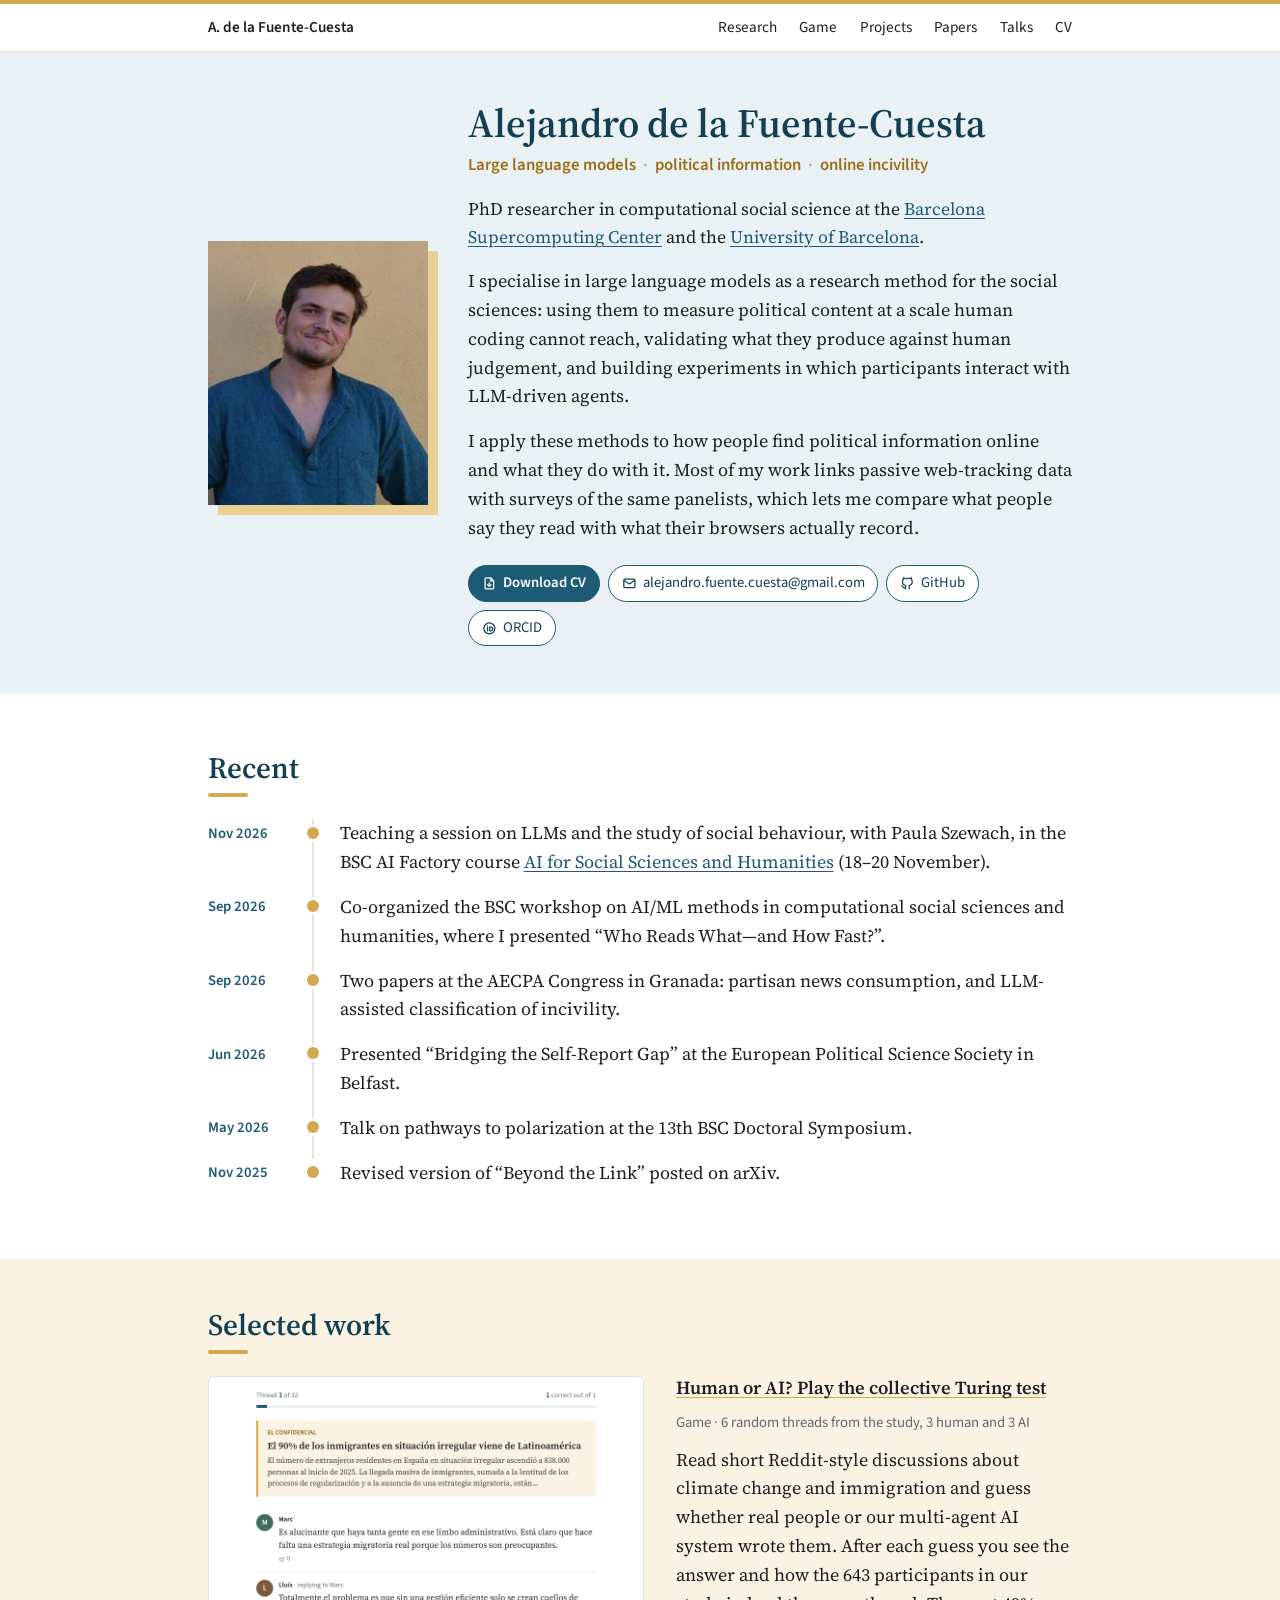
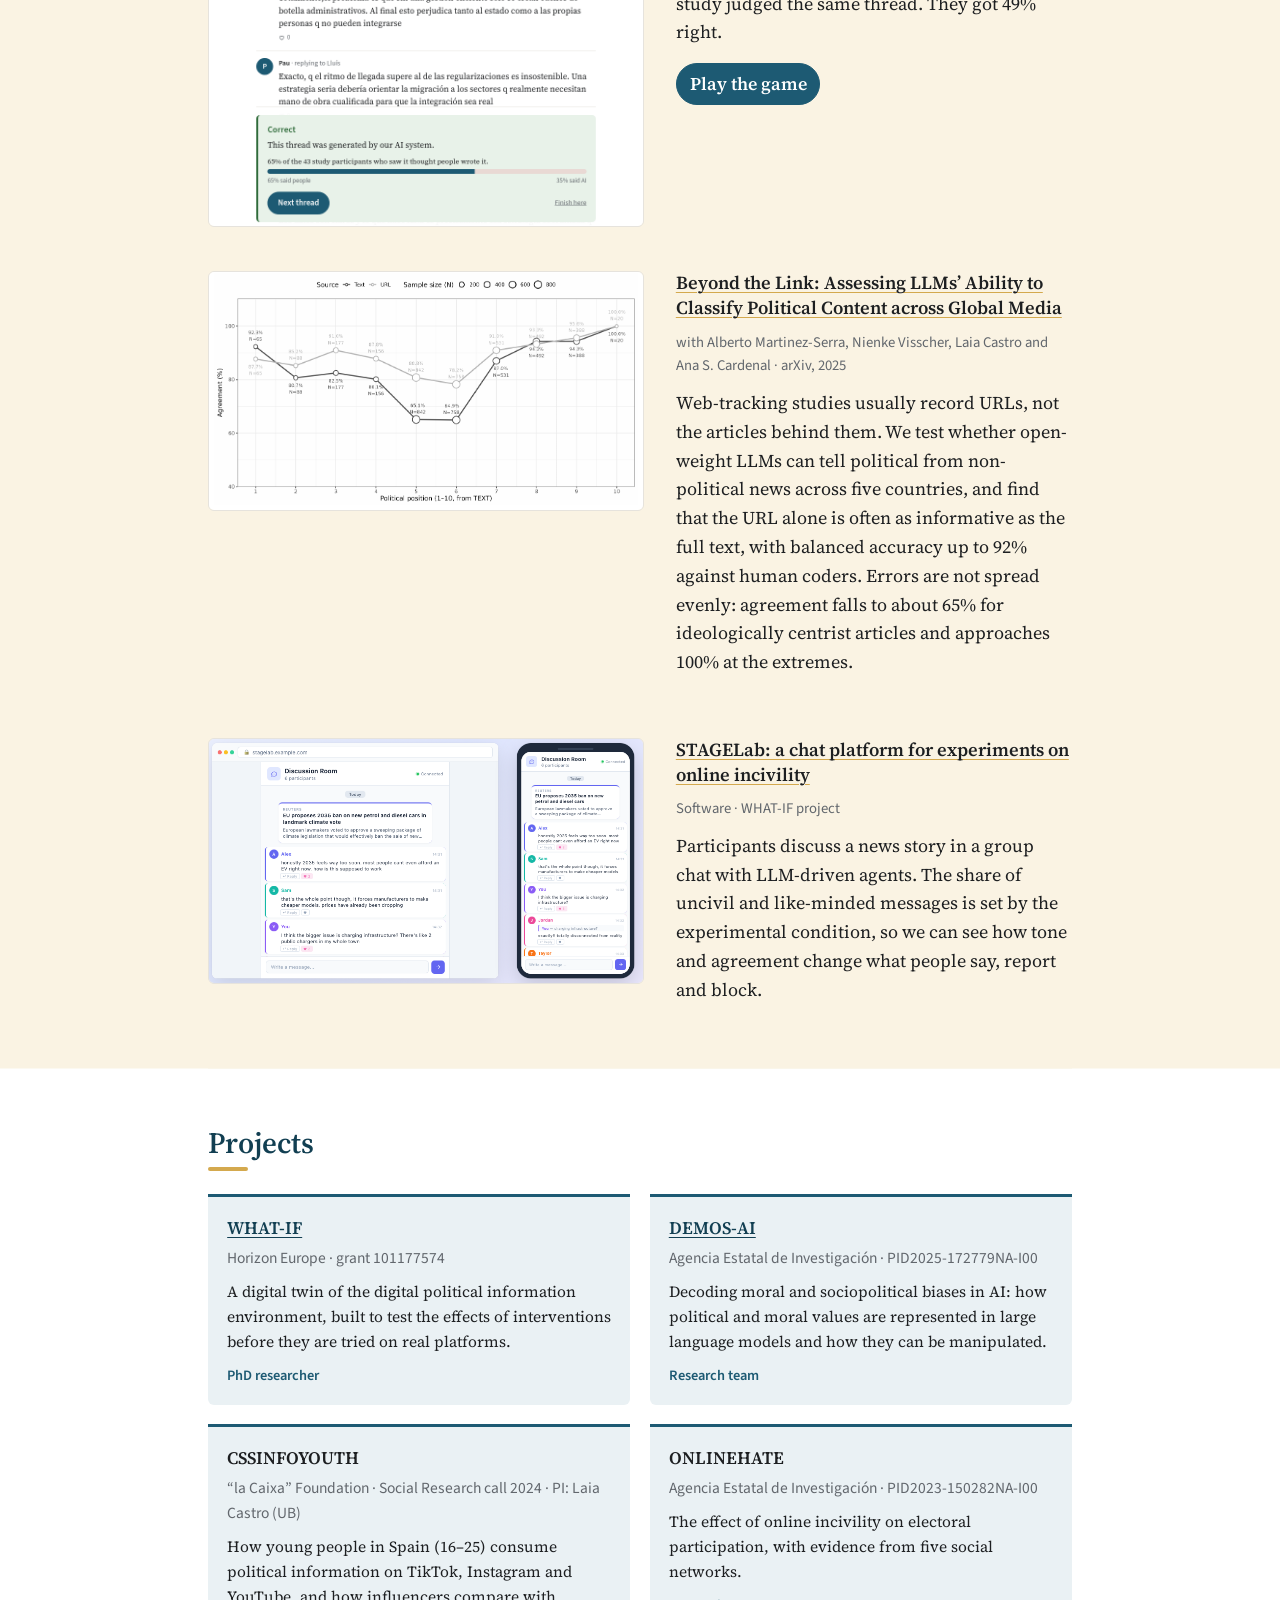
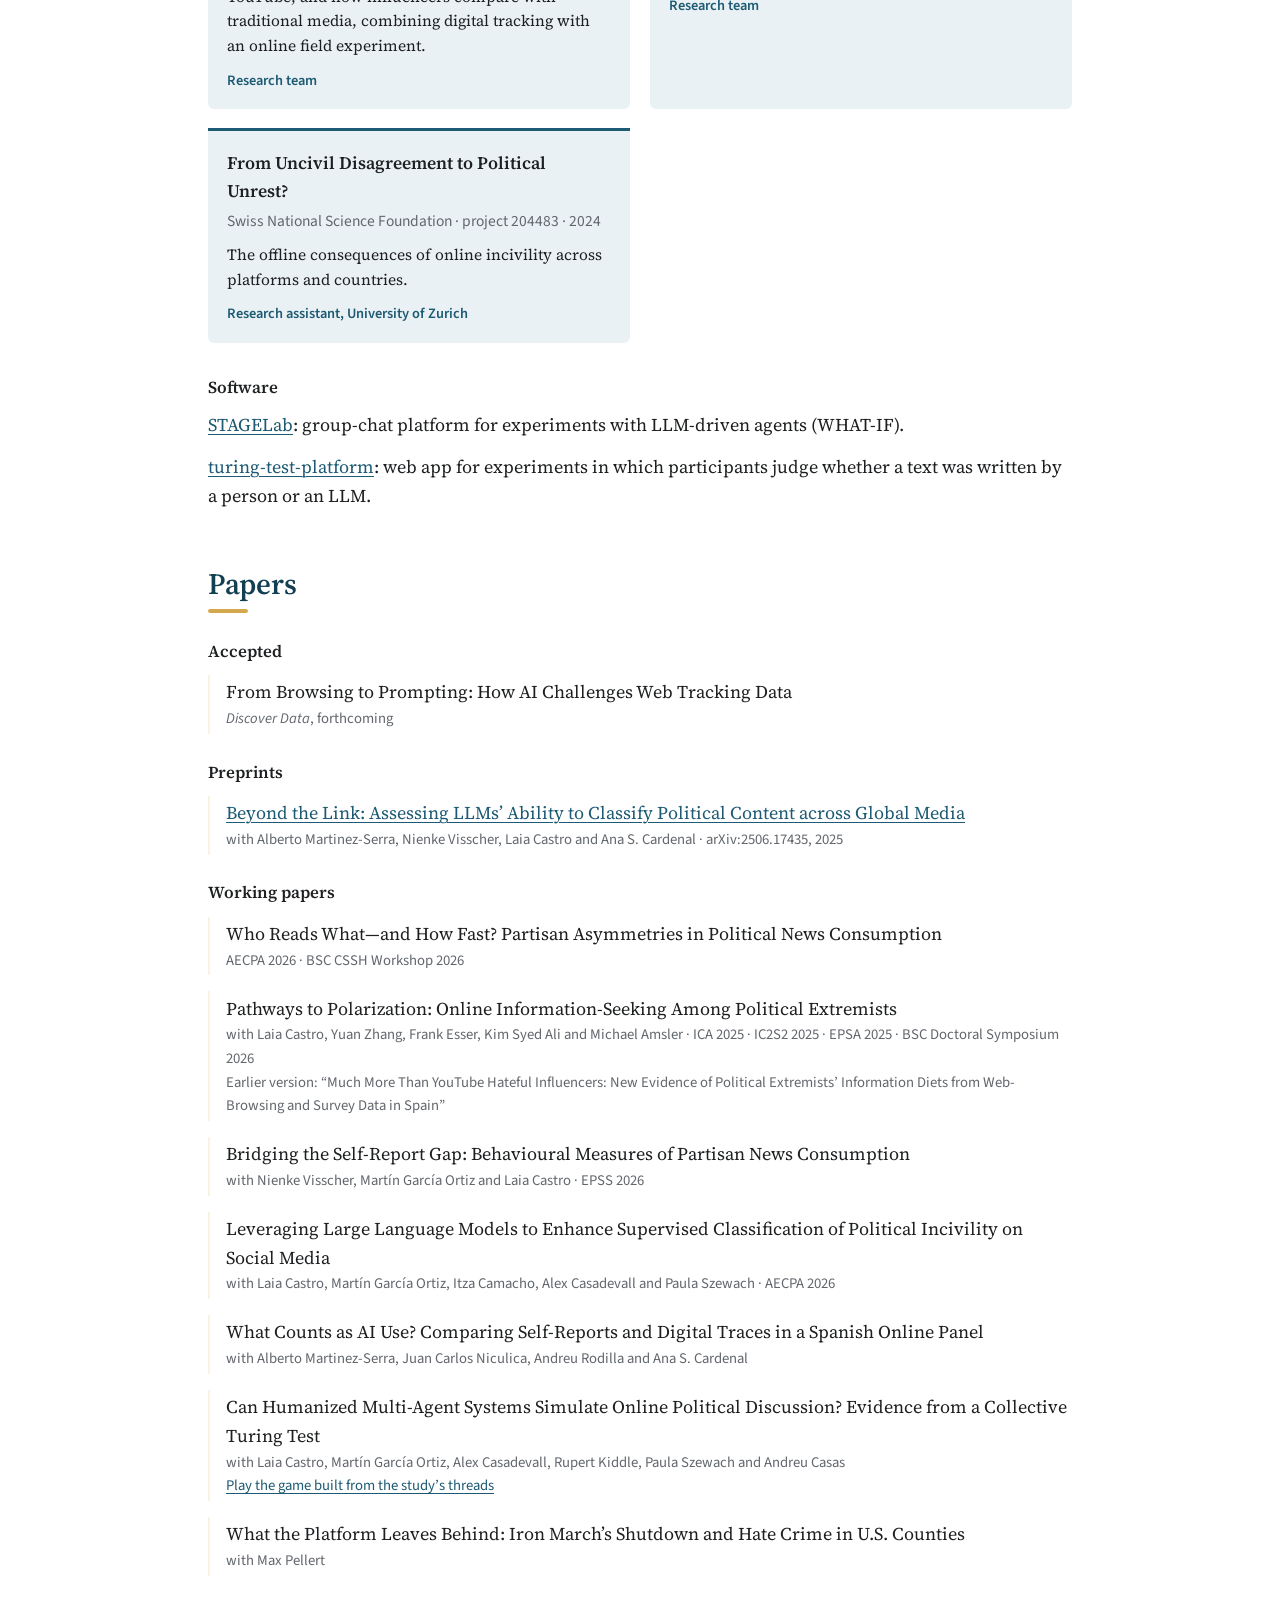
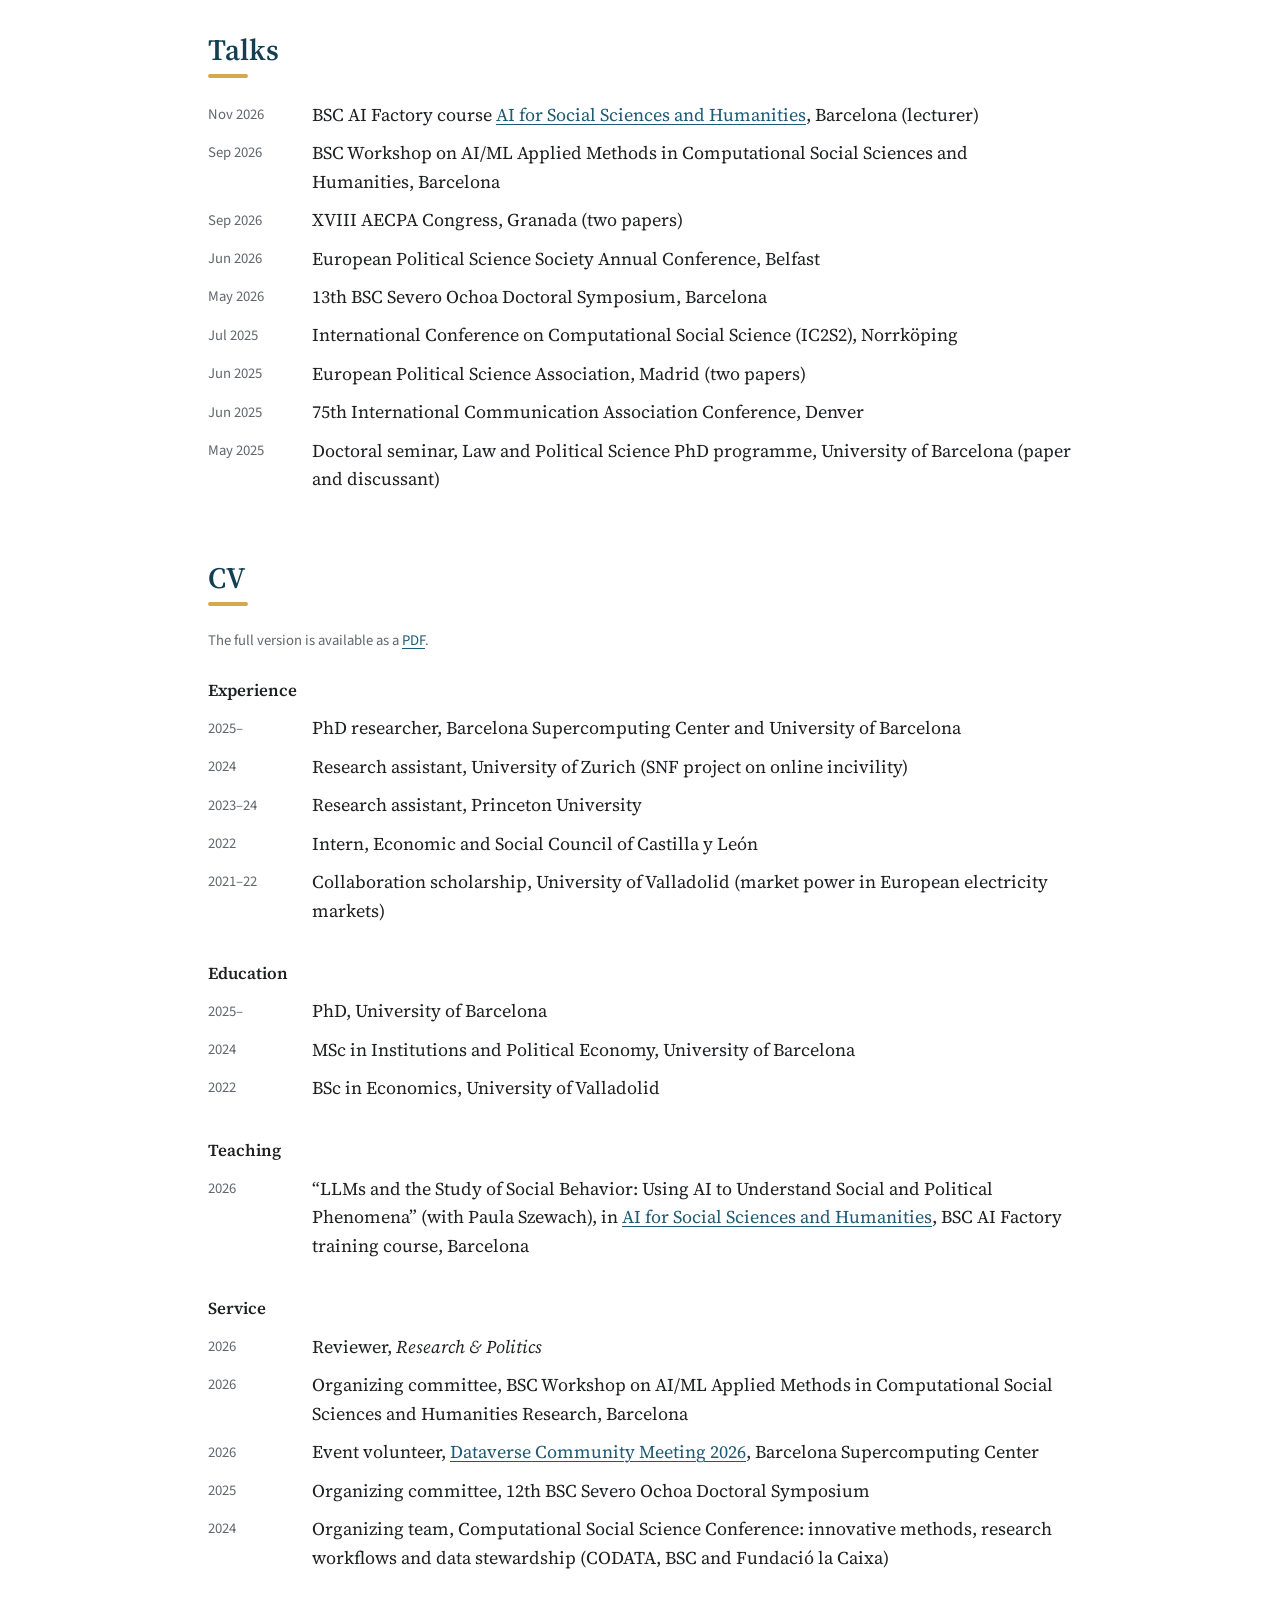
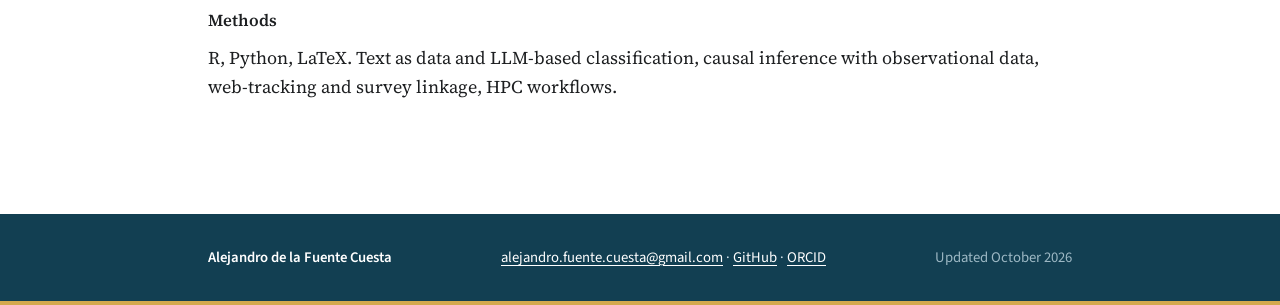
==== index.html @ dd6a7586 "Site: use personal email for contact Co-Authored-By: Claude Opus 5.5 <noreply@anthropic.com> Claude-" ====
<!doctype html>
<html lang="en">
<head>
<meta charset="utf-8">
<meta name="viewport" content="width=device-width, initial-scale=1">
<title>Alejandro de la Fuente Cuesta · PhD researcher, BSC &amp; University of Barcelona</title>
<meta name="description" content="Alejandro de la Fuente Cuesta (Alejandro de la Fuente-Cuesta), PhD researcher at the Barcelona Supercomputing Center and the University of Barcelona, specialising in large language models as a research method for the social sciences.">
<meta name="author" content="Alejandro de la Fuente Cuesta">
<meta name="google-site-verification" content="A7DSYJ0JhT891RV7trRxIm1_tT9O5_MNJvGLFNp3k6Q">
<link rel="canonical" href="https://alejandrofuentecuesta.github.io/">
<meta property="og:type" content="profile">
<meta property="og:title" content="Alejandro de la Fuente Cuesta">
<meta property="og:description" content="PhD researcher at the Barcelona Supercomputing Center and the University of Barcelona. Large language models as a research method; political information online; incivility.">
<meta property="og:url" content="https://alejandrofuentecuesta.github.io/">
<meta property="og:image" content="https://alejandrofuentecuesta.github.io/img/photo.jpg">
<meta property="profile:first_name" content="Alejandro">
<meta property="profile:last_name" content="de la Fuente Cuesta">
<meta name="twitter:card" content="summary">
<script type="application/ld+json">
{
  "@context": "https://schema.org",
  "@type": "Person",
  "name": "Alejandro de la Fuente Cuesta",
  "alternateName": ["Alejandro de la Fuente-Cuesta", "Alejandro De La Fuente-Cuesta", "Alejandro de la Fuente"],
  "givenName": "Alejandro",
  "familyName": "de la Fuente Cuesta",
  "url": "https://alejandrofuentecuesta.github.io/",
  "image": "https://alejandrofuentecuesta.github.io/img/photo.jpg",
  "jobTitle": "PhD researcher",
  "email": "mailto:alejandro.fuente.cuesta@gmail.com",
  "affiliation": [
    {"@type": "Organization", "name": "Barcelona Supercomputing Center", "url": "https://www.bsc.es/"},
    {"@type": "CollegeOrUniversity", "name": "University of Barcelona", "url": "https://www.ub.edu/"}
  ],
  "alumniOf": [
    {"@type": "CollegeOrUniversity", "name": "University of Barcelona"},
    {"@type": "CollegeOrUniversity", "name": "University of Valladolid"}
  ],
  "knowsAbout": ["Large language models", "Computational social science", "Political communication", "Web-tracking data", "Online incivility", "Political polarization"],
  "sameAs": [
    "https://orcid.org/0009-0006-2961-4059",
    "https://github.com/Alejandrofuentecuesta",
    "https://www.bsc.es/de-la-fuente-cuesta-alejandro"
  ]
}
</script>
<link rel="preconnect" href="https://fonts.googleapis.com">
<link rel="preconnect" href="https://fonts.gstatic.com" crossorigin>
<link href="https://fonts.googleapis.com/css2?family=Source+Sans+3:wght@400;600&family=Source+Serif+4:ital,opsz,wght@0,8..60,400;0,8..60,600;1,8..60,400&display=swap" rel="stylesheet">
<link rel="icon" href="favicon.svg" type="image/svg+xml">
<link rel="stylesheet" href="style.css">
</head>
<body>

<nav>
  <div class="nav-inner">
    <a class="home" href="#top">A. de la Fuente-Cuesta</a>
    <span class="nav-links">
      <a href="#research">Research</a>
      <a href="turing/">Game</a>
      <a href="#projects">Projects</a>
      <a href="#papers">Papers</a>
      <a href="#talks">Talks</a>
      <a href="#cv">CV</a>
    </span>
  </div>
</nav>

<main id="top">

<header class="band-teal">
  <img class="photo" src="img/photo.jpg" width="220" height="264" alt="Alejandro de la Fuente-Cuesta">
  <div class="intro">
    <h1>Alejandro de la Fuente-Cuesta</h1>
    <p class="kicker">Large language models <span>·</span> political information <span>·</span> online incivility</p>
    <p class="role">PhD researcher in computational social science at the <a href="https://www.bsc.es/">Barcelona Supercomputing Center</a> and the <a href="https://www.ub.edu/">University of Barcelona</a>.</p>
    <p>I specialise in large language models as a research method for the social sciences: using them to measure political content at a scale human coding cannot reach, validating what they produce against human judgement, and building experiments in which participants interact with LLM-driven agents.</p>
    <p>I apply these methods to how people find political information online and what they do with it. Most of my work links passive web-tracking data with surveys of the same panelists, which lets me compare what people say they read with what their browsers actually record.</p>
    <p class="contact">
      <a class="btn btn-solid" href="cv/de_la_Fuente-Cuesta_CV.pdf"><svg viewBox="0 0 24 24" aria-hidden="true"><path d="M14 3H7a2 2 0 0 0-2 2v14a2 2 0 0 0 2 2h10a2 2 0 0 0 2-2V8z"/><path d="M14 3v5h5M12 11v6m-3-3 3 3 3-3"/></svg>Download CV</a>
      <a class="btn" href="mailto:alejandro.fuente.cuesta@gmail.com"><svg viewBox="0 0 24 24" aria-hidden="true"><rect x="3" y="5" width="18" height="14" rx="2"/><path d="m3 7 9 6 9-6"/></svg>alejandro.fuente.cuesta@gmail.com</a>
      <a class="btn" href="https://github.com/Alejandrofuentecuesta"><svg viewBox="0 0 24 24" aria-hidden="true"><path d="M9 19c-4.3 1.4-4.3-2.5-6-3m12 5v-3.5c0-1 .1-1.4-.5-2 2.8-.3 5.5-1.4 5.5-6a4.6 4.6 0 0 0-1.3-3.2 4.2 4.2 0 0 0-.1-3.2s-1.1-.3-3.5 1.3a12.3 12.3 0 0 0-6.2 0C6.5 2.8 5.4 3.1 5.4 3.1a4.2 4.2 0 0 0-.1 3.2A4.6 4.6 0 0 0 4 9.5c0 4.6 2.7 5.7 5.5 6-.6.6-.6 1.2-.5 2V21"/></svg>GitHub</a>
      <a class="btn" href="https://orcid.org/0009-0006-2961-4059"><svg viewBox="0 0 24 24" aria-hidden="true"><circle cx="12" cy="12" r="9"/><path d="M9 10v6M9 7.5v.01M12.5 16v-6h2a3 3 0 0 1 0 6z"/></svg>ORCID</a>
    </p>
  </div>
</header>

<section class="news">
  <h2>Recent</h2>
  <dl>
    <dt>Nov 2026</dt><dd>Teaching a session on LLMs and the study of social behaviour, with Paula Szewach, in the BSC AI Factory course <a href="https://bsc-aifactory.eu/training/ai-for-social-sciences-and-humanities/">AI for Social Sciences and Humanities</a> (18–20 November).</dd>
    <dt>Sep 2026</dt><dd>Co-organized the BSC workshop on AI/ML methods in computational social sciences and humanities, where I presented “Who Reads What—and How Fast?”.</dd>
    <dt>Sep 2026</dt><dd>Two papers at the AECPA Congress in Granada: partisan news consumption, and LLM-assisted classification of incivility.</dd>
    <dt>Jun 2026</dt><dd>Presented “Bridging the Self-Report Gap” at the European Political Science Society in Belfast.</dd>
    <dt>May 2026</dt><dd>Talk on pathways to polarization at the 13th BSC Doctoral Symposium.</dd>
    <dt>Nov 2025</dt><dd>Revised version of “Beyond the Link” posted on arXiv.</dd>
  </dl>
</section>

<section id="research" class="band-ochre">
  <h2>Selected work</h2>

  <article class="feature">
    <figure>
      <a href="turing/"><img src="img/turing-game.png" width="900" height="930" loading="lazy" alt="Screenshot of the game: a news headline, a Reddit-style thread and feedback saying whether the guess was right, with the share of study participants who judged the thread human."></a>
    </figure>
    <div>
      <h3><a href="turing/">Human or AI? Play the collective Turing test</a></h3>
      <p class="meta">Game · 6 random threads from the study, 3 human and 3 AI</p>
      <p>Read short Reddit-style discussions about climate change and immigration and guess whether real people or our multi-agent AI system wrote them. After each guess you see the answer and how the 643 participants in our study judged the same thread. They got 49% right.</p>
      <p><a class="btn btn-solid" href="turing/">Play the game</a></p>
    </div>
  </article>

  <article class="feature">
    <figure>
      <img src="img/beyond-the-link-fig6.png" width="1187" height="650" loading="lazy" alt="Line chart of agreement between LLM and human coders by political position of the text, from 1 to 10, for text-based and URL-based classification. Agreement dips to about 65 percent for centrist texts with full text and stays near 80 percent with URLs.">
    </figure>
    <div>
      <h3><a href="https://arxiv.org/abs/2506.17435">Beyond the Link: Assessing LLMs’ Ability to Classify Political Content across Global Media</a></h3>
      <p class="meta">with Alberto Martinez-Serra, Nienke Visscher, Laia Castro and Ana S. Cardenal · arXiv, 2025</p>
      <p>Web-tracking studies usually record URLs, not the articles behind them. We test whether open-weight LLMs can tell political from non-political news across five countries, and find that the URL alone is often as informative as the full text, with balanced accuracy up to 92% against human coders. Errors are not spread evenly: agreement falls to about 65% for ideologically centrist articles and approaches 100% at the extremes.</p>
    </div>
  </article>

  <article class="feature">
    <figure>
      <img src="img/chat-platform.png" width="849" height="477" loading="lazy" alt="Screenshot of the discussion room on desktop and mobile, with a news headline followed by messages from several participants.">
    </figure>
    <div>
      <h3><a href="https://github.com/Alejandrofuentecuesta/wp5_pilot_platform">STAGELab: a chat platform for experiments on online incivility</a></h3>
      <p class="meta">Software · WHAT-IF project</p>
      <p>Participants discuss a news story in a group chat with LLM-driven agents. The share of uncivil and like-minded messages is set by the experimental condition, so we can see how tone and agreement change what people say, report and block.</p>
    </div>
  </article>
</section>

<section id="projects">
  <h2>Projects</h2>
  <div class="projects">
    <article class="project">
      <h3><a href="https://what-if-horizon.eu/">WHAT-IF</a></h3>
      <p class="meta">Horizon Europe · grant 101177574</p>
      <p>A digital twin of the digital political information environment, built to test the effects of interventions before they are tried on real platforms.</p>
      <p class="role-line">PhD researcher</p>
    </article>
    <article class="project">
      <h3><a href="https://demos-ai.duckdns.org/">DEMOS-AI</a></h3>
      <p class="meta">Agencia Estatal de Investigación · PID2025-172779NA-I00</p>
      <p>Decoding moral and sociopolitical biases in AI: how political and moral values are represented in large language models and how they can be manipulated.</p>
      <p class="role-line">Research team</p>
    </article>
    <article class="project">
      <h3>CSSINFOYOUTH</h3>
      <p class="meta">“la Caixa” Foundation · Social Research call 2024 · PI: Laia Castro (UB)</p>
      <p>How young people in Spain (16–25) consume political information on TikTok, Instagram and YouTube, and how influencers compare with traditional media, combining digital tracking with an online field experiment.</p>
      <p class="role-line">Research team</p>
    </article>
    <article class="project">
      <h3>ONLINEHATE</h3>
      <p class="meta">Agencia Estatal de Investigación · PID2023-150282NA-I00</p>
      <p>The effect of online incivility on electoral participation, with evidence from five social networks.</p>
      <p class="role-line">Research team</p>
    </article>
    <article class="project">
      <h3>From Uncivil Disagreement to Political Unrest?</h3>
      <p class="meta">Swiss National Science Foundation · project 204483 · 2024</p>
      <p>The offline consequences of online incivility across platforms and countries.</p>
      <p class="role-line">Research assistant, University of Zurich</p>
    </article>
  </div>

  <h3 class="sub-h">Software</h3>
  <ul class="plain">
    <li><a href="https://github.com/Alejandrofuentecuesta/wp5_pilot_platform">STAGELab</a>: group-chat platform for experiments with LLM-driven agents (WHAT-IF).</li>
    <li><a href="https://github.com/Alejandrofuentecuesta/turing-test-platform">turing-test-platform</a>: web app for experiments in which participants judge whether a text was written by a person or an LLM.</li>
  </ul>
</section>

<section id="papers">
  <h2>Papers</h2>
  <h3>Accepted</h3>
  <ul class="pubs">
    <li>
      <span class="title">From Browsing to Prompting: How AI Challenges Web Tracking Data</span>
      <span class="meta"><em>Discover Data</em>, forthcoming</span>
    </li>
  </ul>
  <h3>Preprints</h3>
  <ul class="pubs">
    <li>
      <span class="title"><a href="https://arxiv.org/abs/2506.17435">Beyond the Link: Assessing LLMs’ Ability to Classify Political Content across Global Media</a></span>
      <span class="meta">with Alberto Martinez-Serra, Nienke Visscher, Laia Castro and Ana S. Cardenal · arXiv:2506.17435, 2025</span>
    </li>
  </ul>
  <h3>Working papers</h3>
  <ul class="pubs">
    <li>
      <span class="title">Who Reads What—and How Fast? Partisan Asymmetries in Political News Consumption</span>
      <span class="meta">AECPA 2026 · BSC CSSH Workshop 2026</span>
    </li>
    <li>
      <span class="title">Pathways to Polarization: Online Information-Seeking Among Political Extremists</span>
      <span class="meta">with Laia Castro, Yuan Zhang, Frank Esser, Kim Syed Ali and Michael Amsler · ICA 2025 · IC2S2 2025 · EPSA 2025 · BSC Doctoral Symposium 2026</span>
      <span class="meta">Earlier version: “Much More Than YouTube Hateful Influencers: New Evidence of Political Extremists’ Information Diets from Web-Browsing and Survey Data in Spain”</span>
    </li>
    <li>
      <span class="title">Bridging the Self-Report Gap: Behavioural Measures of Partisan News Consumption</span>
      <span class="meta">with Nienke Visscher, Martín García Ortiz and Laia Castro · EPSS 2026</span>
    </li>
    <li>
      <span class="title">Leveraging Large Language Models to Enhance Supervised Classification of Political Incivility on Social Media</span>
      <span class="meta">with Laia Castro, Martín García Ortiz, Itza Camacho, Alex Casadevall and Paula Szewach · AECPA 2026</span>
    </li>
    <li>
      <span class="title">What Counts as AI Use? Comparing Self-Reports and Digital Traces in a Spanish Online Panel</span>
      <span class="meta">with Alberto Martinez-Serra, Juan Carlos Niculica, Andreu Rodilla and Ana S. Cardenal</span>
    </li>
    <li>
      <span class="title">Can Humanized Multi-Agent Systems Simulate Online Political Discussion? Evidence from a Collective Turing Test</span>
      <span class="meta">with Laia Castro, Martín García Ortiz, Alex Casadevall, Rupert Kiddle, Paula Szewach and Andreu Casas</span>
      <span class="meta"><a href="turing/">Play the game built from the study’s threads</a></span>
    </li>
    <li>
      <span class="title">What the Platform Leaves Behind: Iron March’s Shutdown and Hate Crime in U.S. Counties</span>
      <span class="meta">with Max Pellert</span>
    </li>
  </ul>
</section>

<section id="talks">
  <h2>Talks</h2>
  <table class="rows">
    <tr><td>Nov 2026</td><td>BSC AI Factory course <a href="https://bsc-aifactory.eu/training/ai-for-social-sciences-and-humanities/">AI for Social Sciences and Humanities</a>, Barcelona (lecturer)</td></tr>
    <tr><td>Sep 2026</td><td>BSC Workshop on AI/ML Applied Methods in Computational Social Sciences and Humanities, Barcelona</td></tr>
    <tr><td>Sep 2026</td><td>XVIII AECPA Congress, Granada (two papers)</td></tr>
    <tr><td>Jun 2026</td><td>European Political Science Society Annual Conference, Belfast</td></tr>
    <tr><td>May 2026</td><td>13th BSC Severo Ochoa Doctoral Symposium, Barcelona</td></tr>
    <tr><td>Jul 2025</td><td>International Conference on Computational Social Science (IC2S2), Norrköping</td></tr>
    <tr><td>Jun 2025</td><td>European Political Science Association, Madrid (two papers)</td></tr>
    <tr><td>Jun 2025</td><td>75th International Communication Association Conference, Denver</td></tr>
    <tr><td>May 2025</td><td>Doctoral seminar, Law and Political Science PhD programme, University of Barcelona (paper and discussant)</td></tr>
  </table>
</section>

<section id="cv">
  <h2>CV</h2>
  <p class="meta">The full version is available as a <a href="cv/de_la_Fuente-Cuesta_CV.pdf">PDF</a>.</p>
  <h3>Experience</h3>
  <table class="rows">
    <tr><td>2025–</td><td>PhD researcher, Barcelona Supercomputing Center and University of Barcelona</td></tr>
    <tr><td>2024</td><td>Research assistant, University of Zurich (SNF project on online incivility)</td></tr>
    <tr><td>2023–24</td><td>Research assistant, Princeton University</td></tr>
    <tr><td>2022</td><td>Intern, Economic and Social Council of Castilla y León</td></tr>
    <tr><td>2021–22</td><td>Collaboration scholarship, University of Valladolid (market power in European electricity markets)</td></tr>
  </table>

  <h3>Education</h3>
  <table class="rows">
    <tr><td>2025–</td><td>PhD, University of Barcelona</td></tr>
    <tr><td>2024</td><td>MSc in Institutions and Political Economy, University of Barcelona</td></tr>
    <tr><td>2022</td><td>BSc in Economics, University of Valladolid</td></tr>
  </table>

  <h3>Teaching</h3>
  <table class="rows">
    <tr><td>2026</td><td>“LLMs and the Study of Social Behavior: Using AI to Understand Social and Political Phenomena” (with Paula Szewach), in <a href="https://bsc-aifactory.eu/training/ai-for-social-sciences-and-humanities/">AI for Social Sciences and Humanities</a>, BSC AI Factory training course, Barcelona</td></tr>
  </table>

  <h3>Service</h3>
  <table class="rows">
    <tr><td>2026</td><td>Reviewer, <i>Research &amp; Politics</i></td></tr>
    <tr><td>2026</td><td>Organizing committee, BSC Workshop on AI/ML Applied Methods in Computational Social Sciences and Humanities Research, Barcelona</td></tr>
    <tr><td>2026</td><td>Event volunteer, <a href="https://www.bsc.es/news/events/dataverse-community-meeting-2026">Dataverse Community Meeting 2026</a>, Barcelona Supercomputing Center</td></tr>
    <tr><td>2025</td><td>Organizing committee, 12th BSC Severo Ochoa Doctoral Symposium</td></tr>
    <tr><td>2024</td><td>Organizing team, Computational Social Science Conference: innovative methods, research workflows and data stewardship (CODATA, BSC and Fundació la Caixa)</td></tr>
  </table>

  <h3>Methods</h3>
  <p>R, Python, LaTeX. Text as data and LLM-based classification, causal inference with observational data, web-tracking and survey linkage, HPC workflows.</p>
</section>

</main>
<footer>
  <div class="foot-inner">
    <span class="foot-name">Alejandro de la Fuente Cuesta</span>
    <span><a href="mailto:alejandro.fuente.cuesta@gmail.com">alejandro.fuente.cuesta@gmail.com</a> · <a href="https://github.com/Alejandrofuentecuesta">GitHub</a> · <a href="https://orcid.org/0009-0006-2961-4059">ORCID</a></span>
    <span class="foot-upd">Updated October 2026</span>
  </div>
</footer>
</body>
</html>
---- style.css ----
/* Palette taken from the portrait: shirt teal for links and headings,
   wall ochre as a sparing highlight. */
:root {
  --bg: #ffffff;
  --text: #1d1f21;
  --muted: #62676d;
  --rule: #e6e3dd;
  --teal: #1d5a73;
  --teal-dark: #123f52;
  --ochre: #d4a94e;
  --ochre-soft: #faf3e3;
  --ochre-mid: #e9cf92;
  --teal-soft: #eaf1f4;
  --serif: "Source Serif 4", Georgia, serif;
  --sans: "Source Sans 3", "Helvetica Neue", Arial, sans-serif;
  color-scheme: light;
}

* { box-sizing: border-box; }

html { -webkit-text-size-adjust: 100%; scroll-behavior: smooth; scroll-padding-top: 4rem; }

body {
  margin: 0;
  background: var(--bg);
  color: var(--text);
  font-family: var(--serif);
  font-size: 18px;
  line-height: 1.6;
  border-top: 4px solid var(--ochre);
}

a { color: var(--teal); text-decoration-thickness: 1px; text-underline-offset: 3px; }
a:hover { color: var(--teal-dark); text-decoration-color: var(--ochre); text-decoration-thickness: 2px; }

/* Navigation */
nav {
  position: sticky;
  top: 0;
  z-index: 5;
  background: rgba(255, 255, 255, 0.96);
  border-bottom: 1px solid var(--rule);
  font-family: var(--sans);
  font-size: 0.95rem;
}
.nav-inner {
  max-width: 56rem;
  margin: 0 auto;
  padding: 0.7rem 1rem;
  display: flex;
  justify-content: space-between;
  align-items: baseline;
  gap: 1rem;
}
nav a { color: var(--text); text-decoration: none; }
nav a:hover { color: var(--teal); }
nav .home { font-weight: 600; }
.nav-links { display: flex; gap: 1.4rem; }

main {
  max-width: 56rem;
  margin: 0 auto;
  padding: 0 1rem 3rem;
}

/* Full-width tinted bands behind the header and the selected work,
   while their content stays in the main column. */
.band-teal, .band-ochre {
  padding-top: 3rem;
  padding-bottom: 3rem;
  clip-path: inset(0 -100vmax);
}
.band-teal { background: var(--teal-soft); box-shadow: 0 0 0 100vmax var(--teal-soft); }
.band-ochre { background: var(--ochre-soft); box-shadow: 0 0 0 100vmax var(--ochre-soft); }

/* Header */
header {
  display: grid;
  grid-template-columns: 220px 1fr;
  gap: 2.5rem;
  align-items: center;
}
.photo {
  width: 220px;
  height: auto;
  display: block;
  box-shadow: 10px 10px 0 var(--ochre-mid);
}
h1 {
  font-size: 2.5rem;
  font-weight: 600;
  line-height: 1.15;
  margin: 0 0 0.6rem;
  color: var(--teal-dark);
}
.role { font-size: 1.1rem; margin: 0 0 1rem; }
.kicker {
  font-family: var(--sans);
  font-size: 1.05rem;
  font-weight: 600;
  color: #9a6d16;
  margin: -0.2rem 0 1rem;
}
.kicker span { color: var(--ochre); margin: 0 0.25rem; }

.contact {
  font-family: var(--sans);
  font-size: 0.92rem;
  display: flex;
  flex-wrap: wrap;
  gap: 0.5rem;
  margin: 1.4rem 0 0;
}
.btn {
  display: inline-flex;
  align-items: center;
  gap: 0.4rem;
  padding: 0.35rem 0.8rem;
  border: 1px solid var(--teal);
  border-radius: 999px;
  background: #fff;
  color: var(--teal-dark);
  text-decoration: none;
  transition: background 0.15s, color 0.15s;
}
.btn svg { width: 1em; height: 1em; fill: none; stroke: currentColor; stroke-width: 2; stroke-linecap: round; stroke-linejoin: round; }
.btn:hover { background: var(--teal); color: #fff; text-decoration: none; }
.btn-solid { background: var(--teal); color: #fff; font-weight: 600; }
.btn-solid:hover { background: var(--teal-dark); }

p { margin: 0 0 1rem; }

/* Sections */
section { margin-top: 3.5rem; }

h2 {
  font-family: var(--serif);
  font-size: 1.85rem;
  font-weight: 600;
  line-height: 1.2;
  color: var(--teal-dark);
  margin: 0 0 1.4rem;
}
h2::after {
  content: "";
  display: block;
  width: 2.5rem;
  height: 4px;
  margin-top: 0.45rem;
  background: var(--ochre);
  border-radius: 2px;
}

h3 {
  font-size: 1.05rem;
  font-weight: 600;
  margin: 1.6rem 0 0.6rem;
}

.meta {
  font-family: var(--sans);
  color: var(--muted);
  font-size: 0.92rem;
}

/* Recent */
.news dl {
  display: grid;
  grid-template-columns: 6.5rem 1fr;
  gap: 0;
  margin: 0;
}
.news dt {
  font-family: var(--sans);
  font-size: 0.92rem;
  font-weight: 600;
  color: var(--teal);
  font-variant-numeric: tabular-nums;
  padding: 0.15rem 0 1rem;
}
.news dd {
  margin: 0;
  padding: 0 0 1rem 1.6rem;
  border-left: 2px solid var(--rule);
  position: relative;
}
.news dd::before {
  content: "";
  position: absolute;
  left: -7px;
  top: 0.45rem;
  width: 12px;
  height: 12px;
  border-radius: 50%;
  background: var(--ochre);
  box-shadow: 0 0 0 3px #fff;
}
.news dd:last-of-type { border-left-color: transparent; }

/* Selected work */
.feature {
  display: grid;
  grid-template-columns: 1.1fr 1fr;
  gap: 2rem;
  align-items: start;
  margin-bottom: 2.8rem;
}
.feature figure { margin: 0; }
.feature img {
  width: 100%;
  height: auto;
  display: block;
  border: 1px solid var(--rule);
}
.feature h3 { margin-top: 0; font-size: 1.15rem; line-height: 1.35; }
.feature h3 a { color: var(--text); text-decoration-color: var(--ochre); }
.feature h3 a:hover { color: var(--teal); }
.feature .meta { margin-bottom: 0.7rem; }

/* Lists */
ul.pubs, ul.plain { list-style: none; padding: 0; margin: 0; }
ul.pubs li {
  padding: 0.2rem 0 0.2rem 1rem;
  margin-bottom: 1rem;
  border-left: 2px solid var(--ochre-soft);
}
ul.pubs li:hover { border-left-color: var(--ochre); }
ul.plain li { margin-bottom: 0.8rem; }
.pubs .title, .pubs .meta { display: block; }

table.rows { border-collapse: collapse; width: 100%; }
table.rows td { vertical-align: top; padding: 0 0 0.6rem; }
table.rows td:first-child {
  width: 6.5rem;
  padding-right: 1rem;
  font-family: var(--sans);
  font-size: 0.92rem;
  color: var(--muted);
  font-variant-numeric: tabular-nums;
  white-space: nowrap;
  padding-top: 0.15rem;
}

footer {
  margin-top: 1rem;
  background: var(--teal-dark);
  color: #d6e4ea;
  font-family: var(--sans);
  font-size: 0.92rem;
  border-bottom: 4px solid var(--ochre);
}
.foot-inner {
  max-width: 56rem;
  margin: 0 auto;
  padding: 2rem 1rem;
  display: flex;
  flex-wrap: wrap;
  justify-content: space-between;
  gap: 0.6rem 2rem;
}
footer a { color: #fff; }
footer a:hover { color: var(--ochre); }
.foot-name { font-weight: 600; color: #fff; }
.foot-upd { color: #9db8c4; }

@media (max-width: 760px) {
  header { grid-template-columns: 1fr; gap: 1.5rem; }
  .photo { width: 170px; }
  h1 { font-size: 2rem; }
  .feature { grid-template-columns: 1fr; gap: 1rem; }
}

@media (max-width: 560px) {
  body { font-size: 17px; }
  .band-teal, .band-ochre { padding-top: 2rem; padding-bottom: 2rem; }
  nav .home { display: none; }
  .nav-inner { justify-content: center; }
  .news dl { grid-template-columns: 1fr; }
  .news dt { padding: 0 0 0.2rem 1.6rem; border-left: 2px solid var(--rule); }
  table.rows td:first-child { width: 4.5rem; }
}

.feature:last-child { margin-bottom: 0; }
.feature img { background: #fff; }

/* Projects */
.projects {
  display: grid;
  grid-template-columns: 1fr 1fr;
  gap: 1.2rem;
}
.project {
  padding: 1.1rem 1.2rem;
  border-top: 3px solid var(--teal);
  background: var(--teal-soft);
}
.project h3 { margin: 0 0 0.2rem; font-size: 1.1rem; }
.project h3 a { color: var(--teal-dark); }
.project .meta { margin-bottom: 0.6rem; }
.project p { font-size: 0.97rem; margin-bottom: 0.6rem; }
.project .role-line {
  font-family: var(--sans);
  font-size: 0.9rem;
  font-weight: 600;
  color: var(--teal);
  margin: 0;
}
.sub-h { margin-top: 2rem; }
@media (max-width: 760px) { .projects { grid-template-columns: 1fr; } }

/* Small lifts */
.project { border-radius: 0 0 6px 6px; transition: transform 0.15s, box-shadow 0.15s; }
.project:hover { transform: translateY(-2px); box-shadow: 0 6px 18px rgba(18, 63, 82, 0.12); }
.feature img { border-radius: 6px; }
main section:last-of-type { margin-bottom: 3rem; }
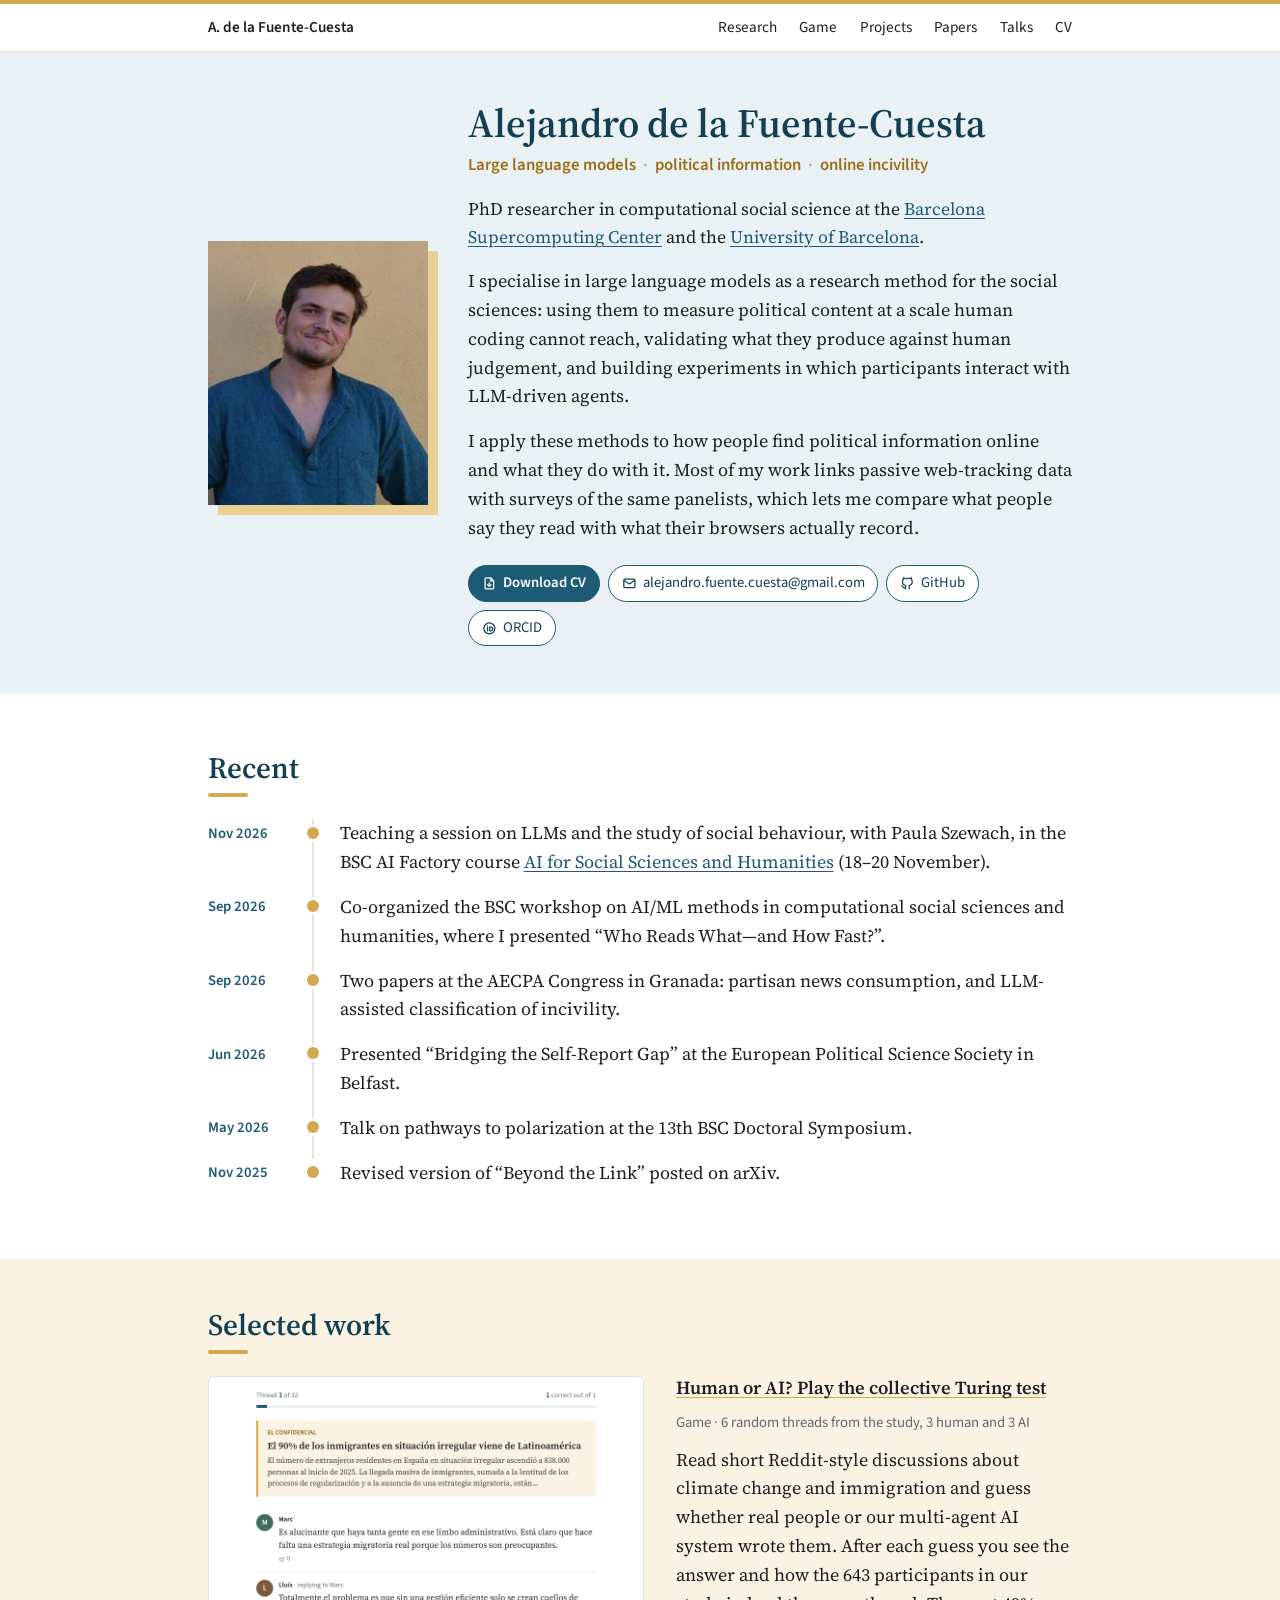
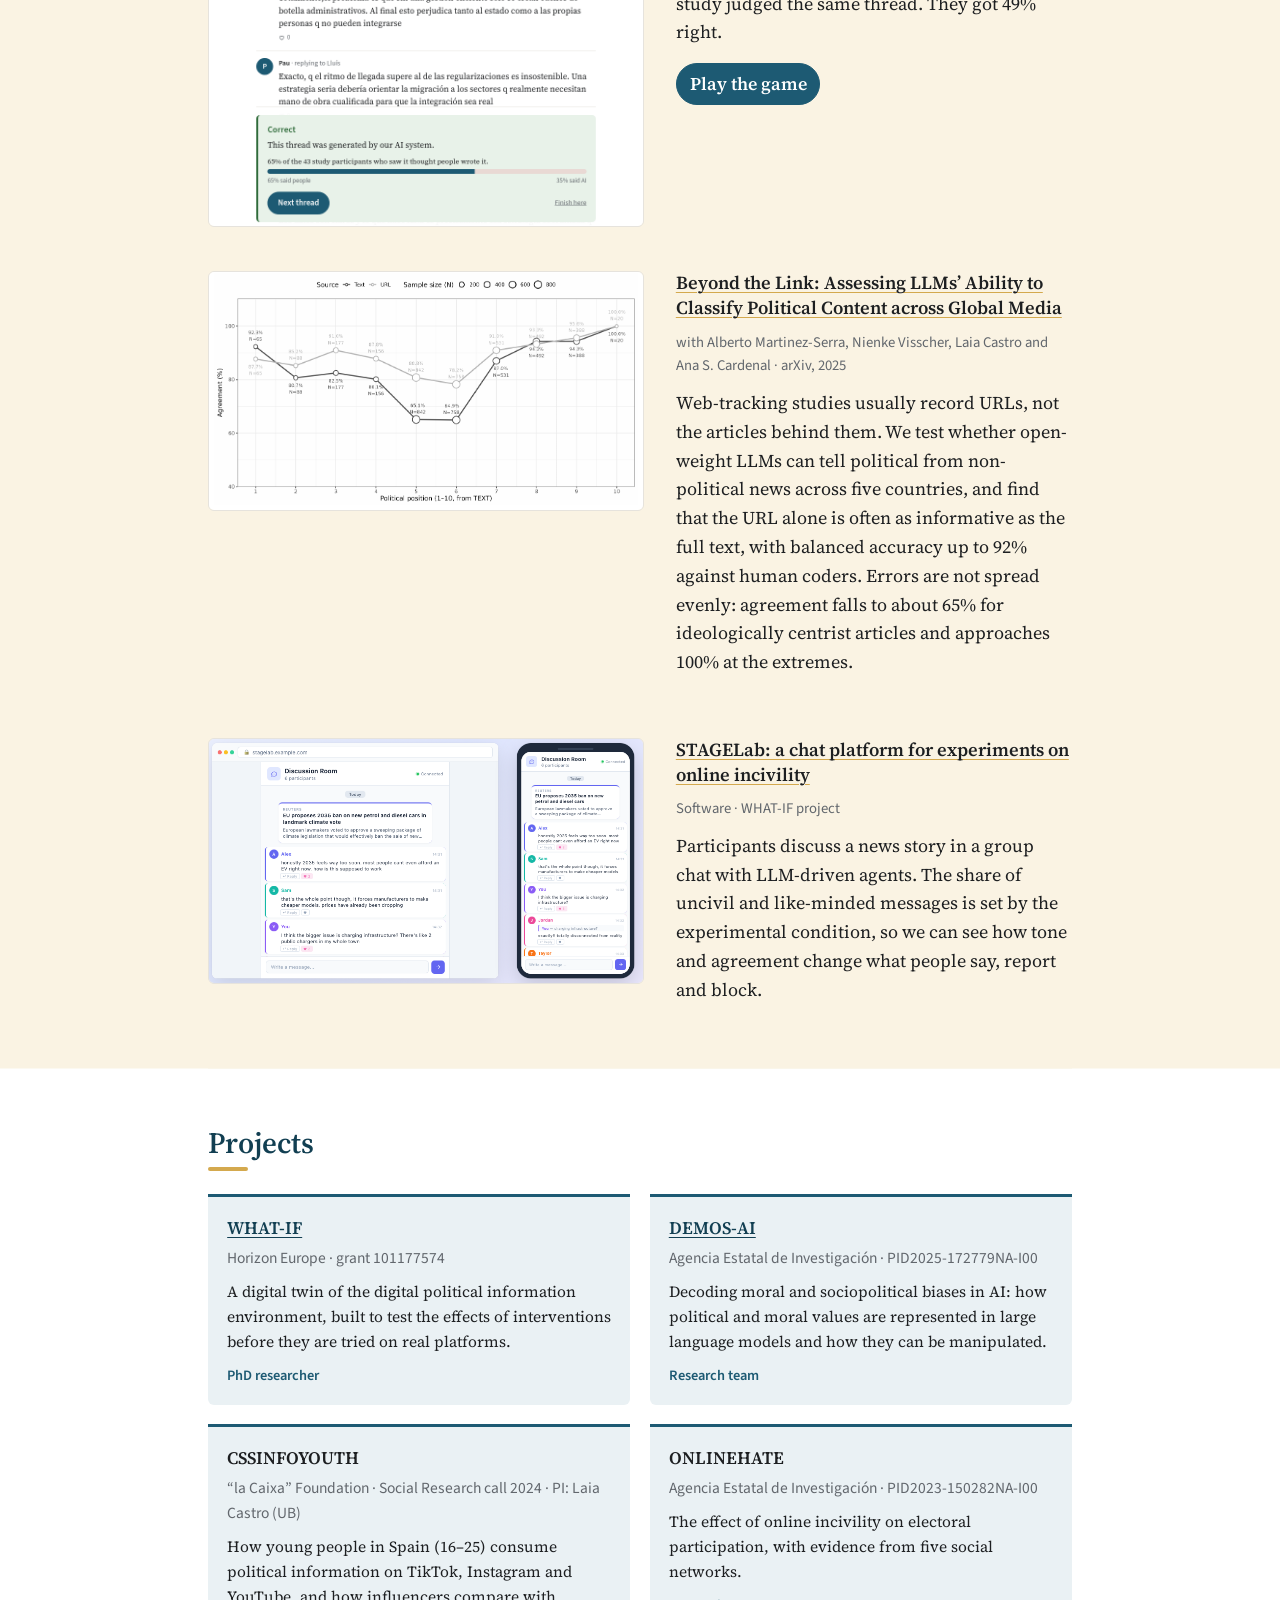
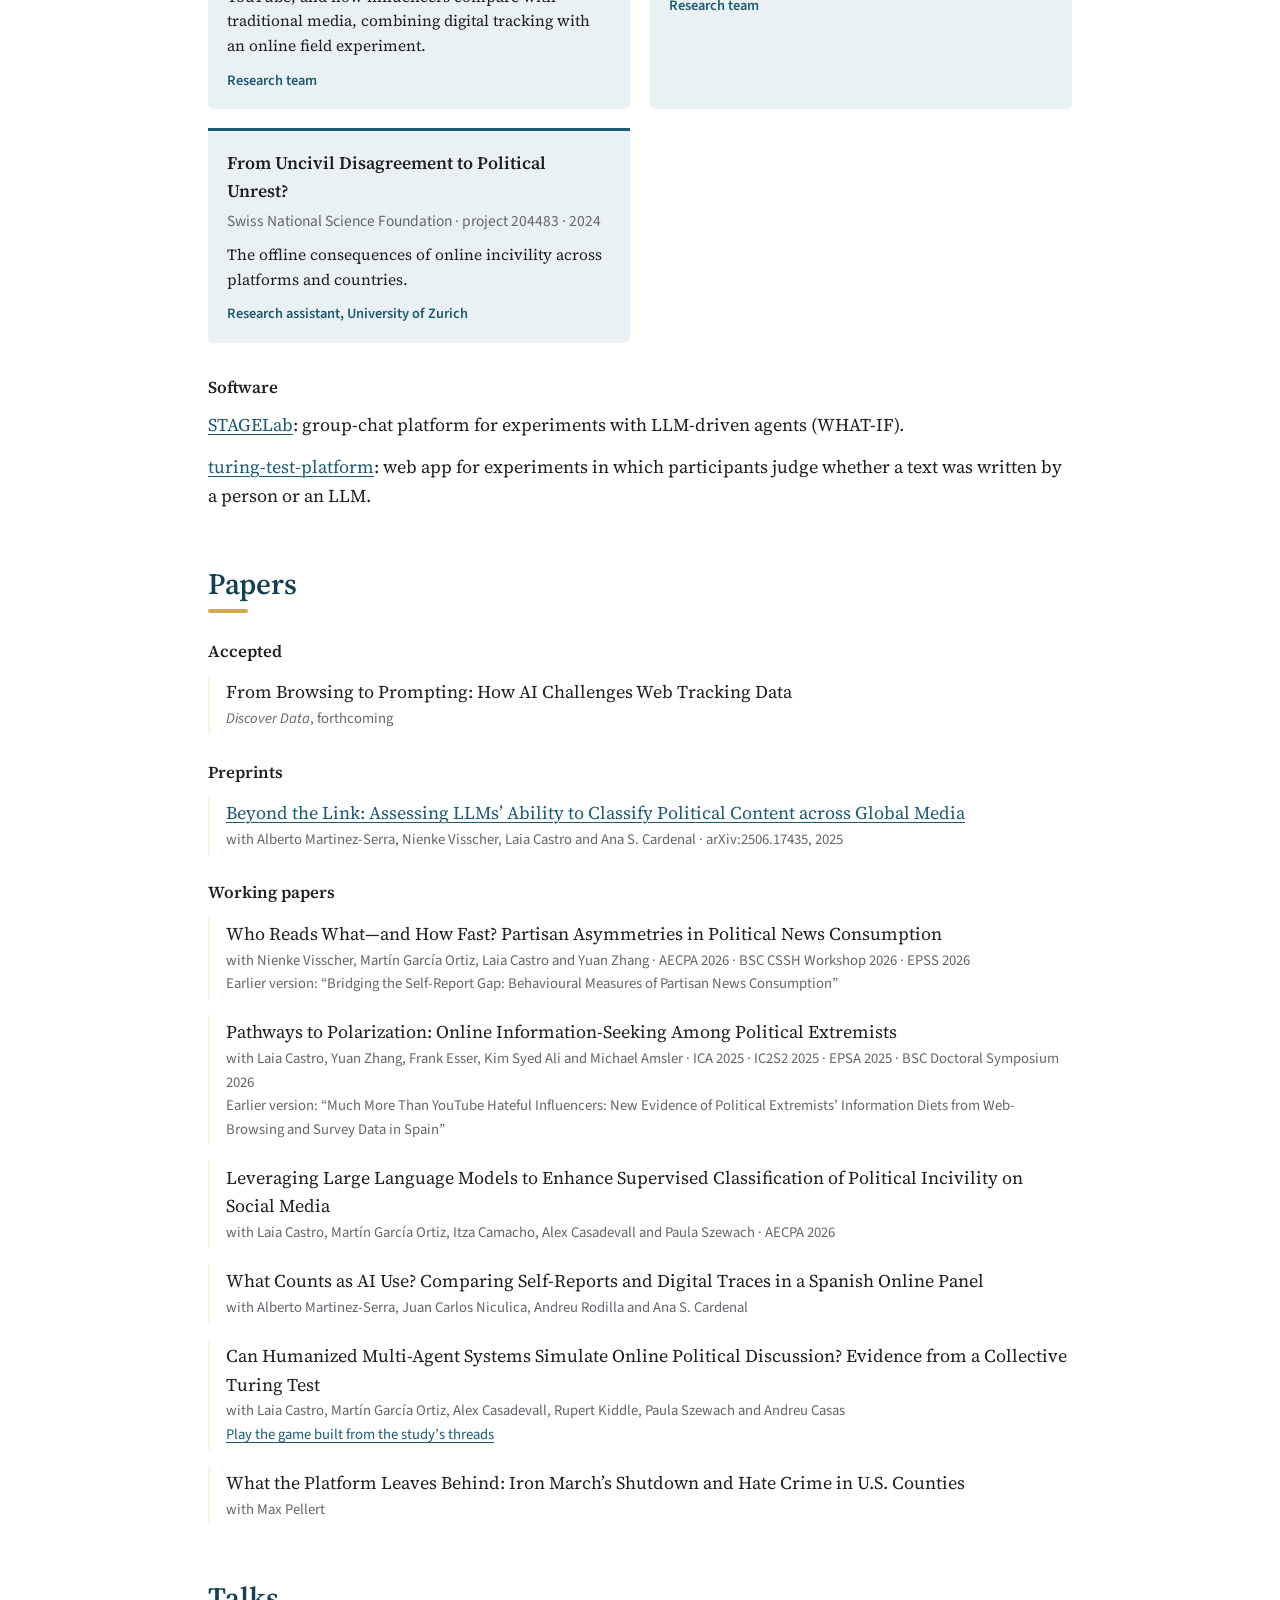
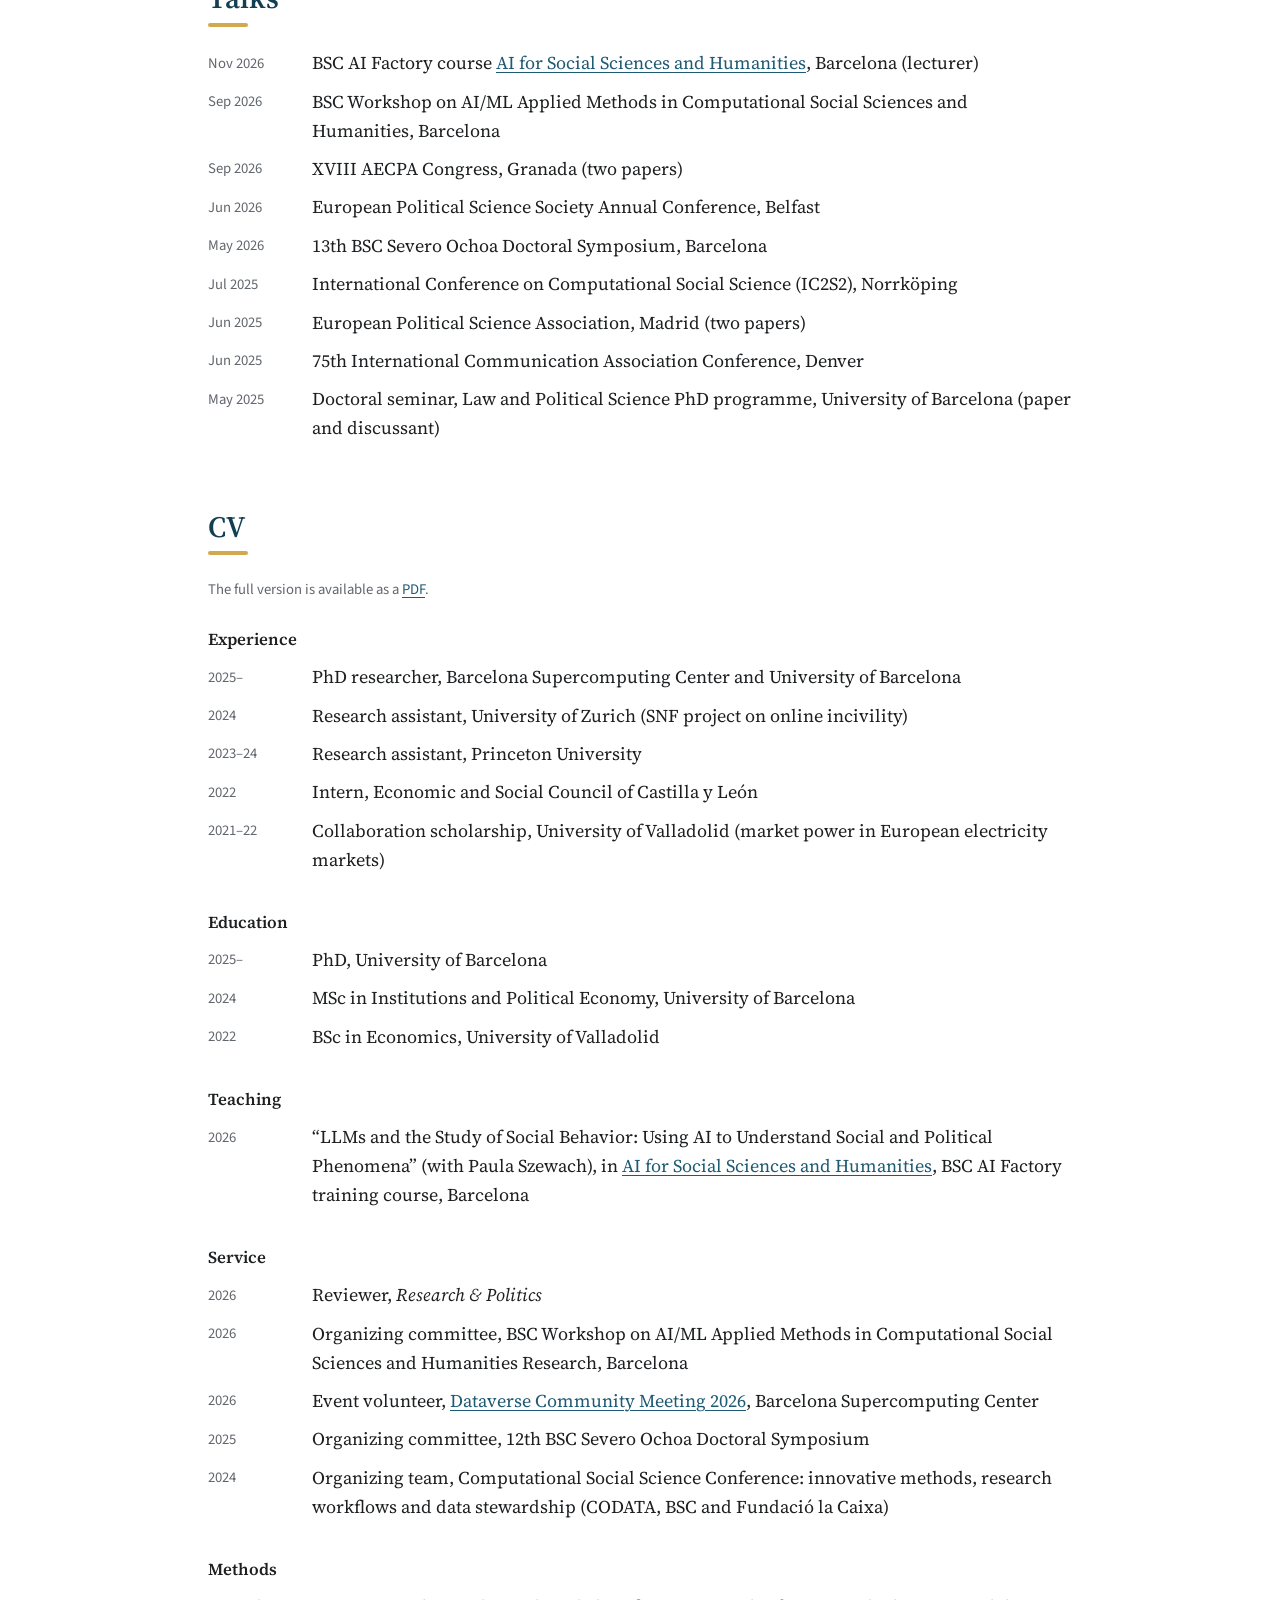
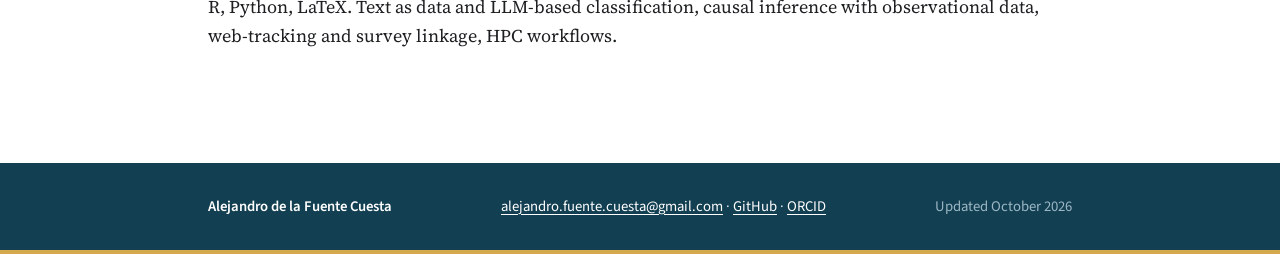
==== commit 495787a4: "Merge Bridging the Self-Report Gap into renamed Who Reads What paper Co-Authored-By: Claude Opus 5.5" ====
--- a/index.html
+++ b/index.html
@@ -197,16 +197,13 @@
   <ul class="pubs">
     <li>
       <span class="title">Who Reads What—and How Fast? Partisan Asymmetries in Political News Consumption</span>
-      <span class="meta">AECPA 2026 · BSC CSSH Workshop 2026</span>
+      <span class="meta">with Nienke Visscher, Martín García Ortiz, Laia Castro and Yuan Zhang · AECPA 2026 · BSC CSSH Workshop 2026 · EPSS 2026</span>
+      <span class="meta">Earlier version: “Bridging the Self-Report Gap: Behavioural Measures of Partisan News Consumption”</span>
     </li>
     <li>
       <span class="title">Pathways to Polarization: Online Information-Seeking Among Political Extremists</span>
       <span class="meta">with Laia Castro, Yuan Zhang, Frank Esser, Kim Syed Ali and Michael Amsler · ICA 2025 · IC2S2 2025 · EPSA 2025 · BSC Doctoral Symposium 2026</span>
       <span class="meta">Earlier version: “Much More Than YouTube Hateful Influencers: New Evidence of Political Extremists’ Information Diets from Web-Browsing and Survey Data in Spain”</span>
-    </li>
-    <li>
-      <span class="title">Bridging the Self-Report Gap: Behavioural Measures of Partisan News Consumption</span>
-      <span class="meta">with Nienke Visscher, Martín García Ortiz and Laia Castro · EPSS 2026</span>
     </li>
     <li>
       <span class="title">Leveraging Large Language Models to Enhance Supervised Classification of Political Incivility on Social Media</span>
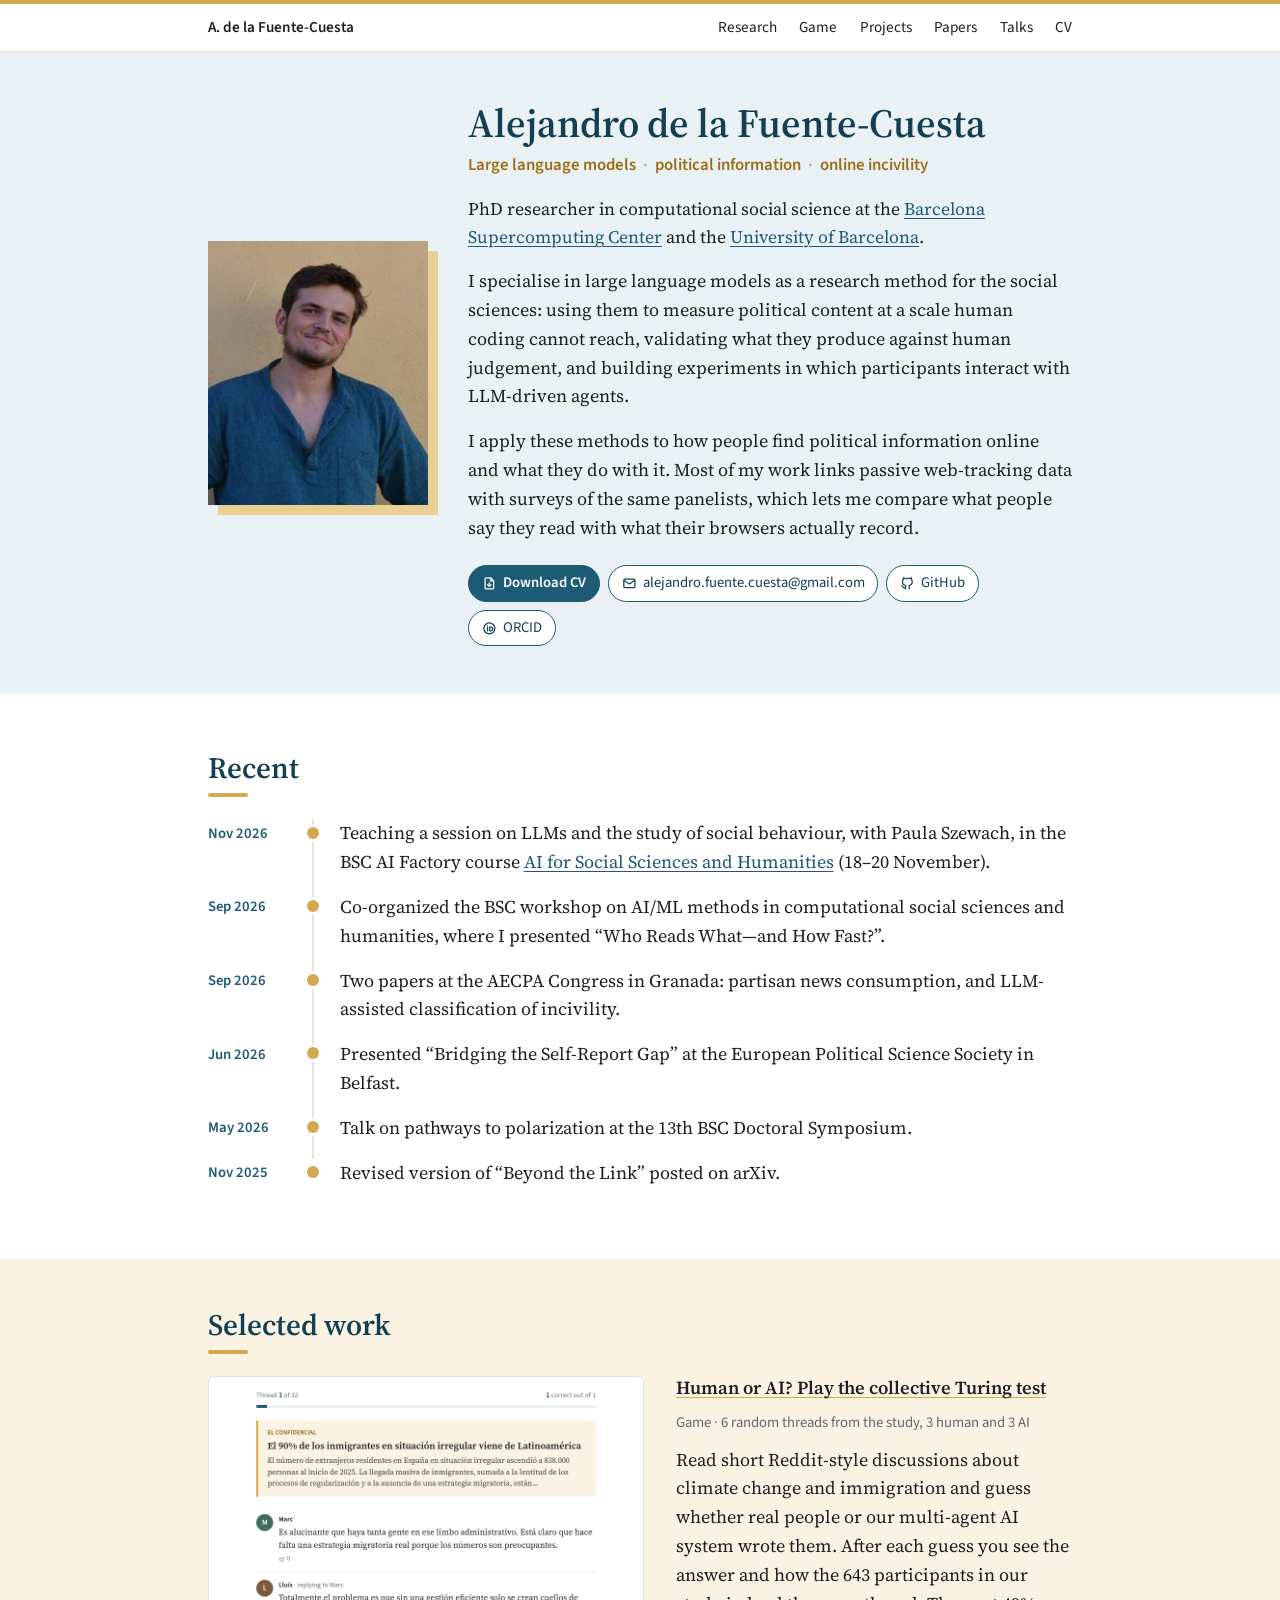
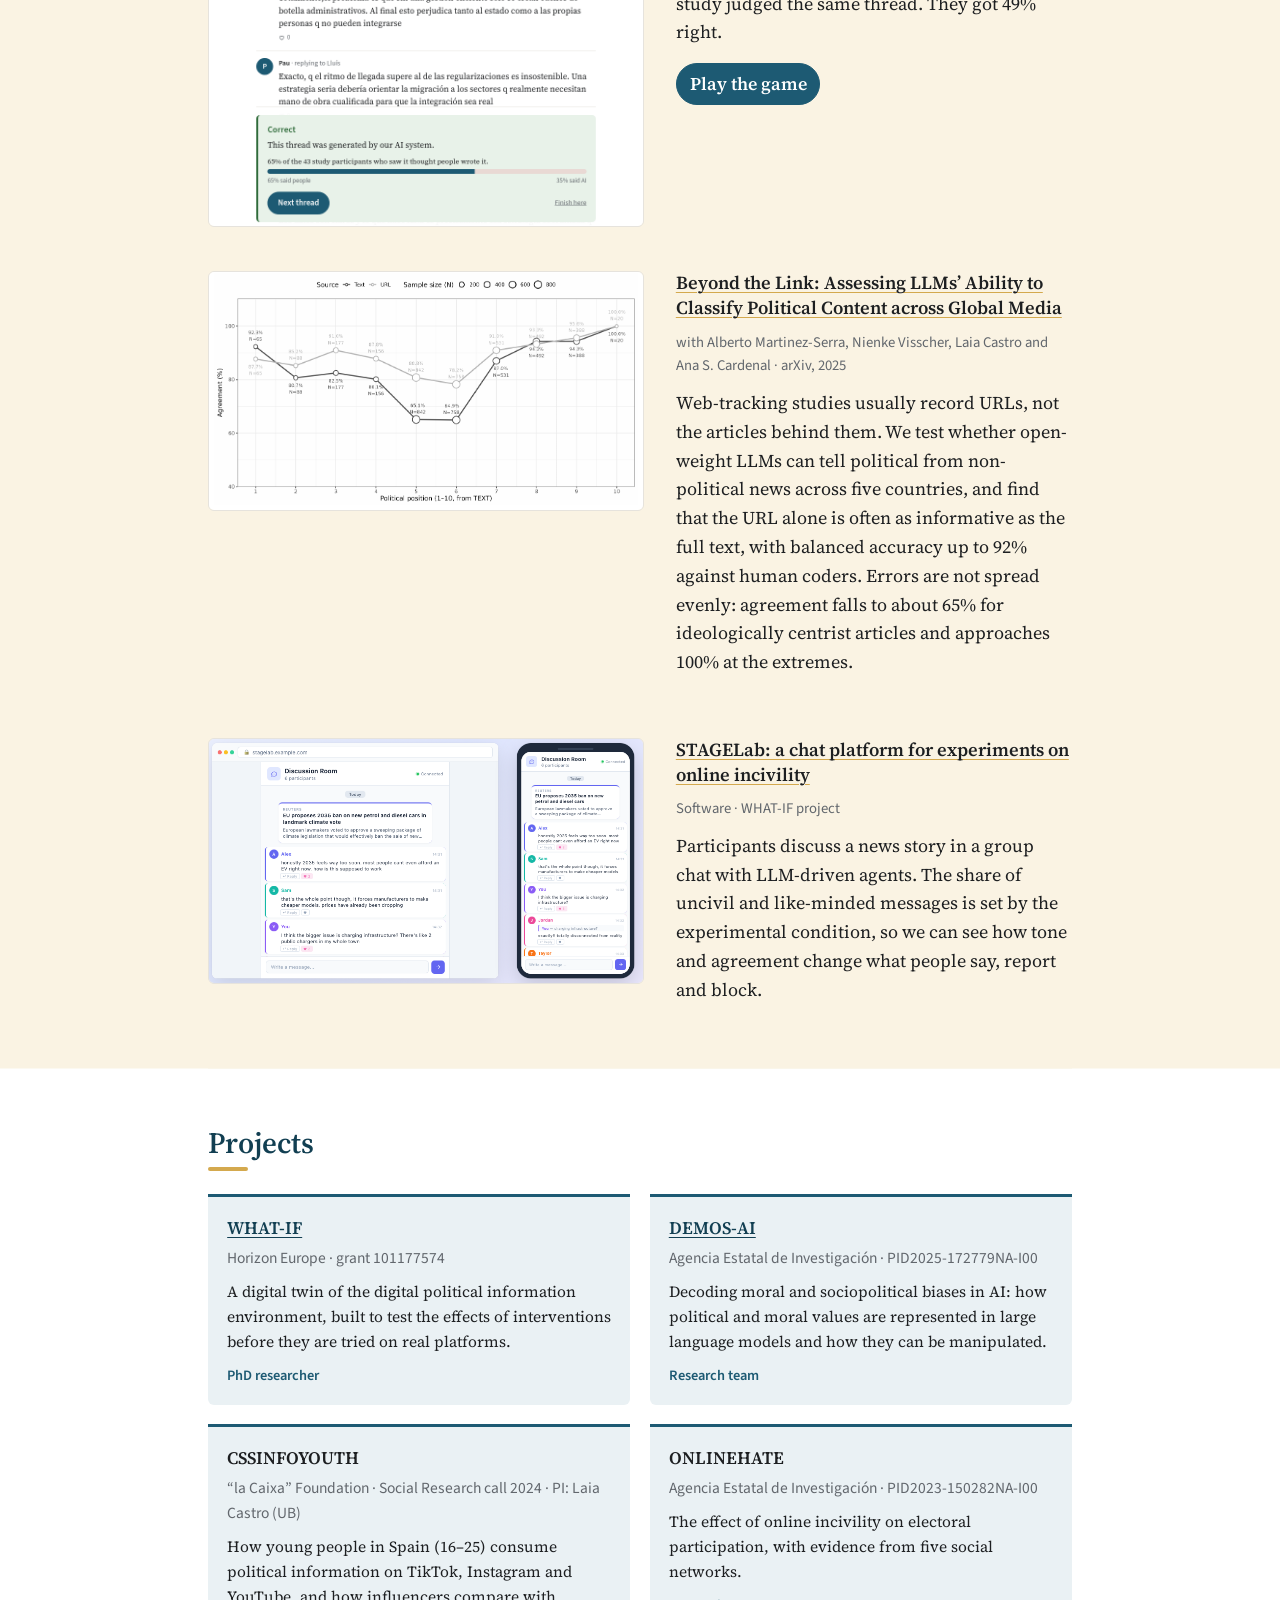
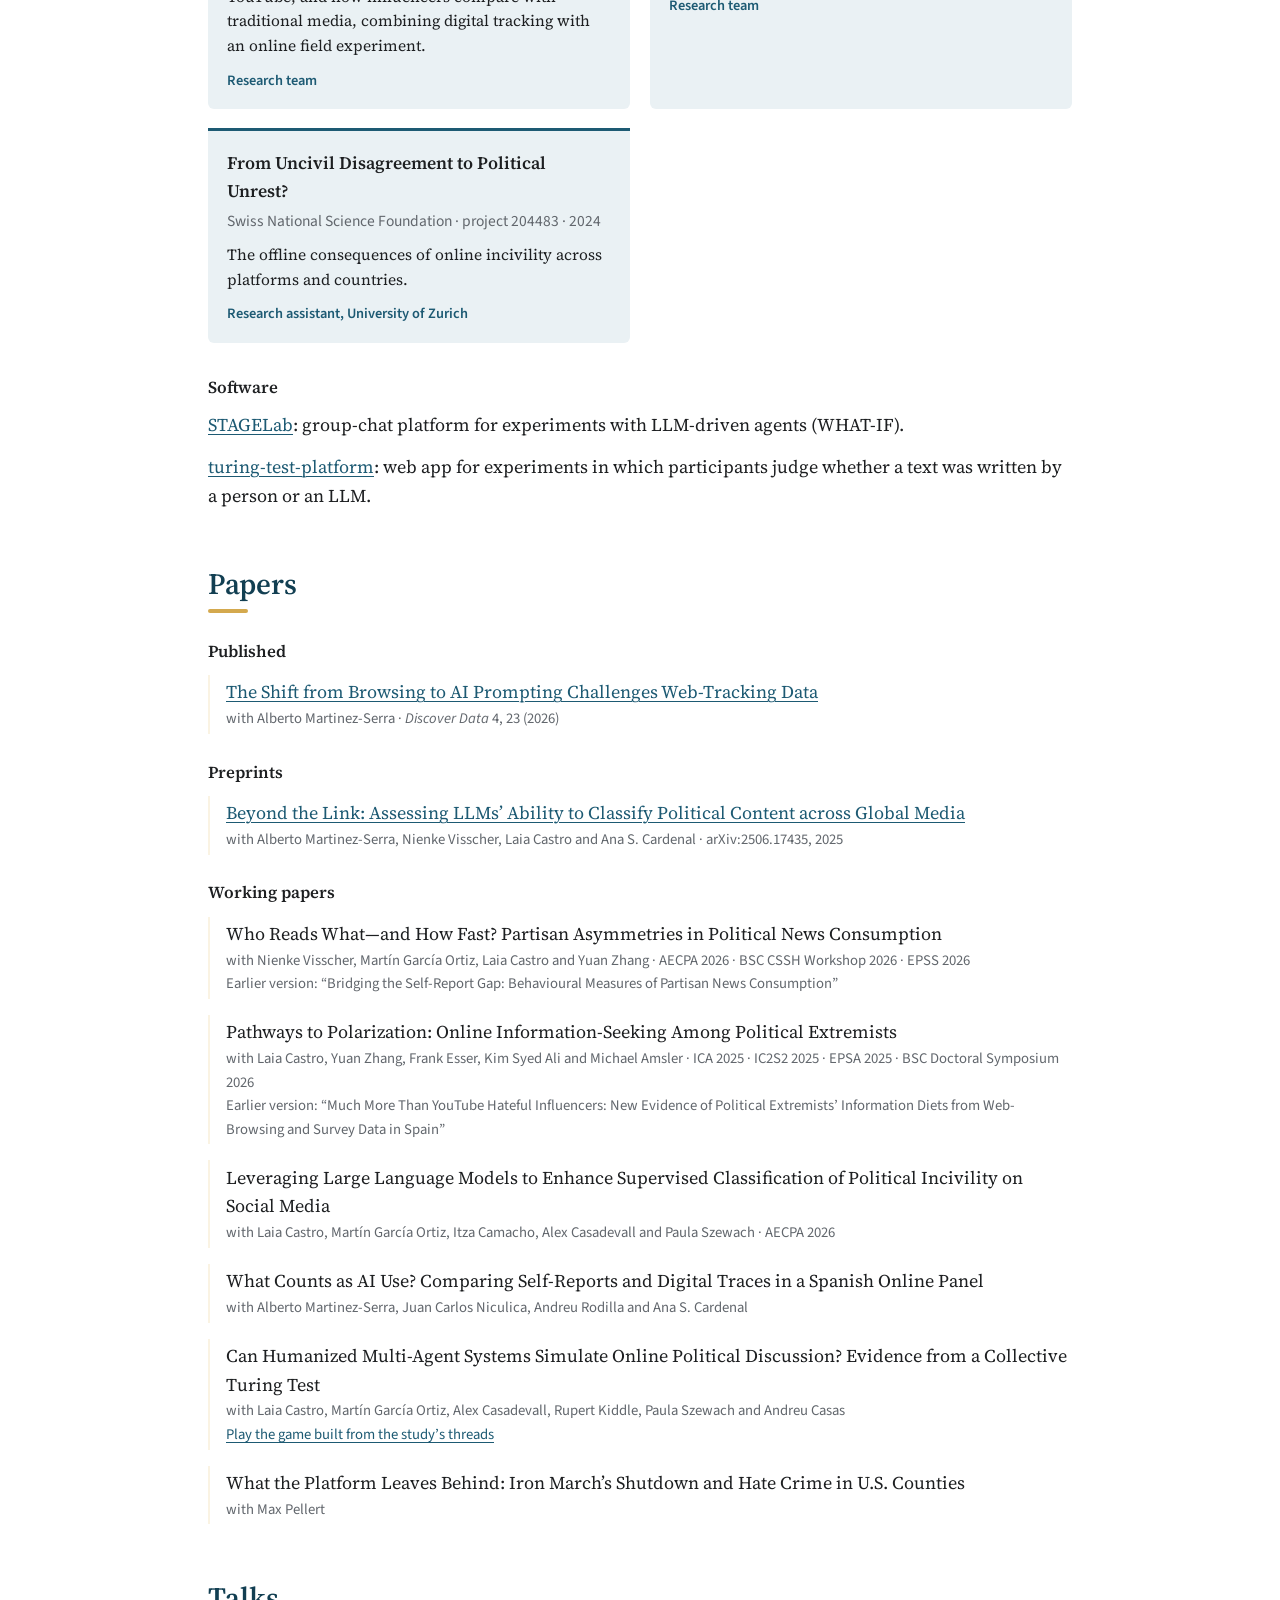
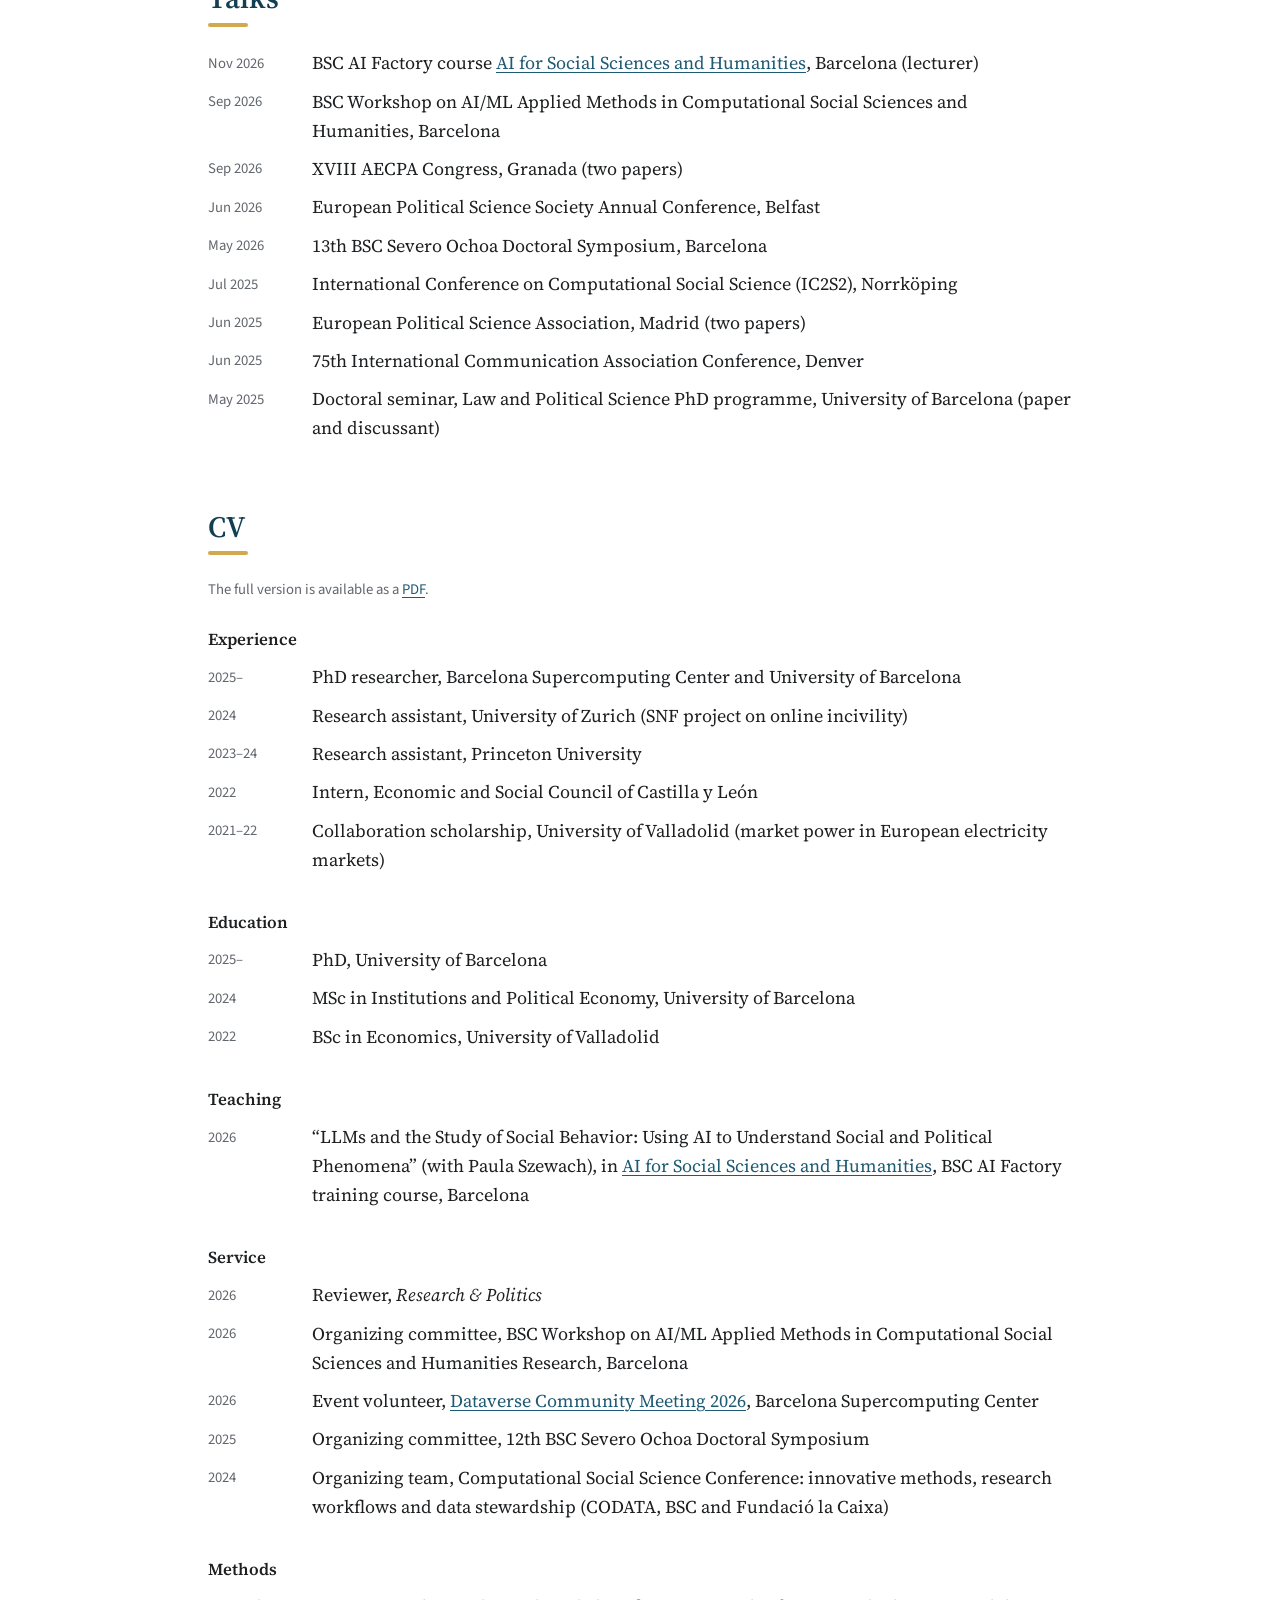
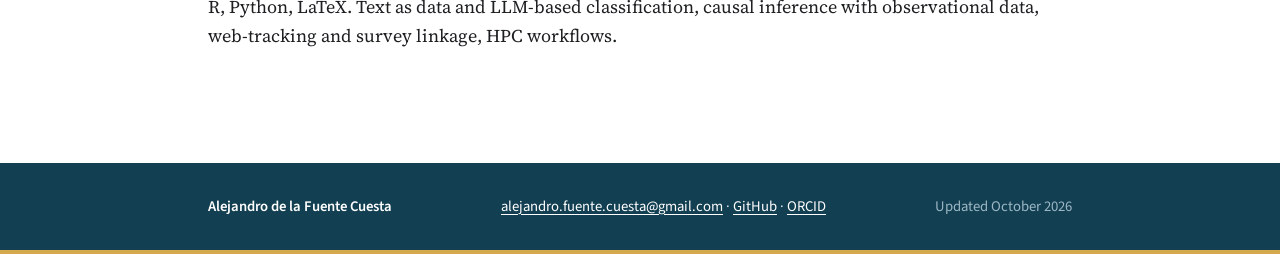
==== commit 9f9d4a6d: "Add published Discover Data article (CV + site) Co-Authored-By: Claude Opus 5.5 <noreply@anthropic.c" ====
--- a/index.html
+++ b/index.html
@@ -179,11 +179,11 @@
 
 <section id="papers">
   <h2>Papers</h2>
-  <h3>Accepted</h3>
+  <h3>Published</h3>
   <ul class="pubs">
     <li>
-      <span class="title">From Browsing to Prompting: How AI Challenges Web Tracking Data</span>
-      <span class="meta"><em>Discover Data</em>, forthcoming</span>
+      <span class="title"><a href="https://doi.org/10.1007/s44248-026-00122-1">The Shift from Browsing to AI Prompting Challenges Web-Tracking Data</a></span>
+      <span class="meta">with Alberto Martinez-Serra · <em>Discover Data</em> 4, 23 (2026)</span>
     </li>
   </ul>
   <h3>Preprints</h3>
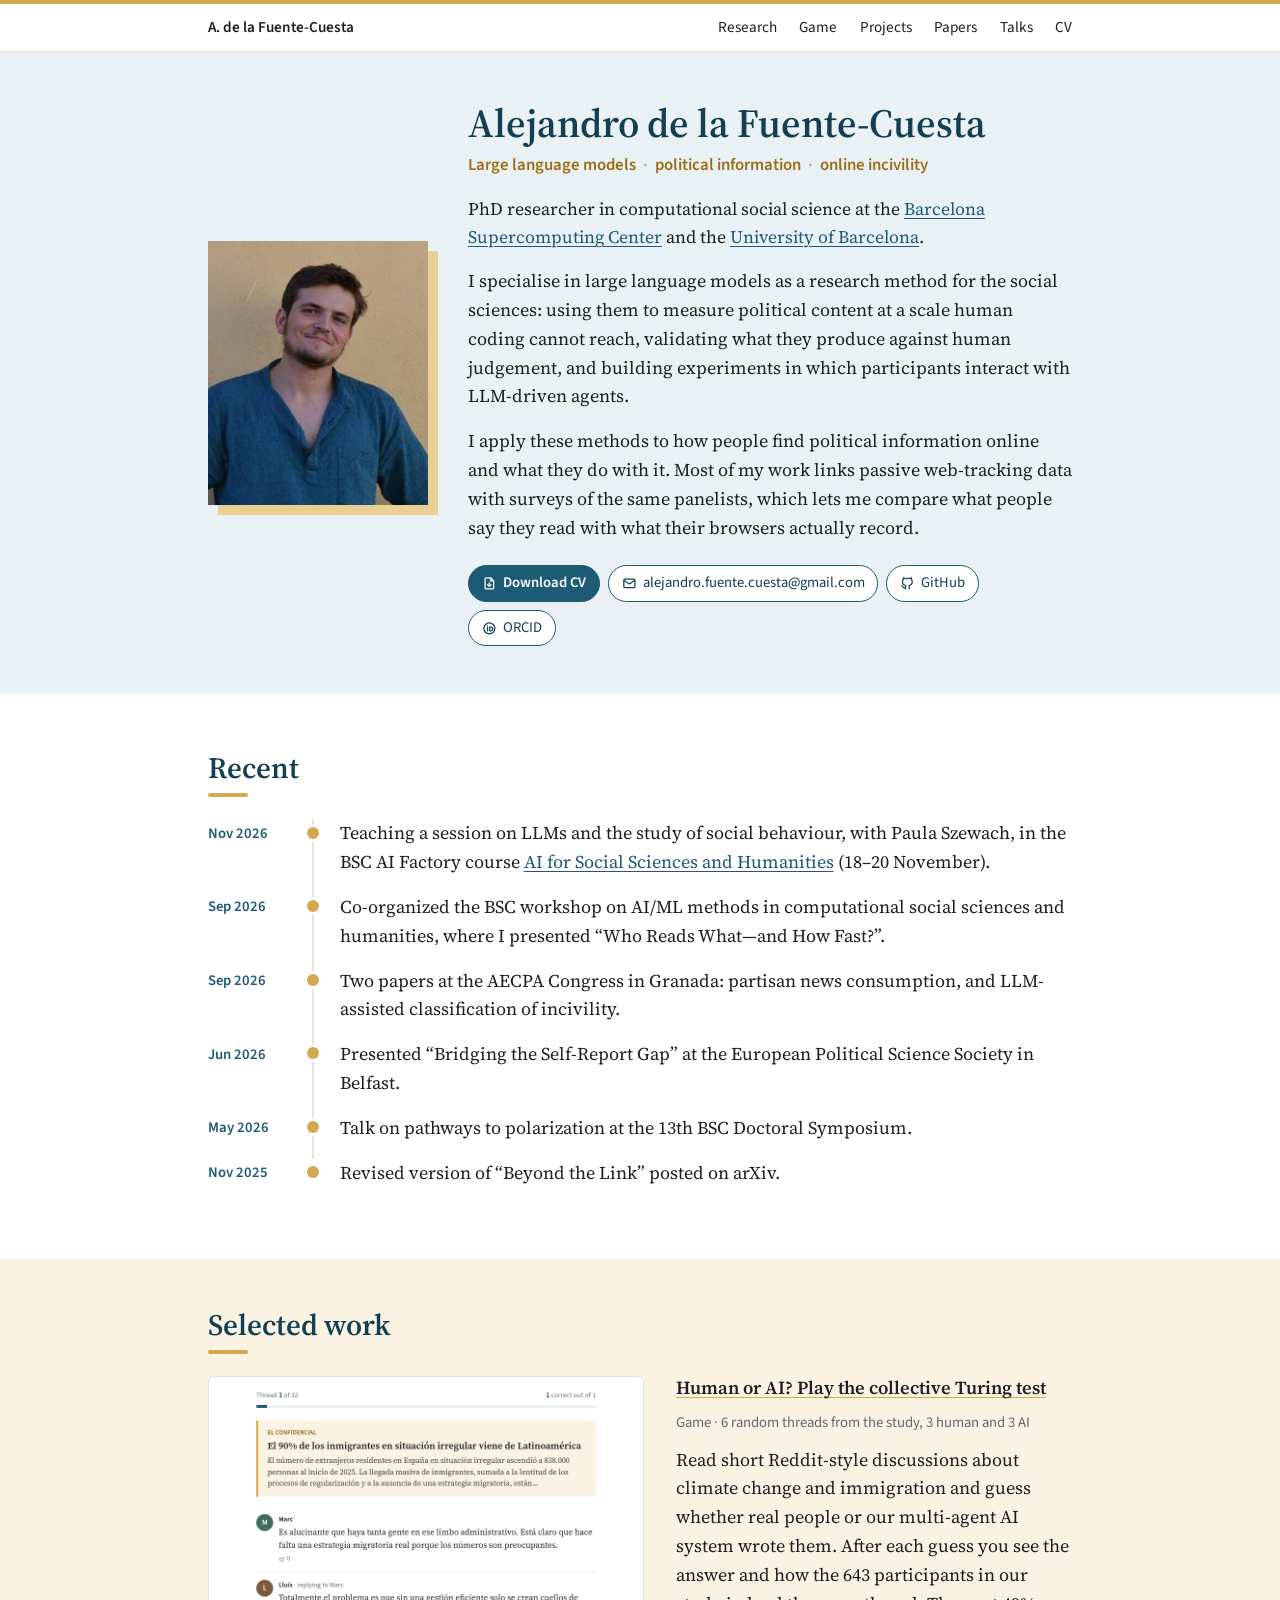
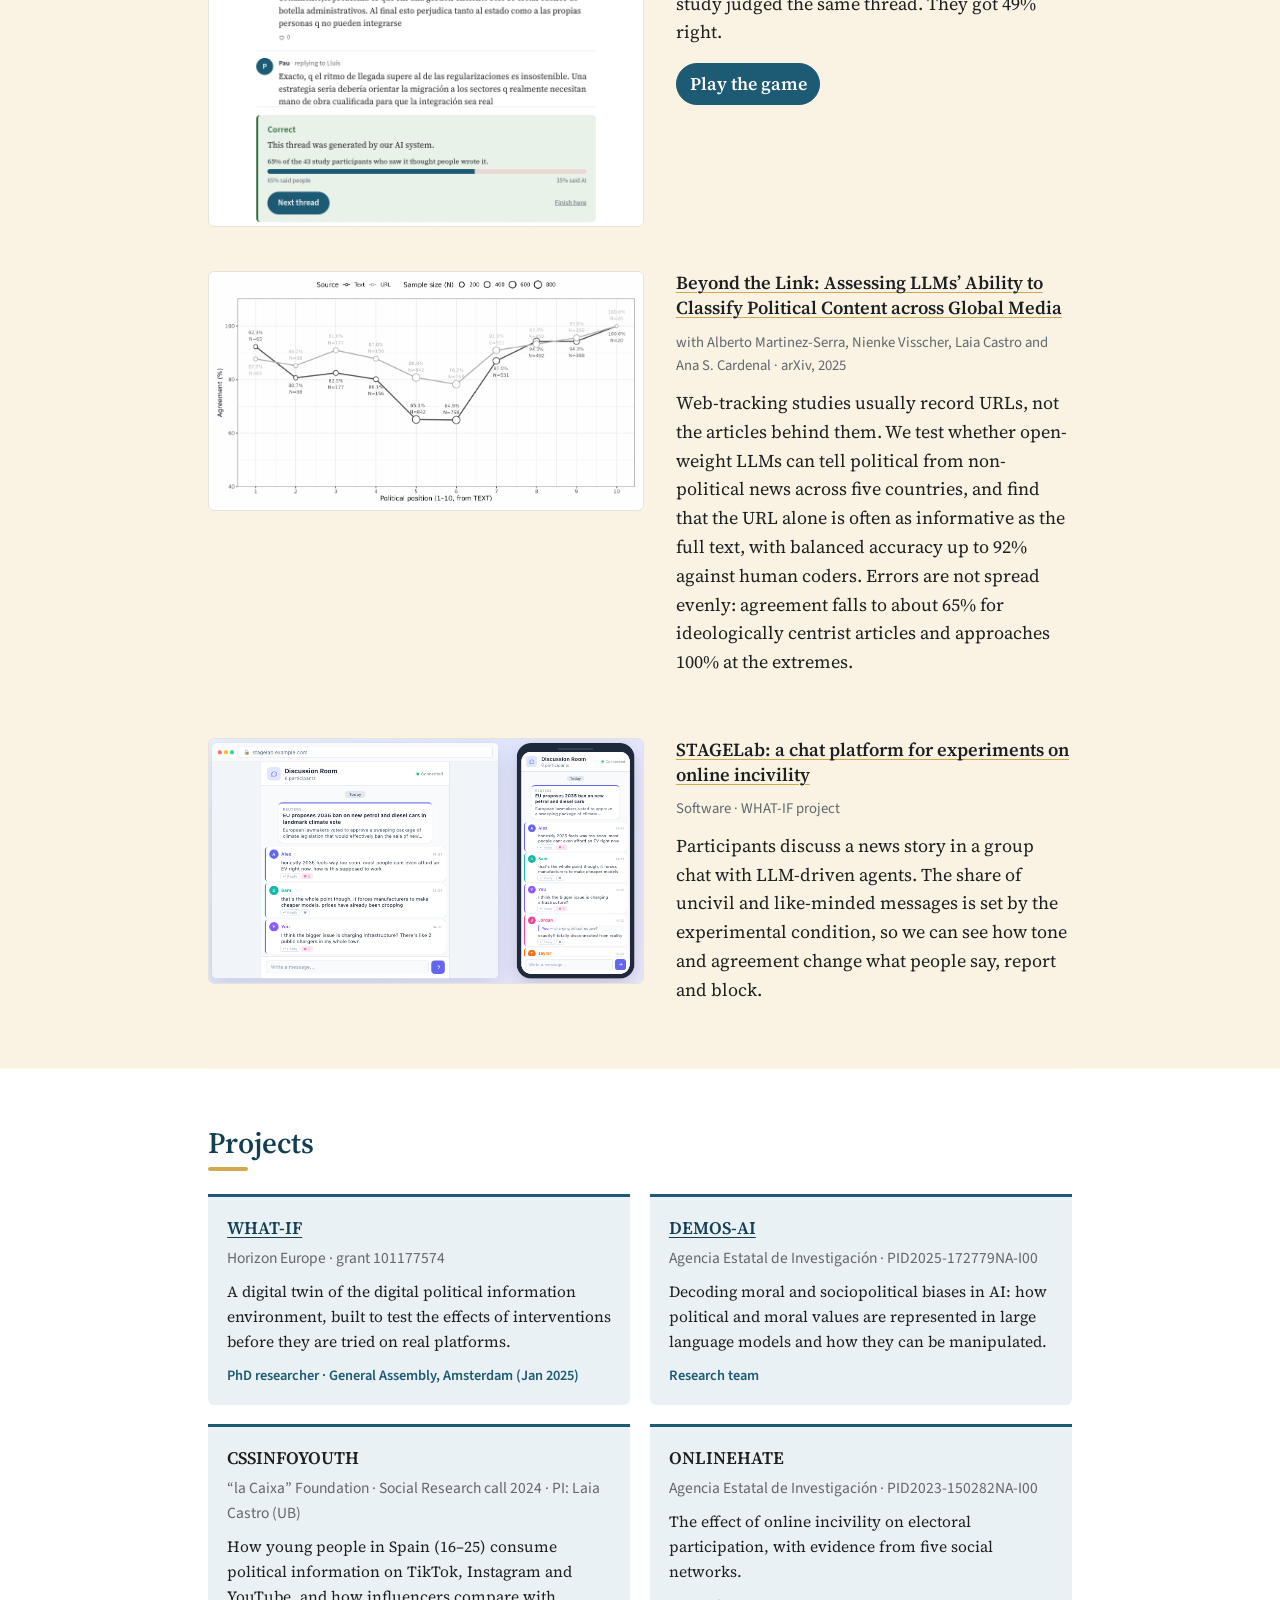
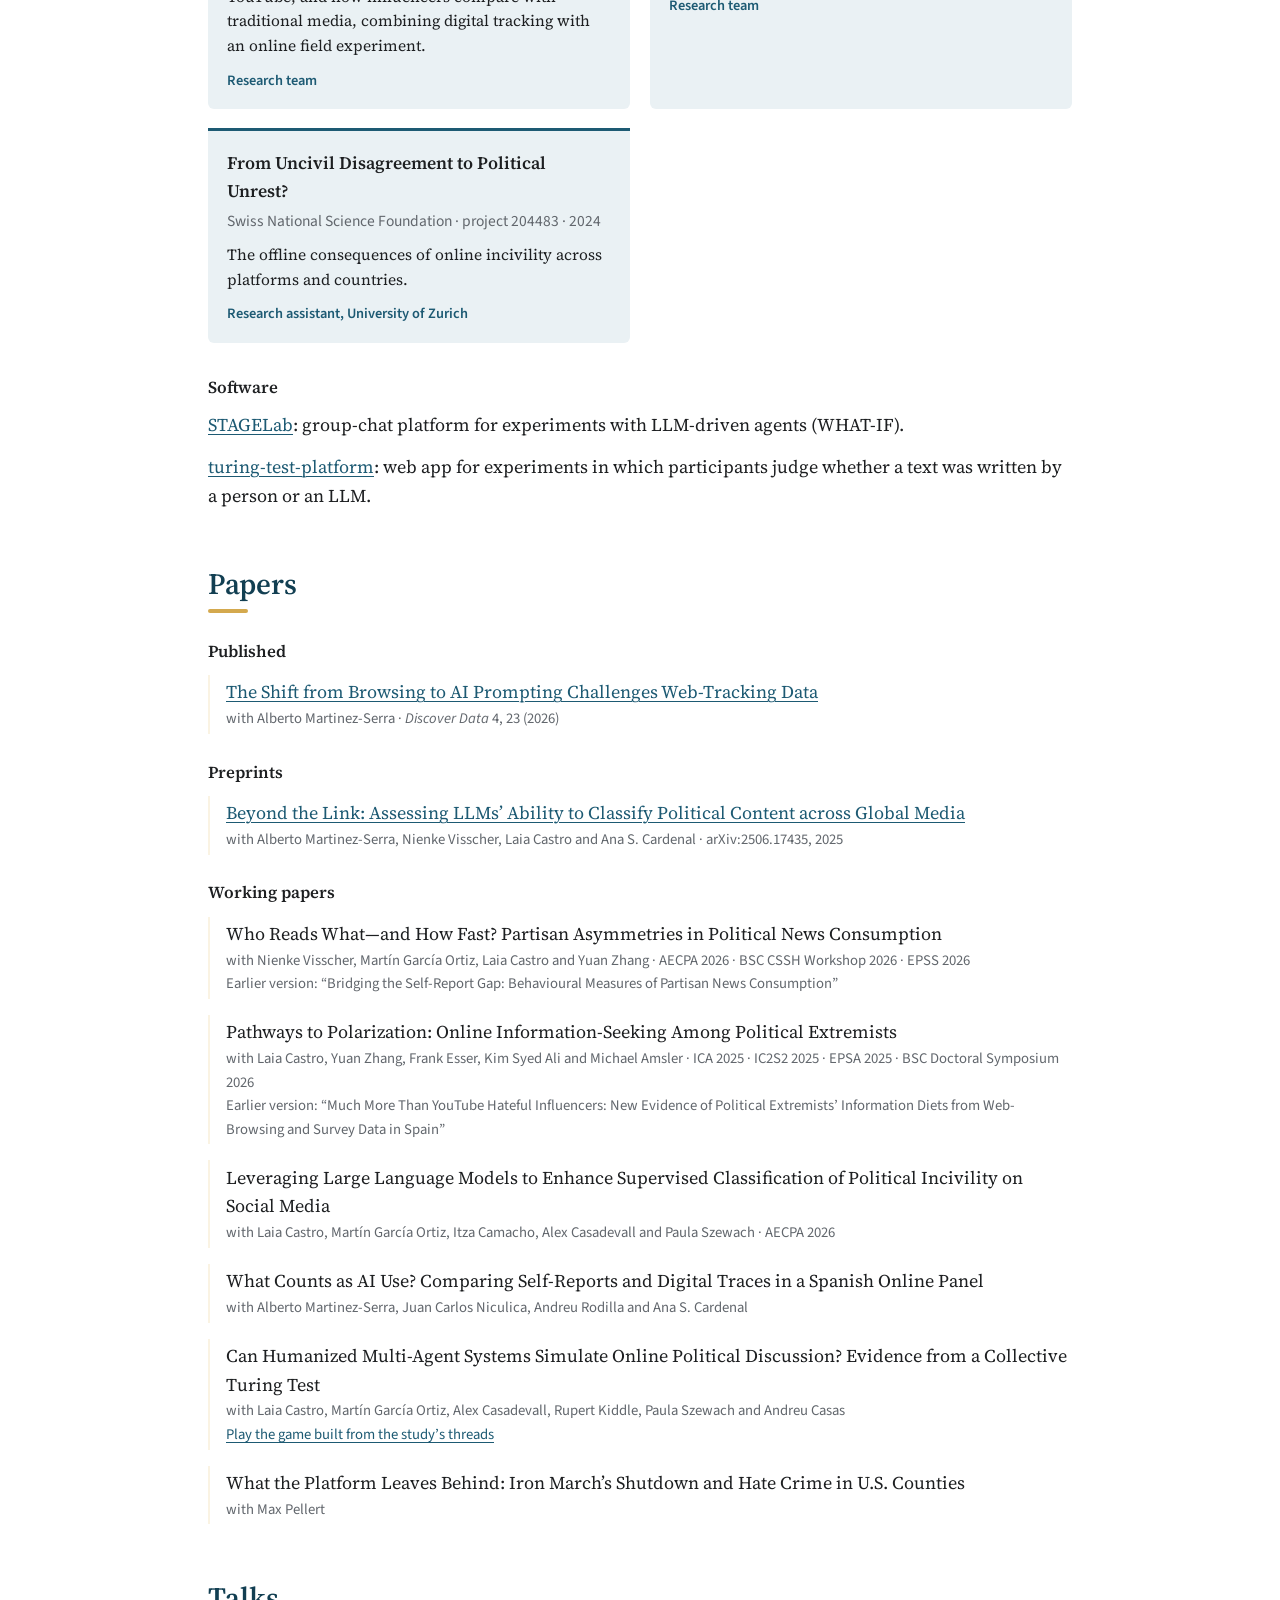
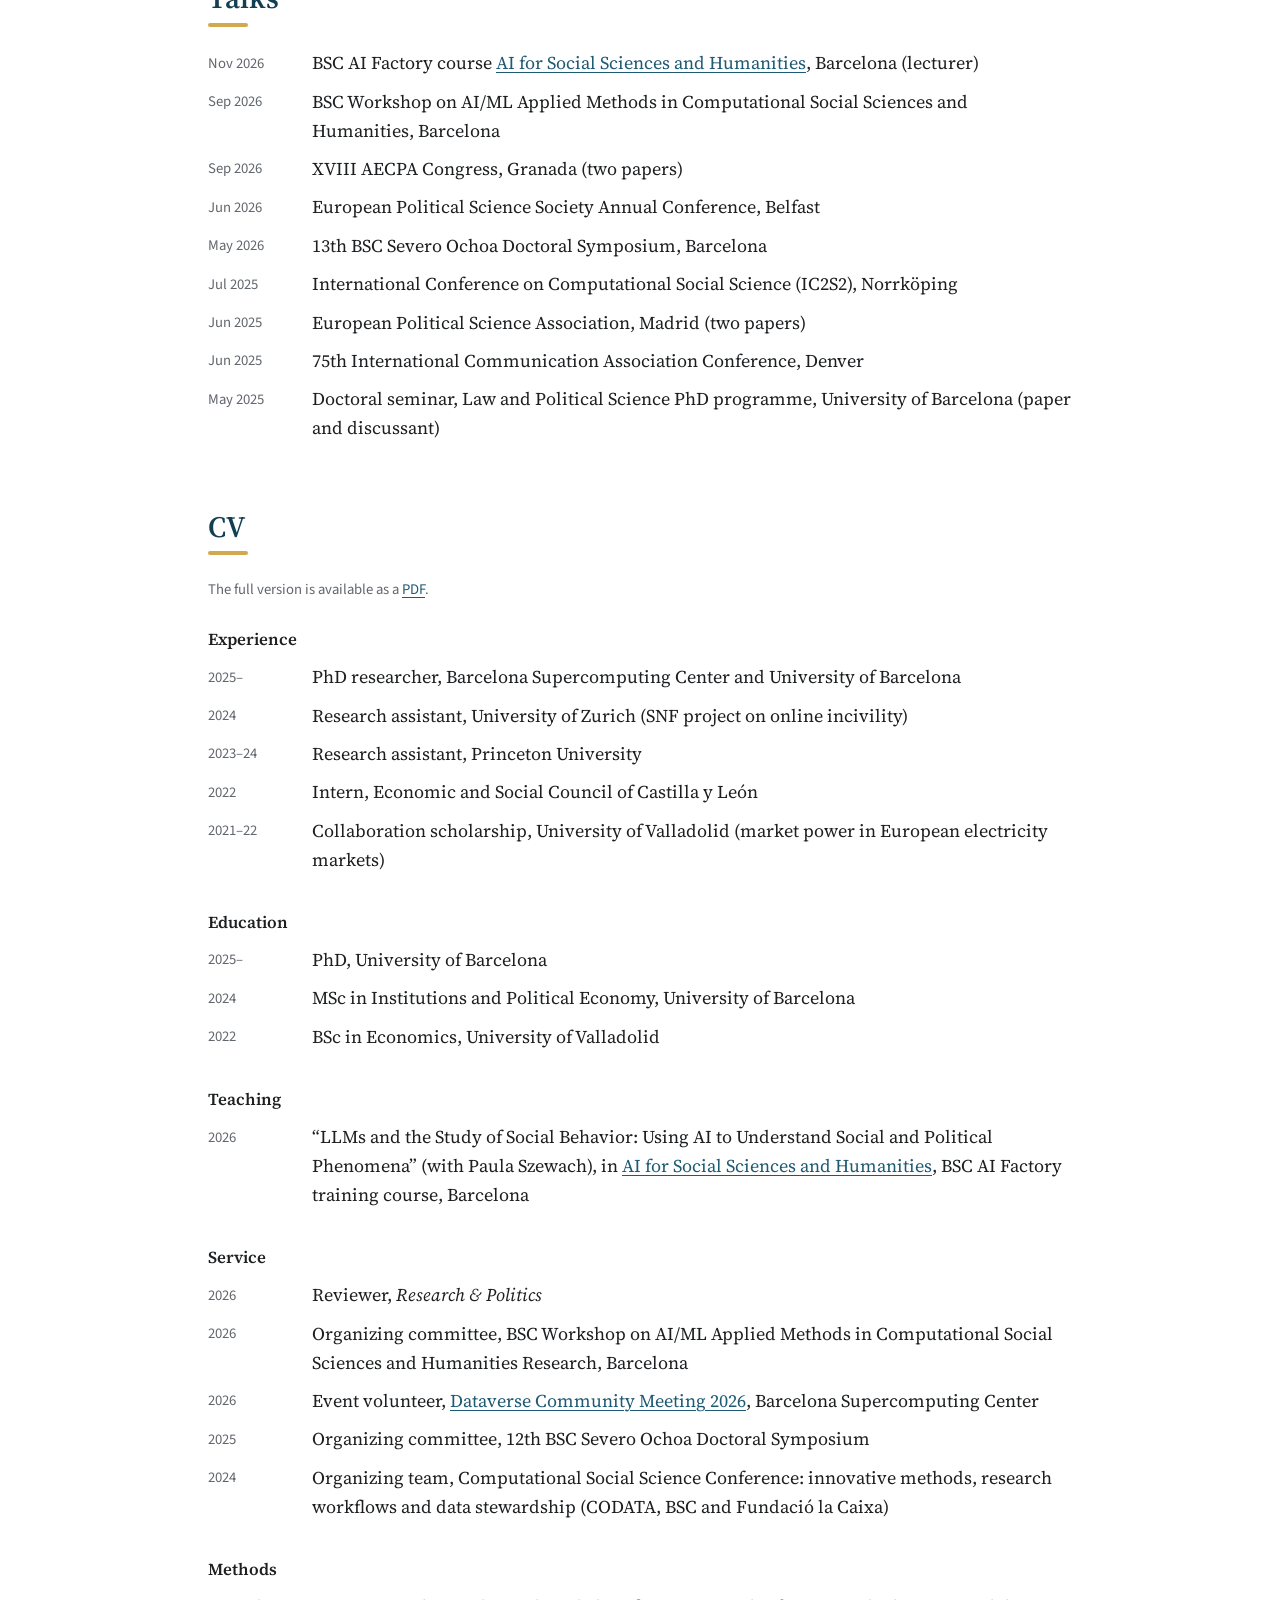
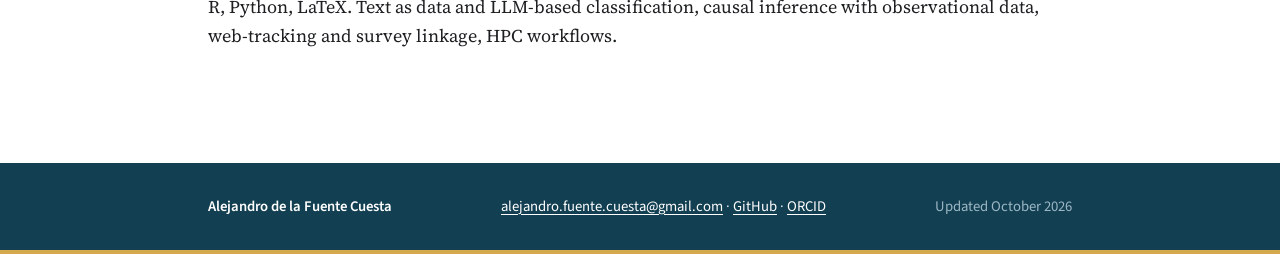
==== commit ebf87bef: "Add WHAT-IF General Assembly (Amsterdam, Jan 2025) Co-Authored-By: Claude Opus 5.5 <noreply@anthropi" ====
--- a/index.html
+++ b/index.html
@@ -142,7 +142,7 @@
       <h3><a href="https://what-if-horizon.eu/">WHAT-IF</a></h3>
       <p class="meta">Horizon Europe · grant 101177574</p>
       <p>A digital twin of the digital political information environment, built to test the effects of interventions before they are tried on real platforms.</p>
-      <p class="role-line">PhD researcher</p>
+      <p class="role-line">PhD researcher · General Assembly, Amsterdam (Jan 2025)</p>
     </article>
     <article class="project">
       <h3><a href="https://demos-ai.duckdns.org/">DEMOS-AI</a></h3>
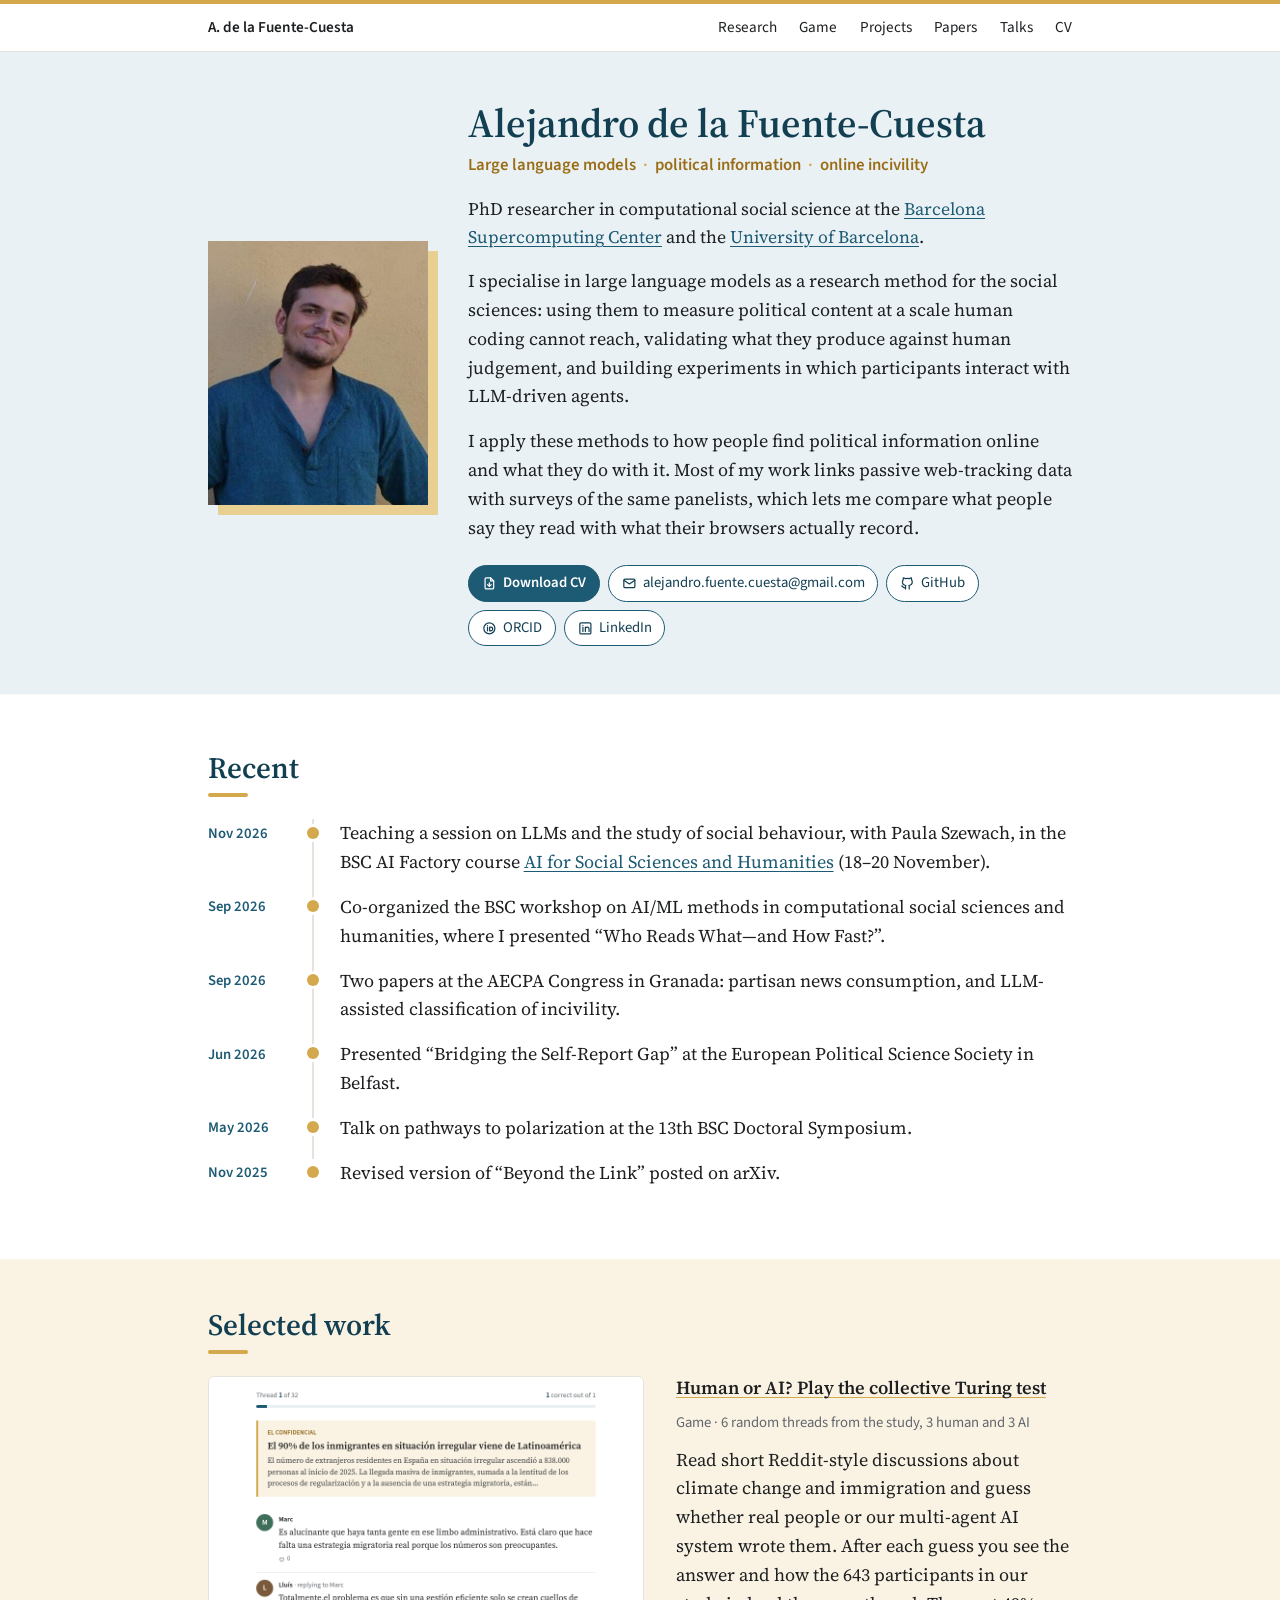
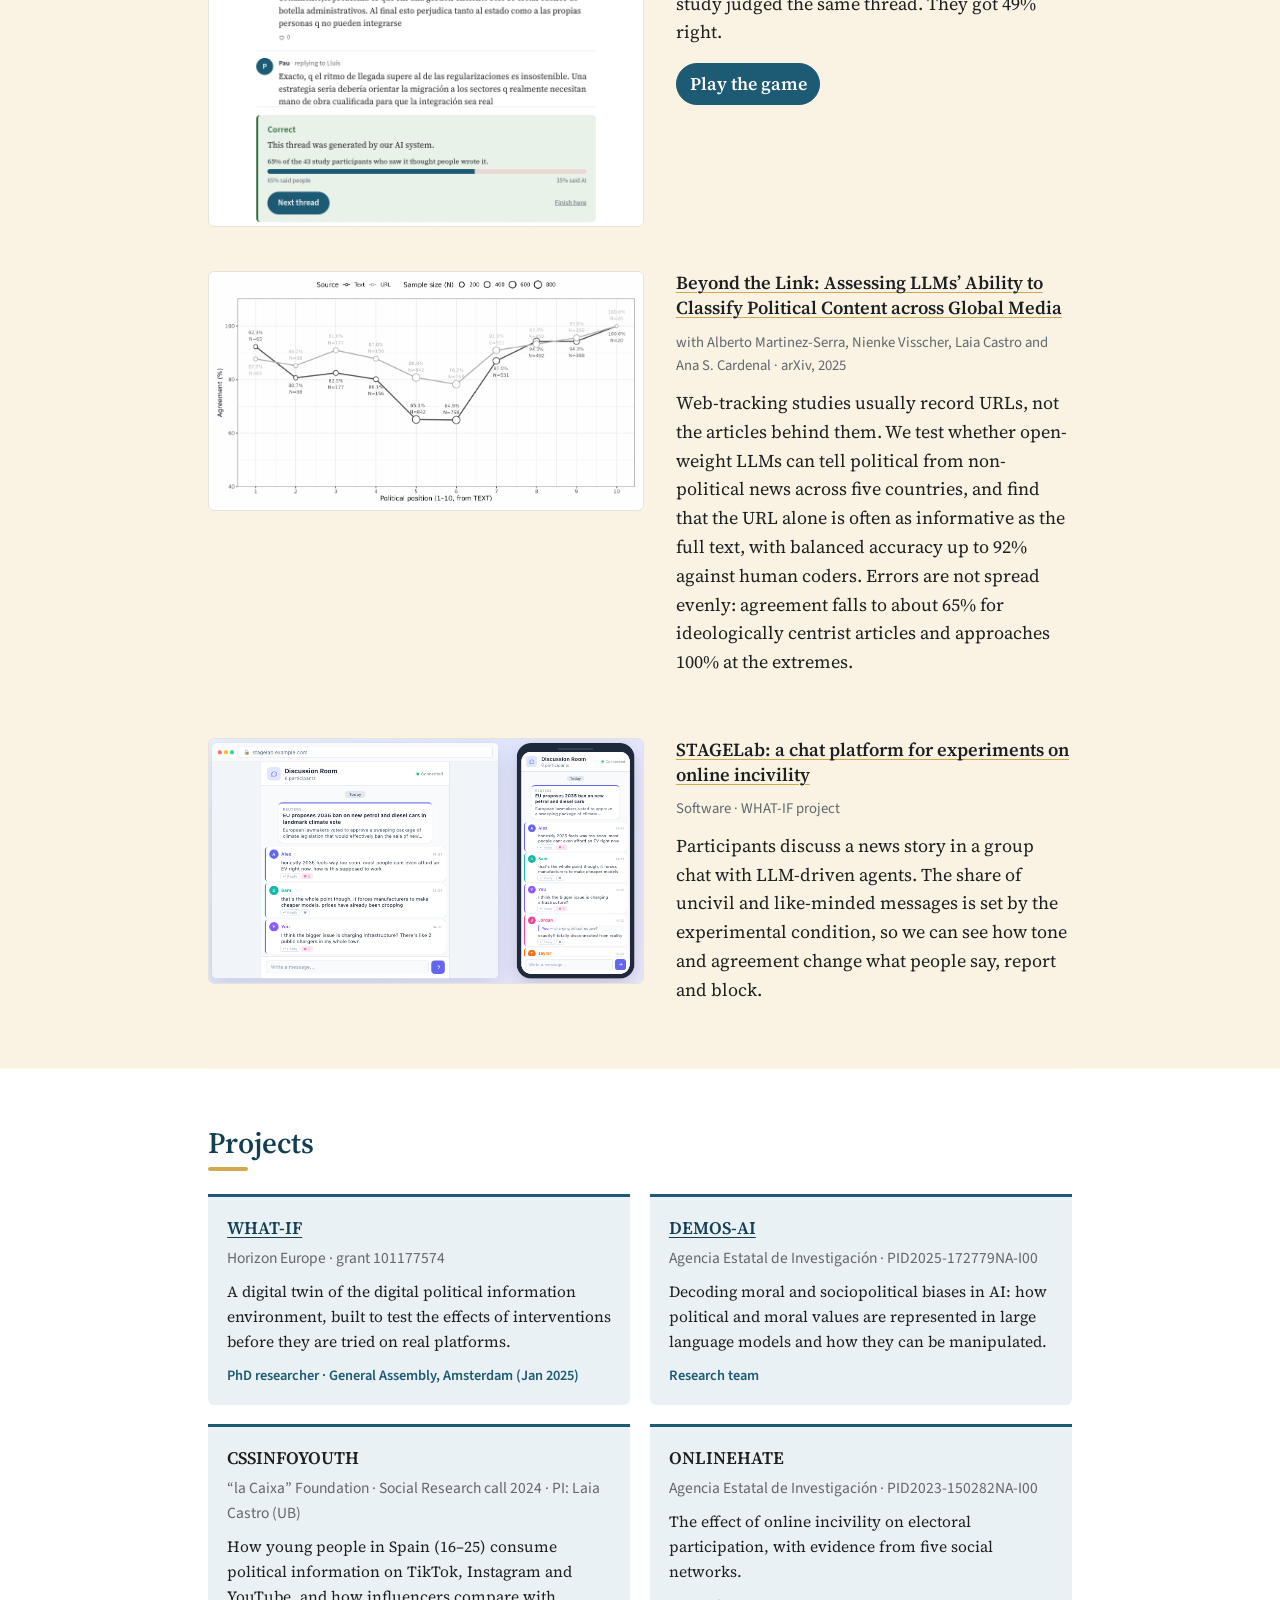
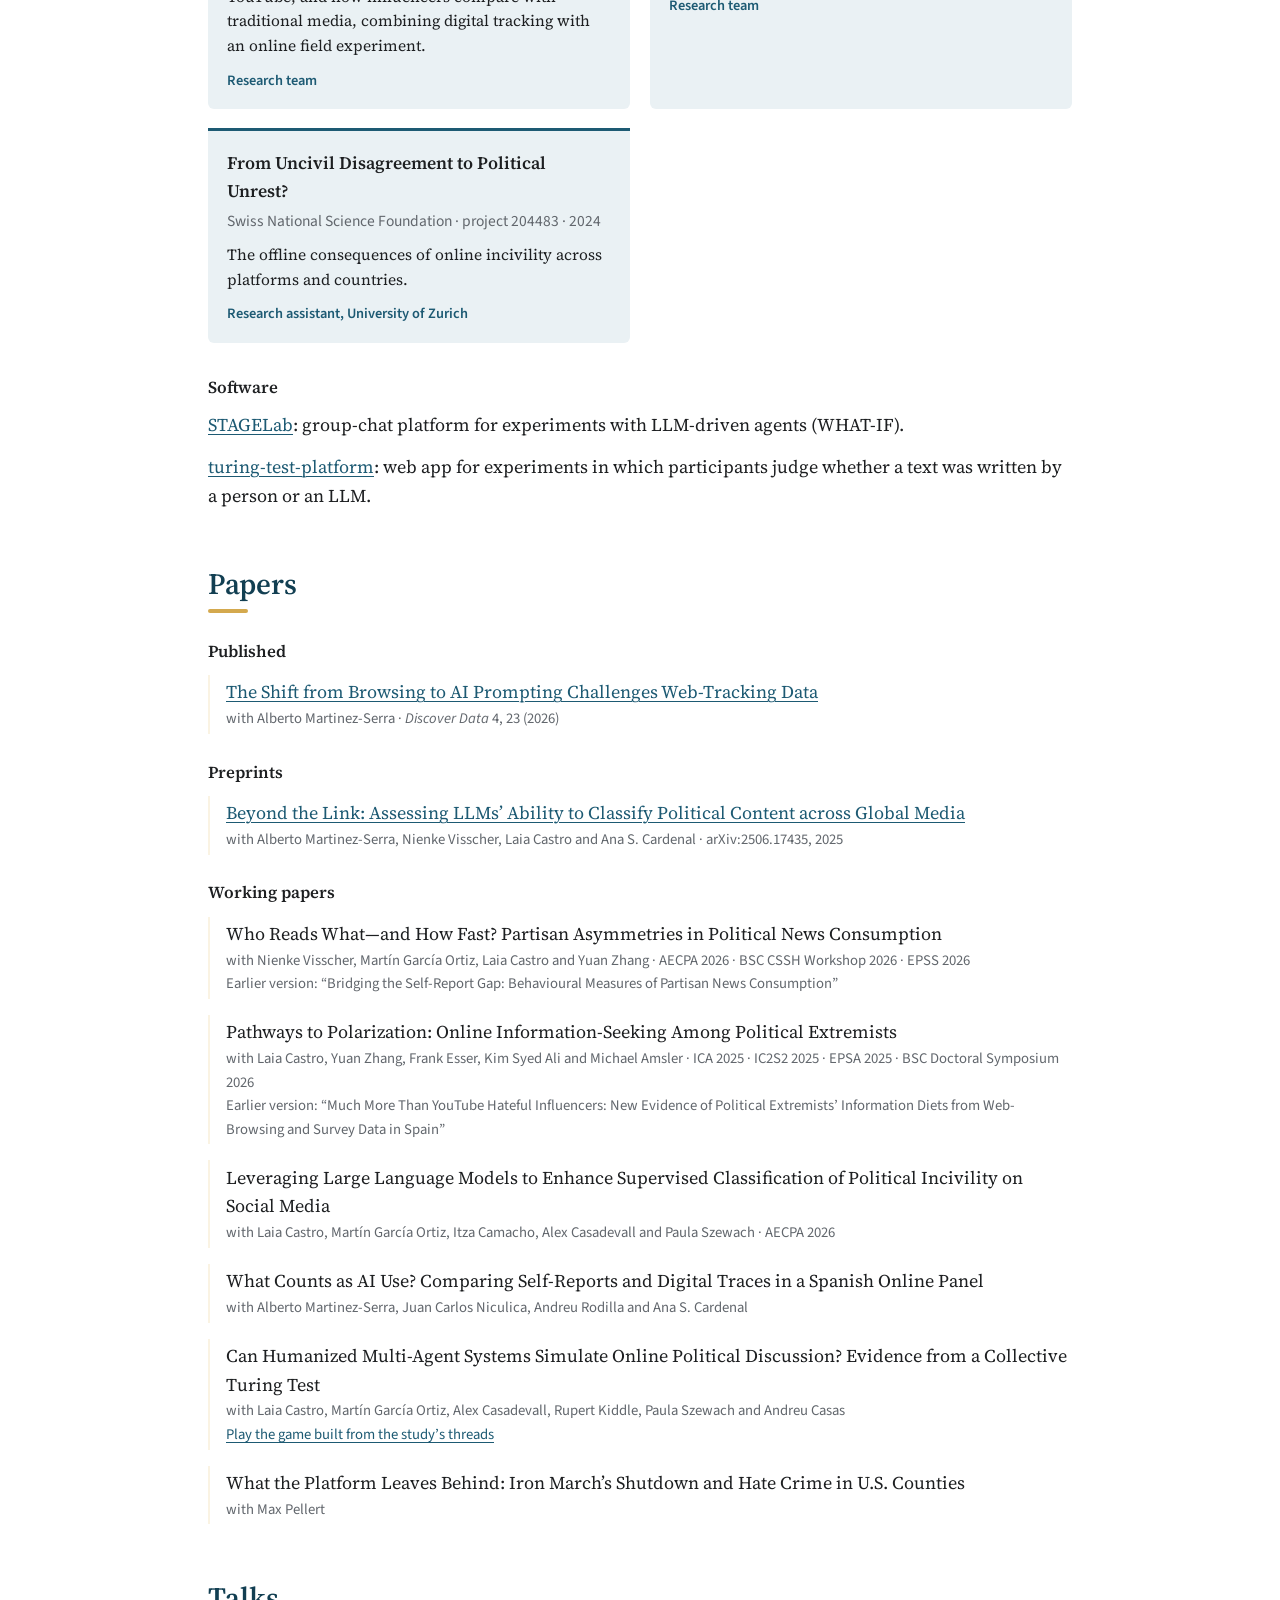
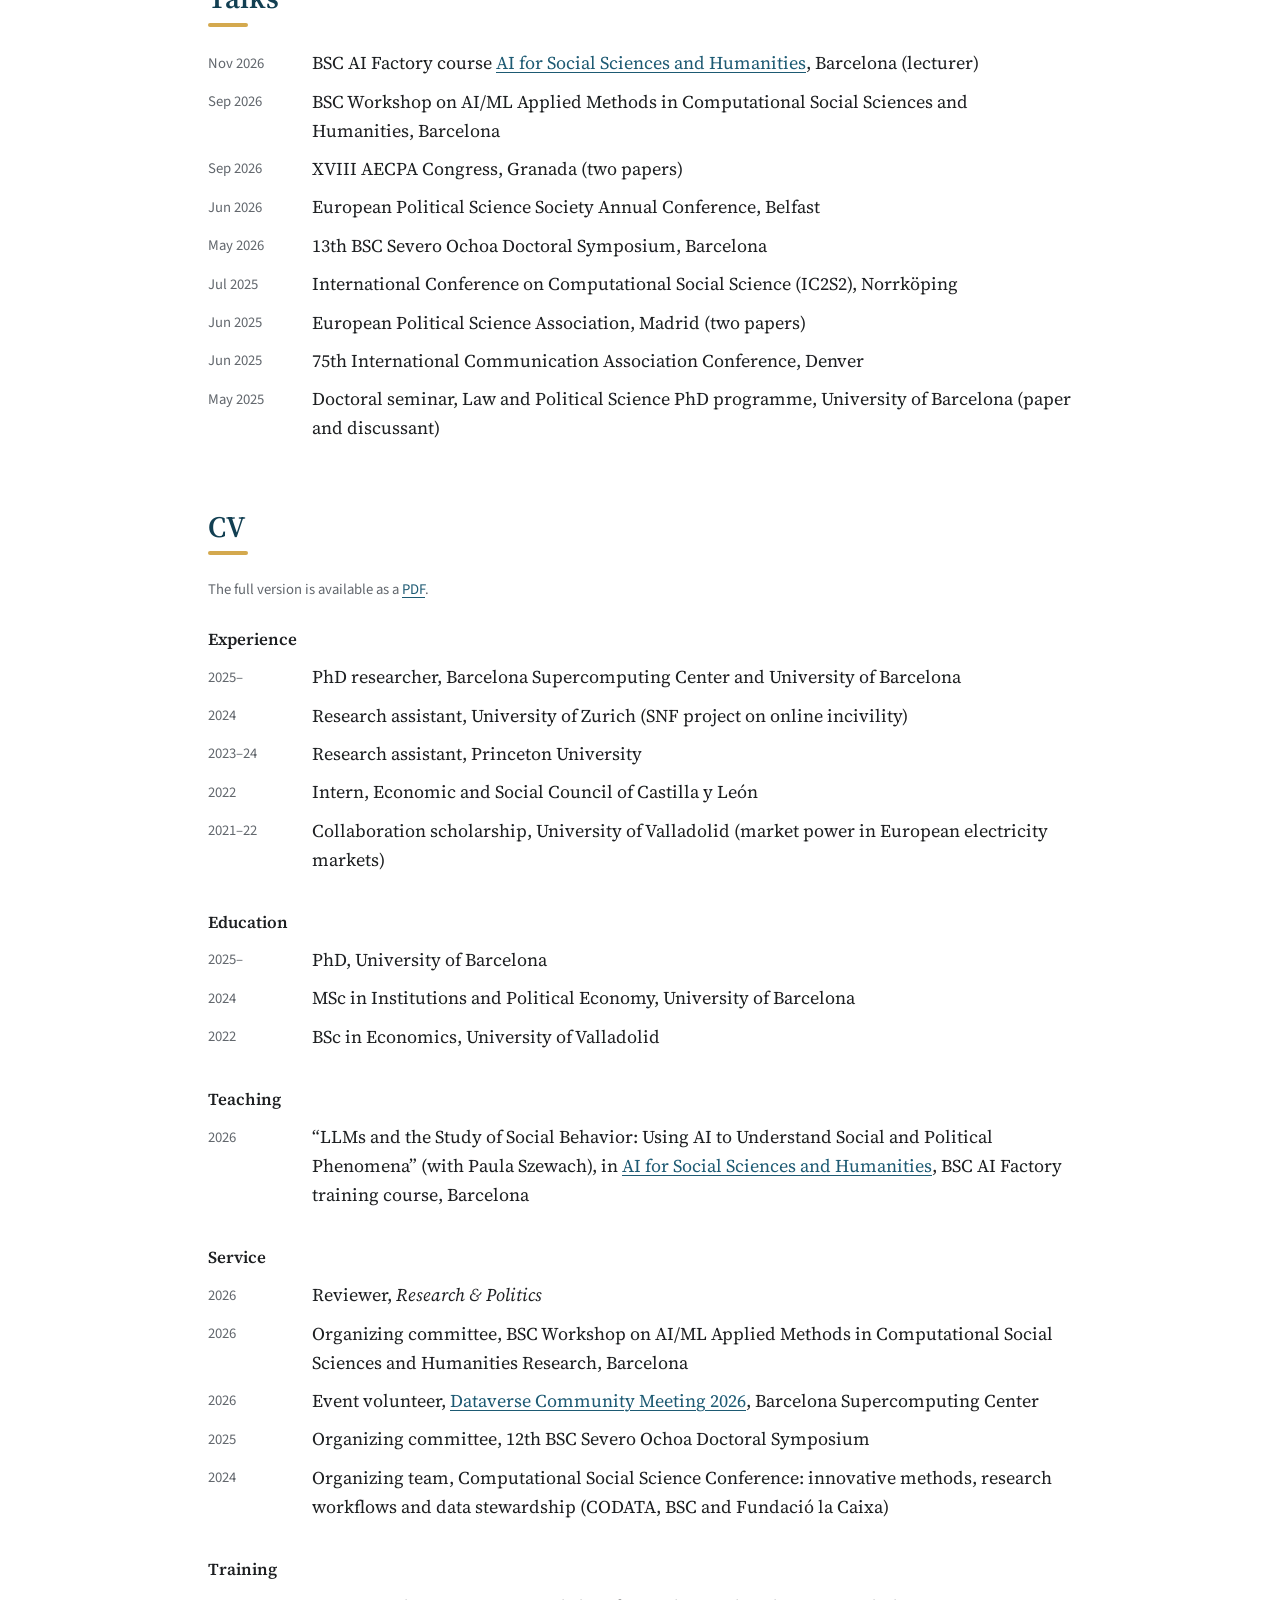
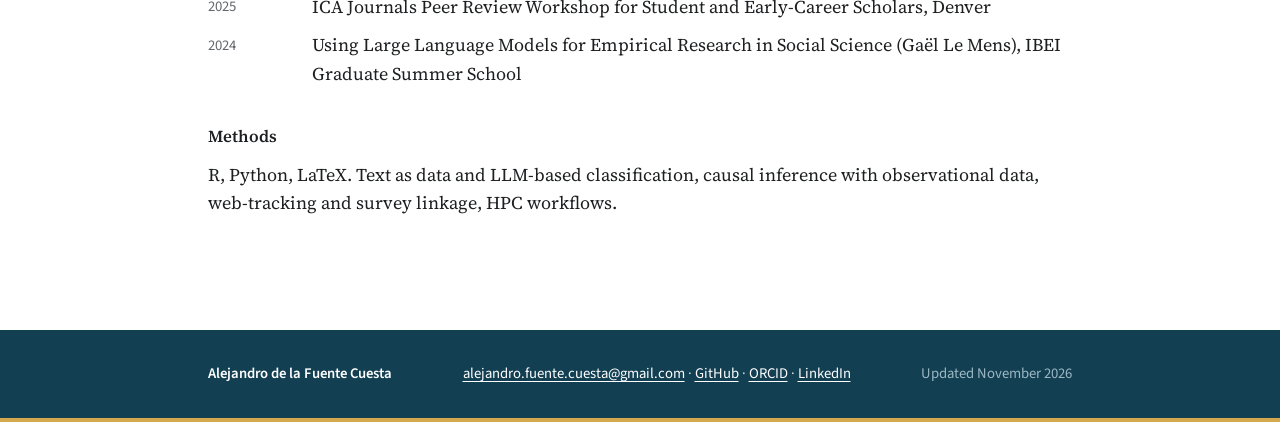
==== commit 776de449: "Site: add Training section and LinkedIn links Co-Authored-By: Claude Opus 5.5 <noreply@anthropic.com" ====
--- a/index.html
+++ b/index.html
@@ -40,7 +40,8 @@
   "sameAs": [
     "https://orcid.org/0009-0006-2961-4059",
     "https://github.com/Alejandrofuentecuesta",
-    "https://www.bsc.es/de-la-fuente-cuesta-alejandro"
+    "https://www.bsc.es/de-la-fuente-cuesta-alejandro",
+    "https://www.linkedin.com/in/alejandro-de-la-fuente-488835200/"
   ]
 }
 </script>
@@ -81,6 +82,7 @@
       <a class="btn" href="mailto:alejandro.fuente.cuesta@gmail.com"><svg viewBox="0 0 24 24" aria-hidden="true"><rect x="3" y="5" width="18" height="14" rx="2"/><path d="m3 7 9 6 9-6"/></svg>alejandro.fuente.cuesta@gmail.com</a>
       <a class="btn" href="https://github.com/Alejandrofuentecuesta"><svg viewBox="0 0 24 24" aria-hidden="true"><path d="M9 19c-4.3 1.4-4.3-2.5-6-3m12 5v-3.5c0-1 .1-1.4-.5-2 2.8-.3 5.5-1.4 5.5-6a4.6 4.6 0 0 0-1.3-3.2 4.2 4.2 0 0 0-.1-3.2s-1.1-.3-3.5 1.3a12.3 12.3 0 0 0-6.2 0C6.5 2.8 5.4 3.1 5.4 3.1a4.2 4.2 0 0 0-.1 3.2A4.6 4.6 0 0 0 4 9.5c0 4.6 2.7 5.7 5.5 6-.6.6-.6 1.2-.5 2V21"/></svg>GitHub</a>
       <a class="btn" href="https://orcid.org/0009-0006-2961-4059"><svg viewBox="0 0 24 24" aria-hidden="true"><circle cx="12" cy="12" r="9"/><path d="M9 10v6M9 7.5v.01M12.5 16v-6h2a3 3 0 0 1 0 6z"/></svg>ORCID</a>
+      <a class="btn" href="https://www.linkedin.com/in/alejandro-de-la-fuente-488835200/"><svg viewBox="0 0 24 24" aria-hidden="true"><rect x="3" y="3" width="18" height="18" rx="2"/><path d="M8 10v7M8 7v.01M12 17v-7m0 3a3 3 0 0 1 6 0v4"/></svg>LinkedIn</a>
     </p>
   </div>
 </header>
@@ -273,6 +275,12 @@
     <tr><td>2024</td><td>Organizing team, Computational Social Science Conference: innovative methods, research workflows and data stewardship (CODATA, BSC and Fundació la Caixa)</td></tr>
   </table>
 
+  <h3>Training</h3>
+  <table class="rows">
+    <tr><td>2025</td><td>ICA Journals Peer Review Workshop for Student and Early-Career Scholars, Denver</td></tr>
+    <tr><td>2024</td><td>Using Large Language Models for Empirical Research in Social Science (Gaël Le Mens), IBEI Graduate Summer School</td></tr>
+  </table>
+
   <h3>Methods</h3>
   <p>R, Python, LaTeX. Text as data and LLM-based classification, causal inference with observational data, web-tracking and survey linkage, HPC workflows.</p>
 </section>
@@ -281,8 +289,8 @@
 <footer>
   <div class="foot-inner">
     <span class="foot-name">Alejandro de la Fuente Cuesta</span>
-    <span><a href="mailto:alejandro.fuente.cuesta@gmail.com">alejandro.fuente.cuesta@gmail.com</a> · <a href="https://github.com/Alejandrofuentecuesta">GitHub</a> · <a href="https://orcid.org/0009-0006-2961-4059">ORCID</a></span>
-    <span class="foot-upd">Updated October 2026</span>
+    <span><a href="mailto:alejandro.fuente.cuesta@gmail.com">alejandro.fuente.cuesta@gmail.com</a> · <a href="https://github.com/Alejandrofuentecuesta">GitHub</a> · <a href="https://orcid.org/0009-0006-2961-4059">ORCID</a> · <a href="https://www.linkedin.com/in/alejandro-de-la-fuente-488835200/">LinkedIn</a></span>
+    <span class="foot-upd">Updated November 2026</span>
   </div>
 </footer>
 </body>
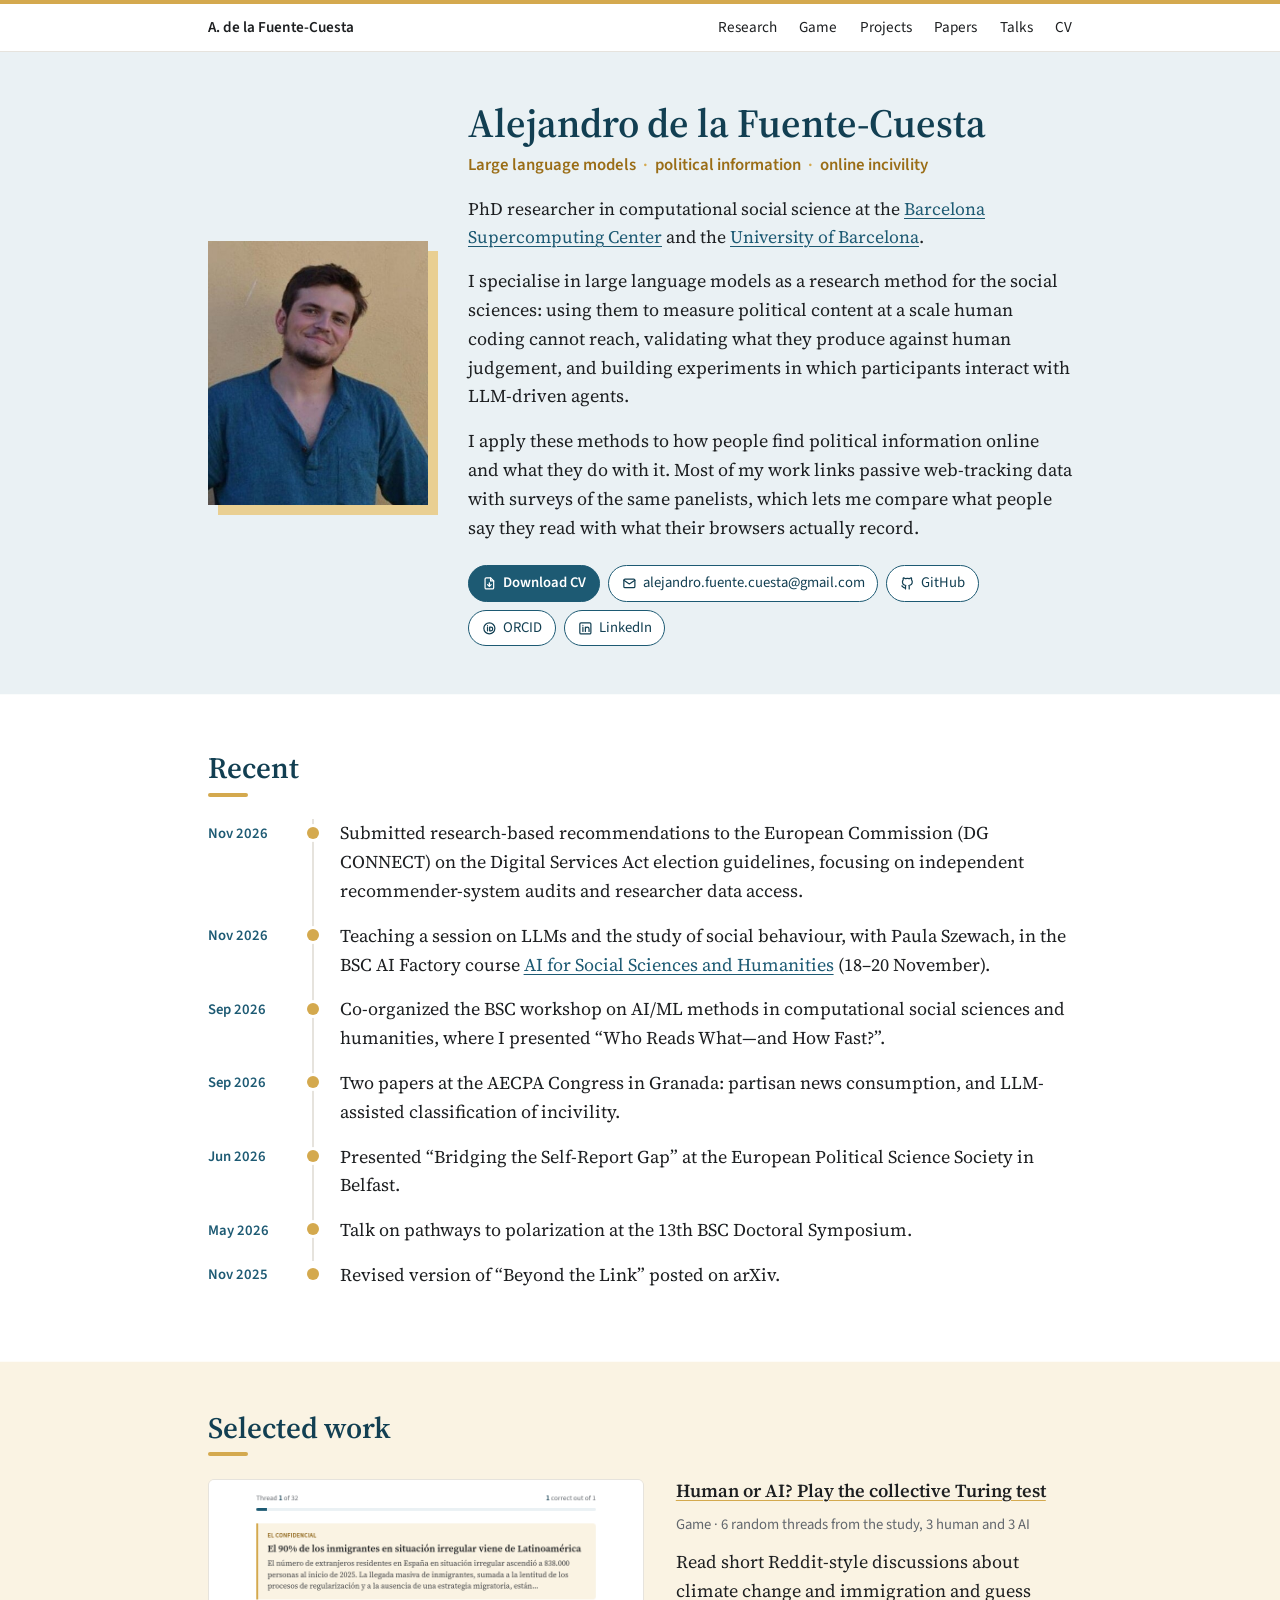
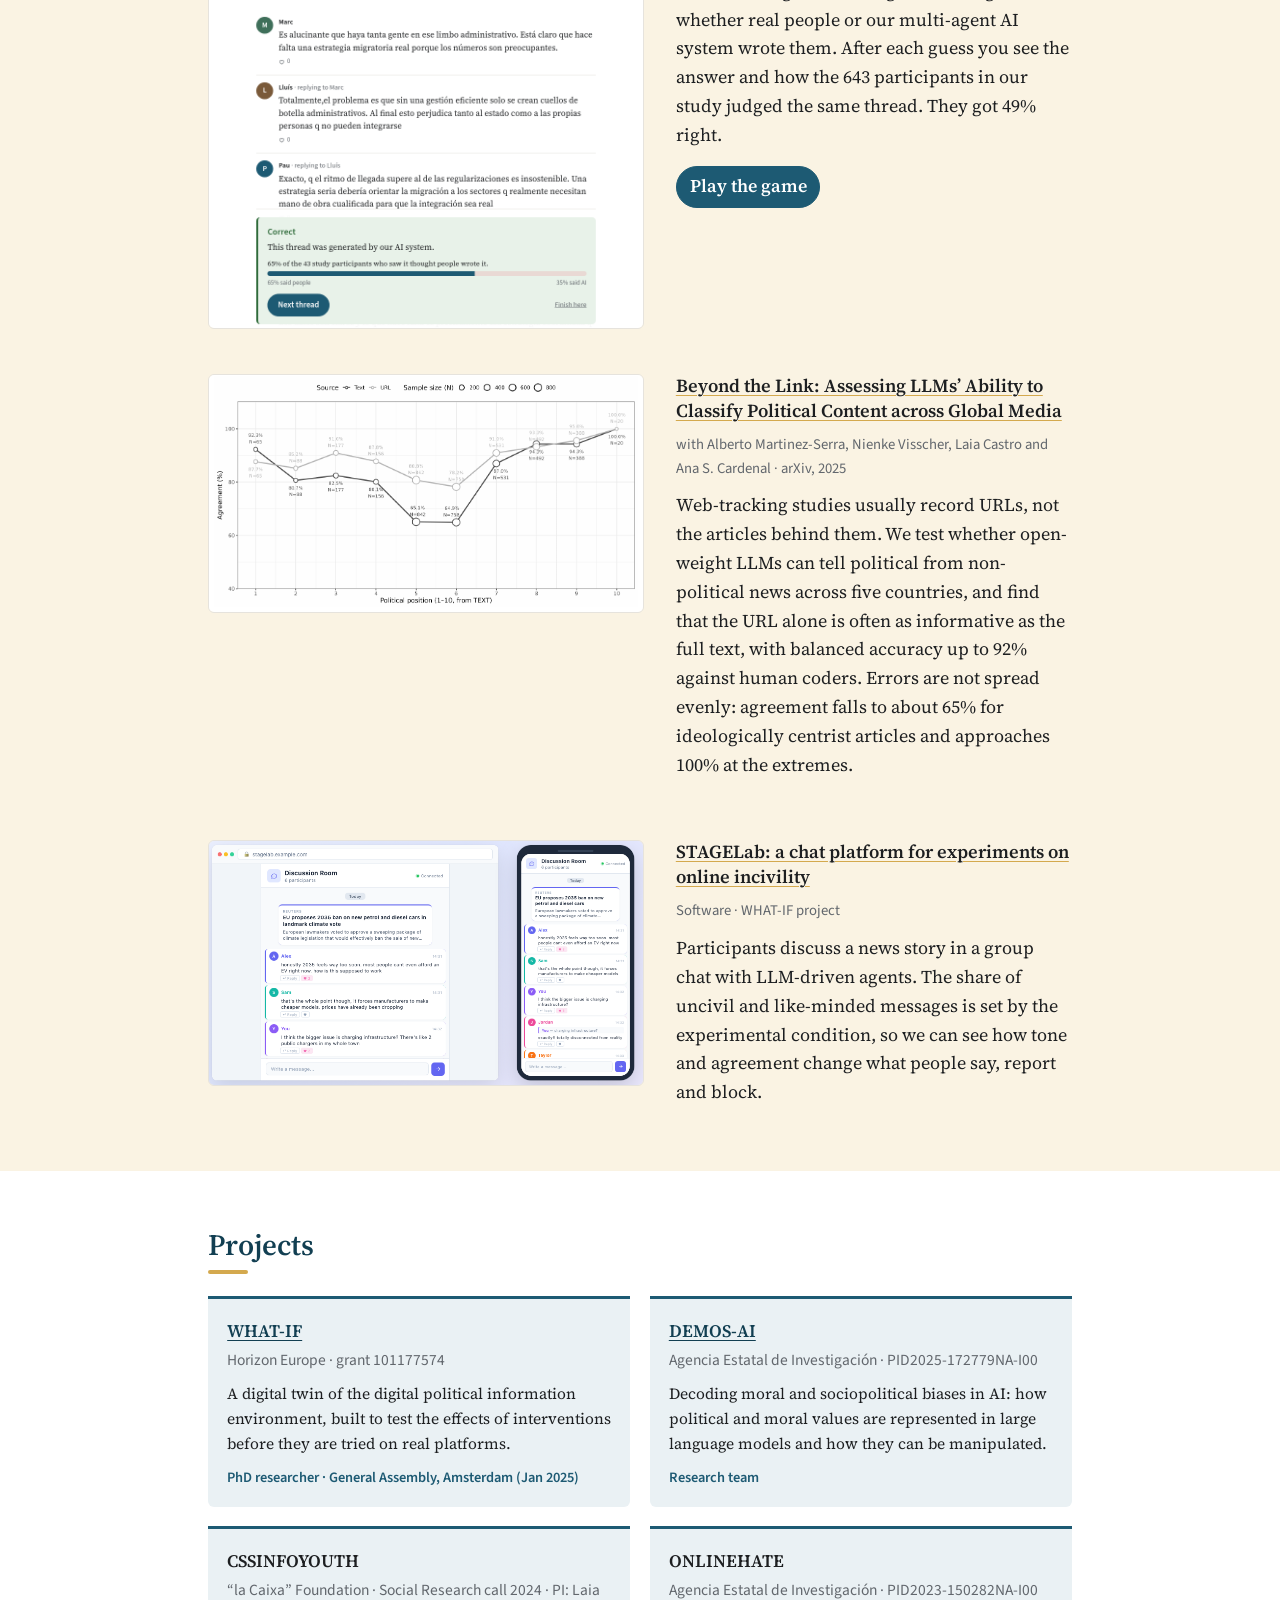
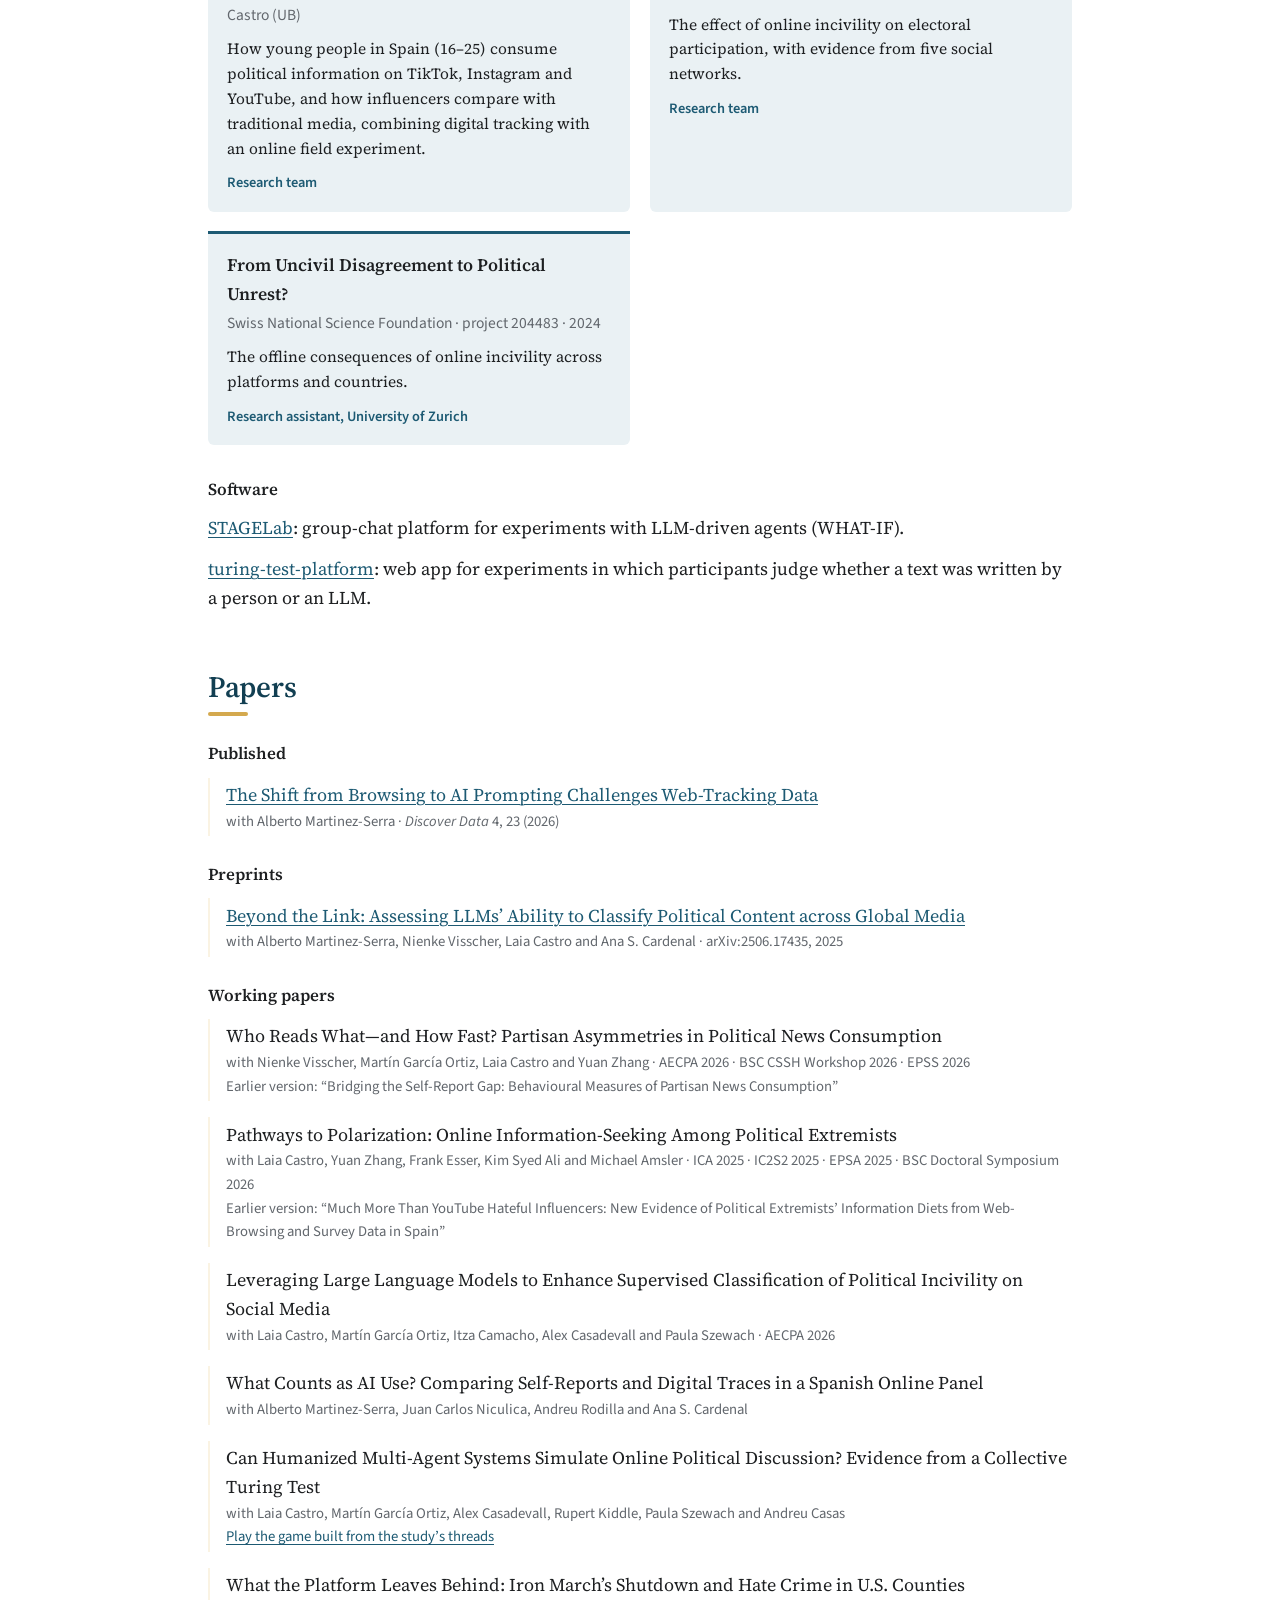
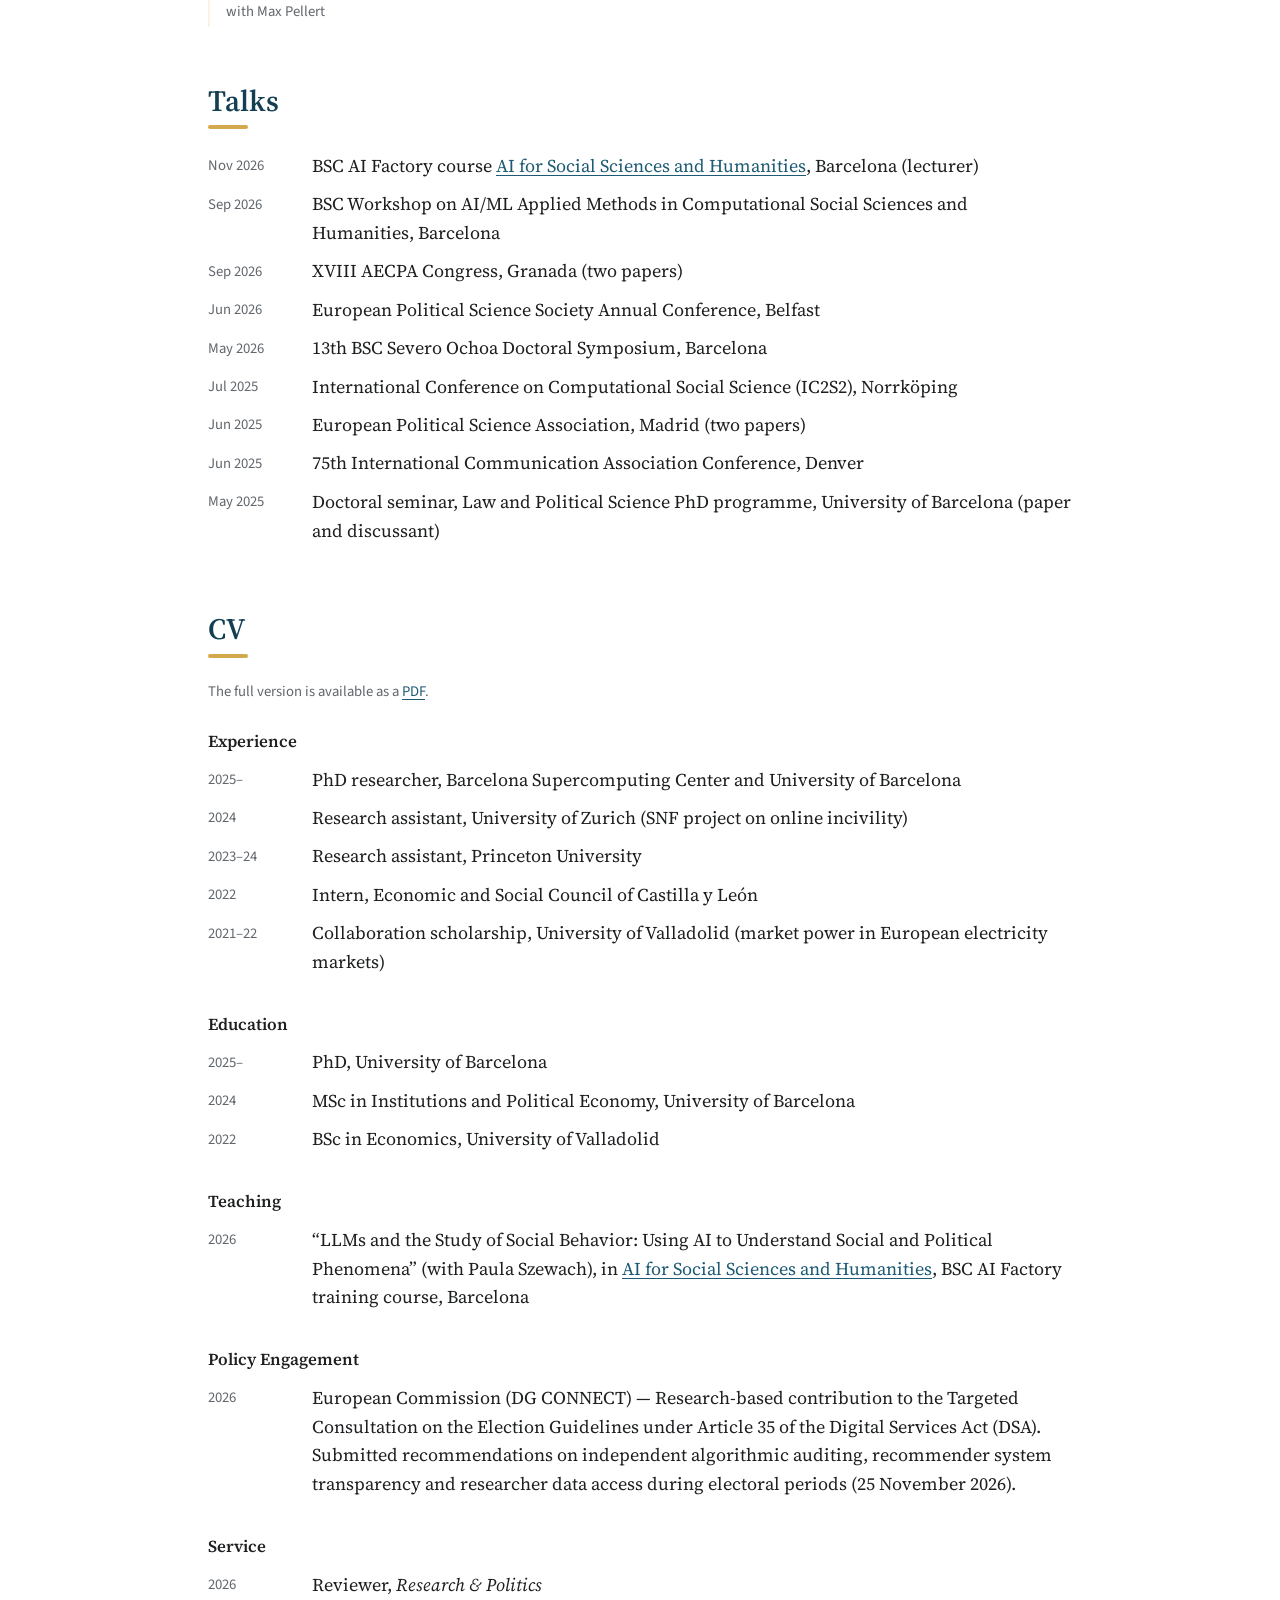
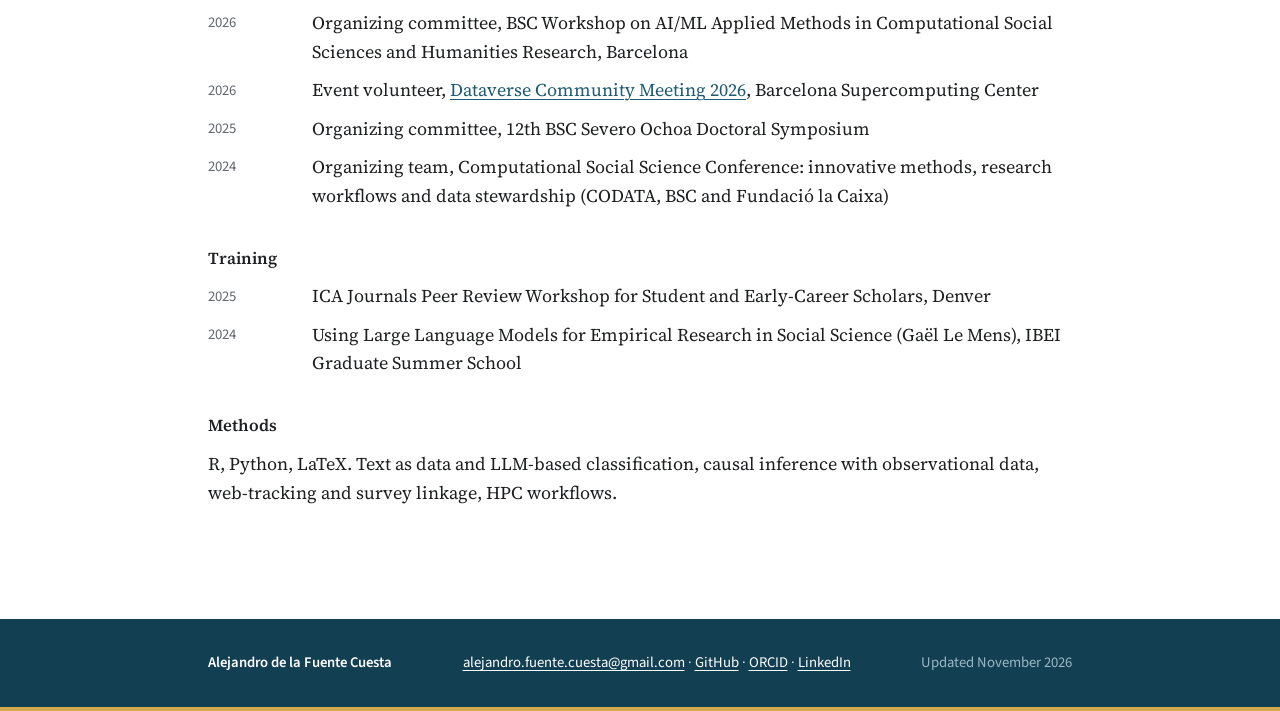
==== commit 3559dba6: "Add European Commission DSA consultation to policy engagement" ====
--- a/index.html
+++ b/index.html
@@ -90,6 +90,7 @@
 <section class="news">
   <h2>Recent</h2>
   <dl>
+    <dt>Nov 2026</dt><dd>Submitted research-based recommendations to the European Commission (DG CONNECT) on the Digital Services Act election guidelines, focusing on independent recommender-system audits and researcher data access.</dd>
     <dt>Nov 2026</dt><dd>Teaching a session on LLMs and the study of social behaviour, with Paula Szewach, in the BSC AI Factory course <a href="https://bsc-aifactory.eu/training/ai-for-social-sciences-and-humanities/">AI for Social Sciences and Humanities</a> (18–20 November).</dd>
     <dt>Sep 2026</dt><dd>Co-organized the BSC workshop on AI/ML methods in computational social sciences and humanities, where I presented “Who Reads What—and How Fast?”.</dd>
     <dt>Sep 2026</dt><dd>Two papers at the AECPA Congress in Granada: partisan news consumption, and LLM-assisted classification of incivility.</dd>
@@ -266,6 +267,11 @@
     <tr><td>2026</td><td>“LLMs and the Study of Social Behavior: Using AI to Understand Social and Political Phenomena” (with Paula Szewach), in <a href="https://bsc-aifactory.eu/training/ai-for-social-sciences-and-humanities/">AI for Social Sciences and Humanities</a>, BSC AI Factory training course, Barcelona</td></tr>
   </table>
 
+  <h3>Policy Engagement</h3>
+  <table class="rows">
+    <tr><td>2026</td><td>European Commission (DG CONNECT) — Research-based contribution to the Targeted Consultation on the Election Guidelines under Article 35 of the Digital Services Act (DSA). Submitted recommendations on independent algorithmic auditing, recommender system transparency and researcher data access during electoral periods (25 November 2026).</td></tr>
+  </table>
+
   <h3>Service</h3>
   <table class="rows">
     <tr><td>2026</td><td>Reviewer, <i>Research &amp; Politics</i></td></tr>
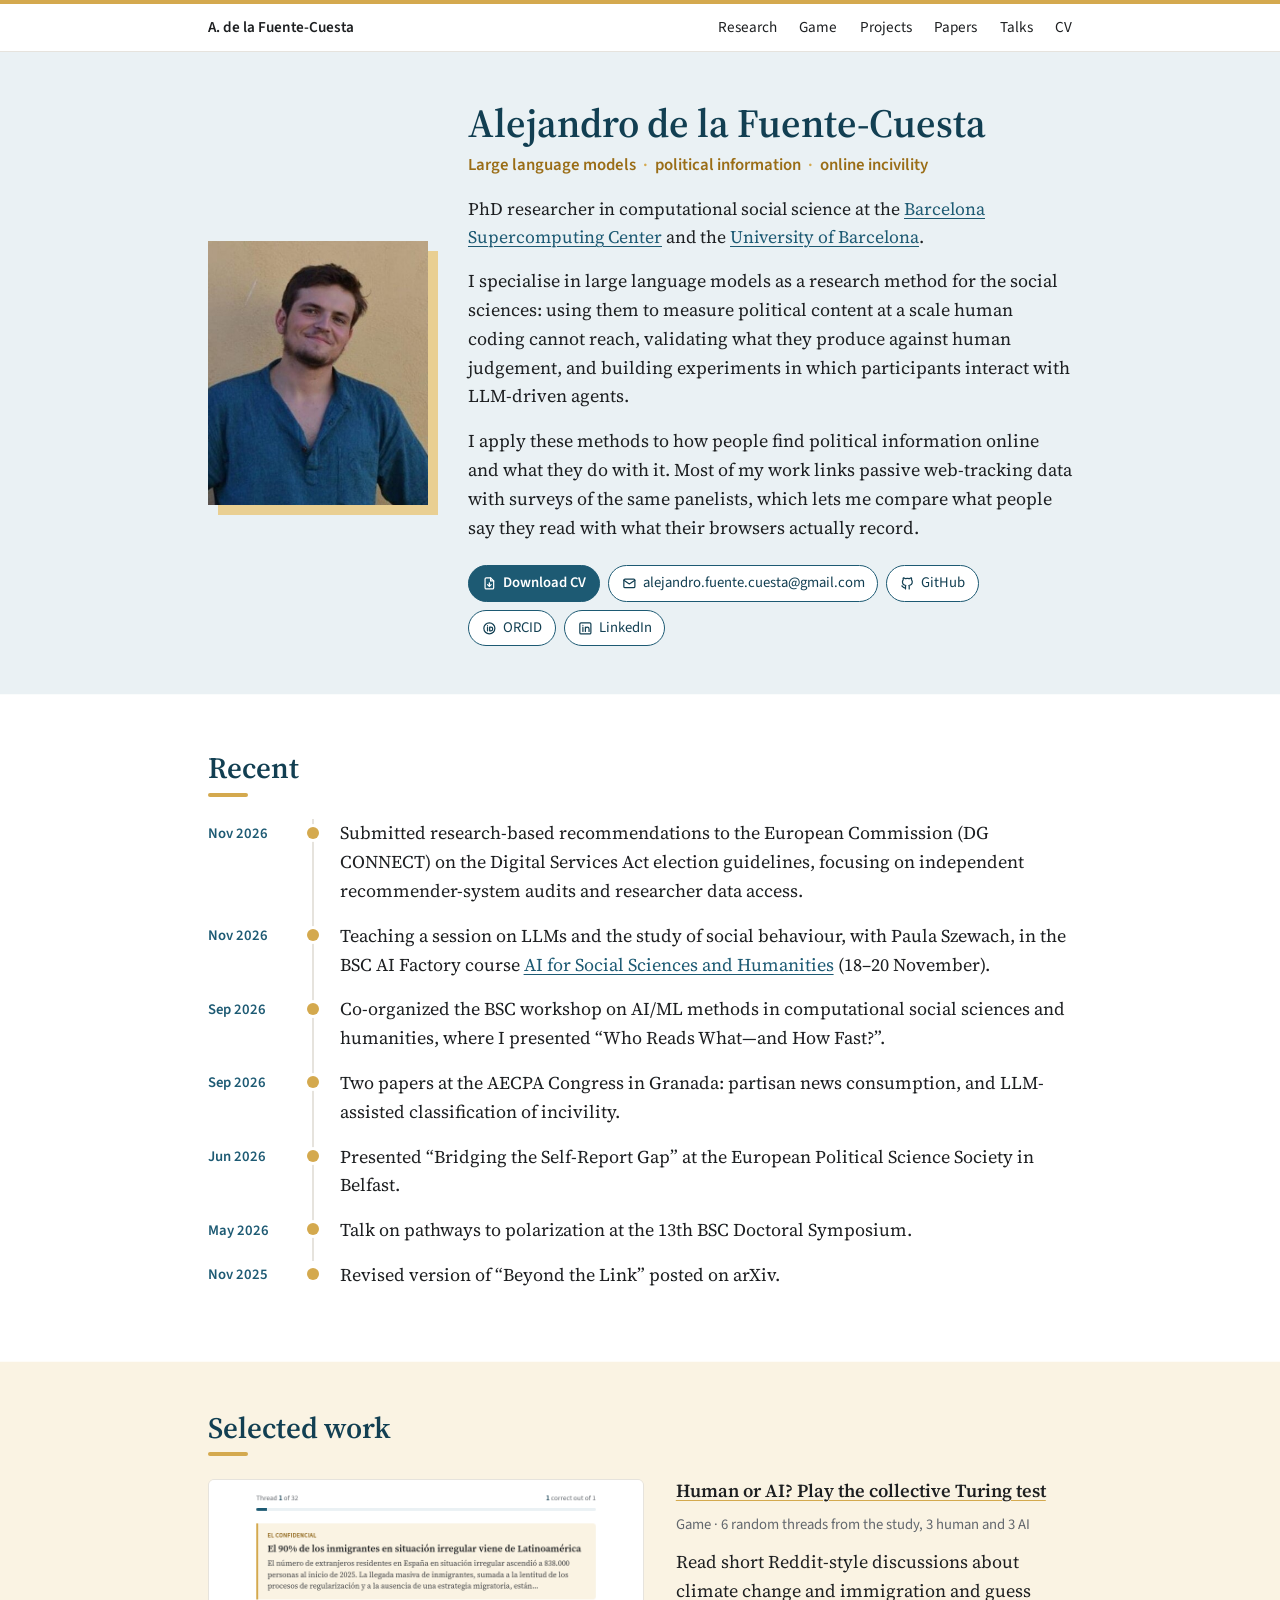
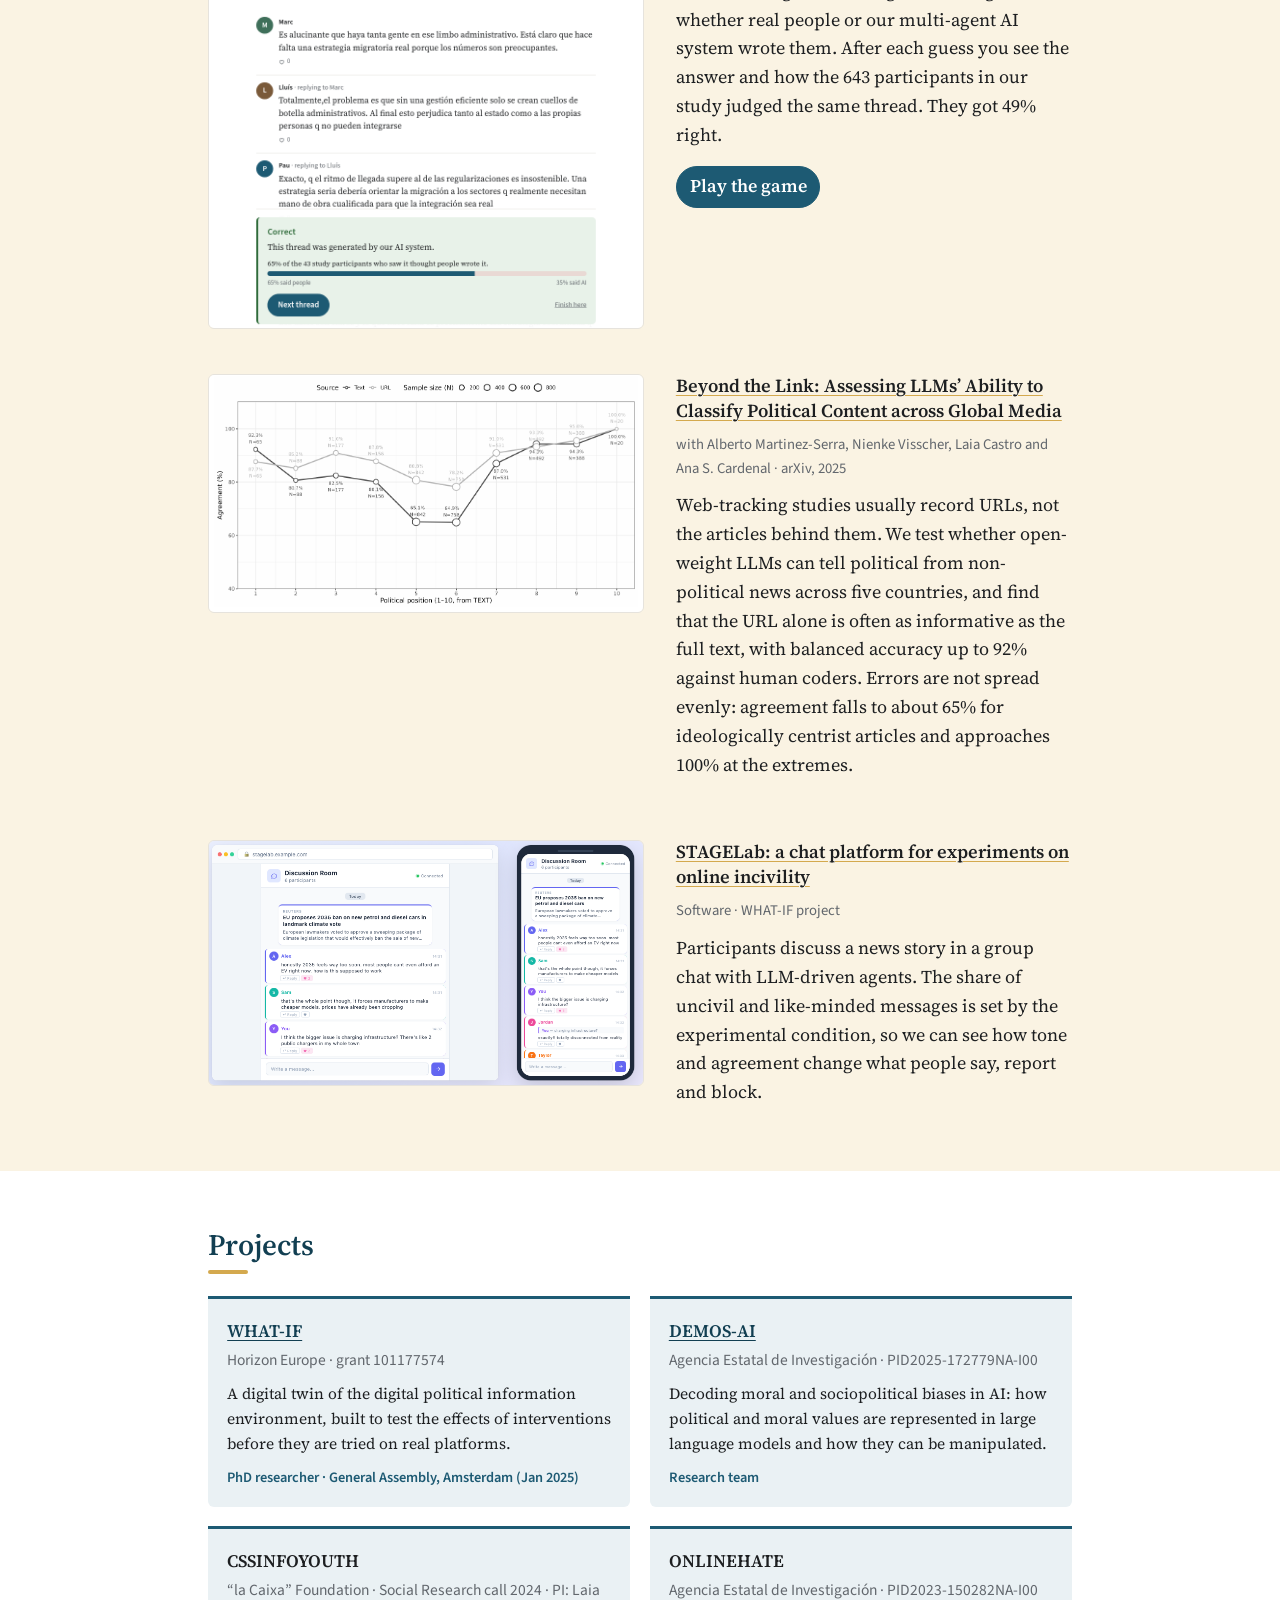
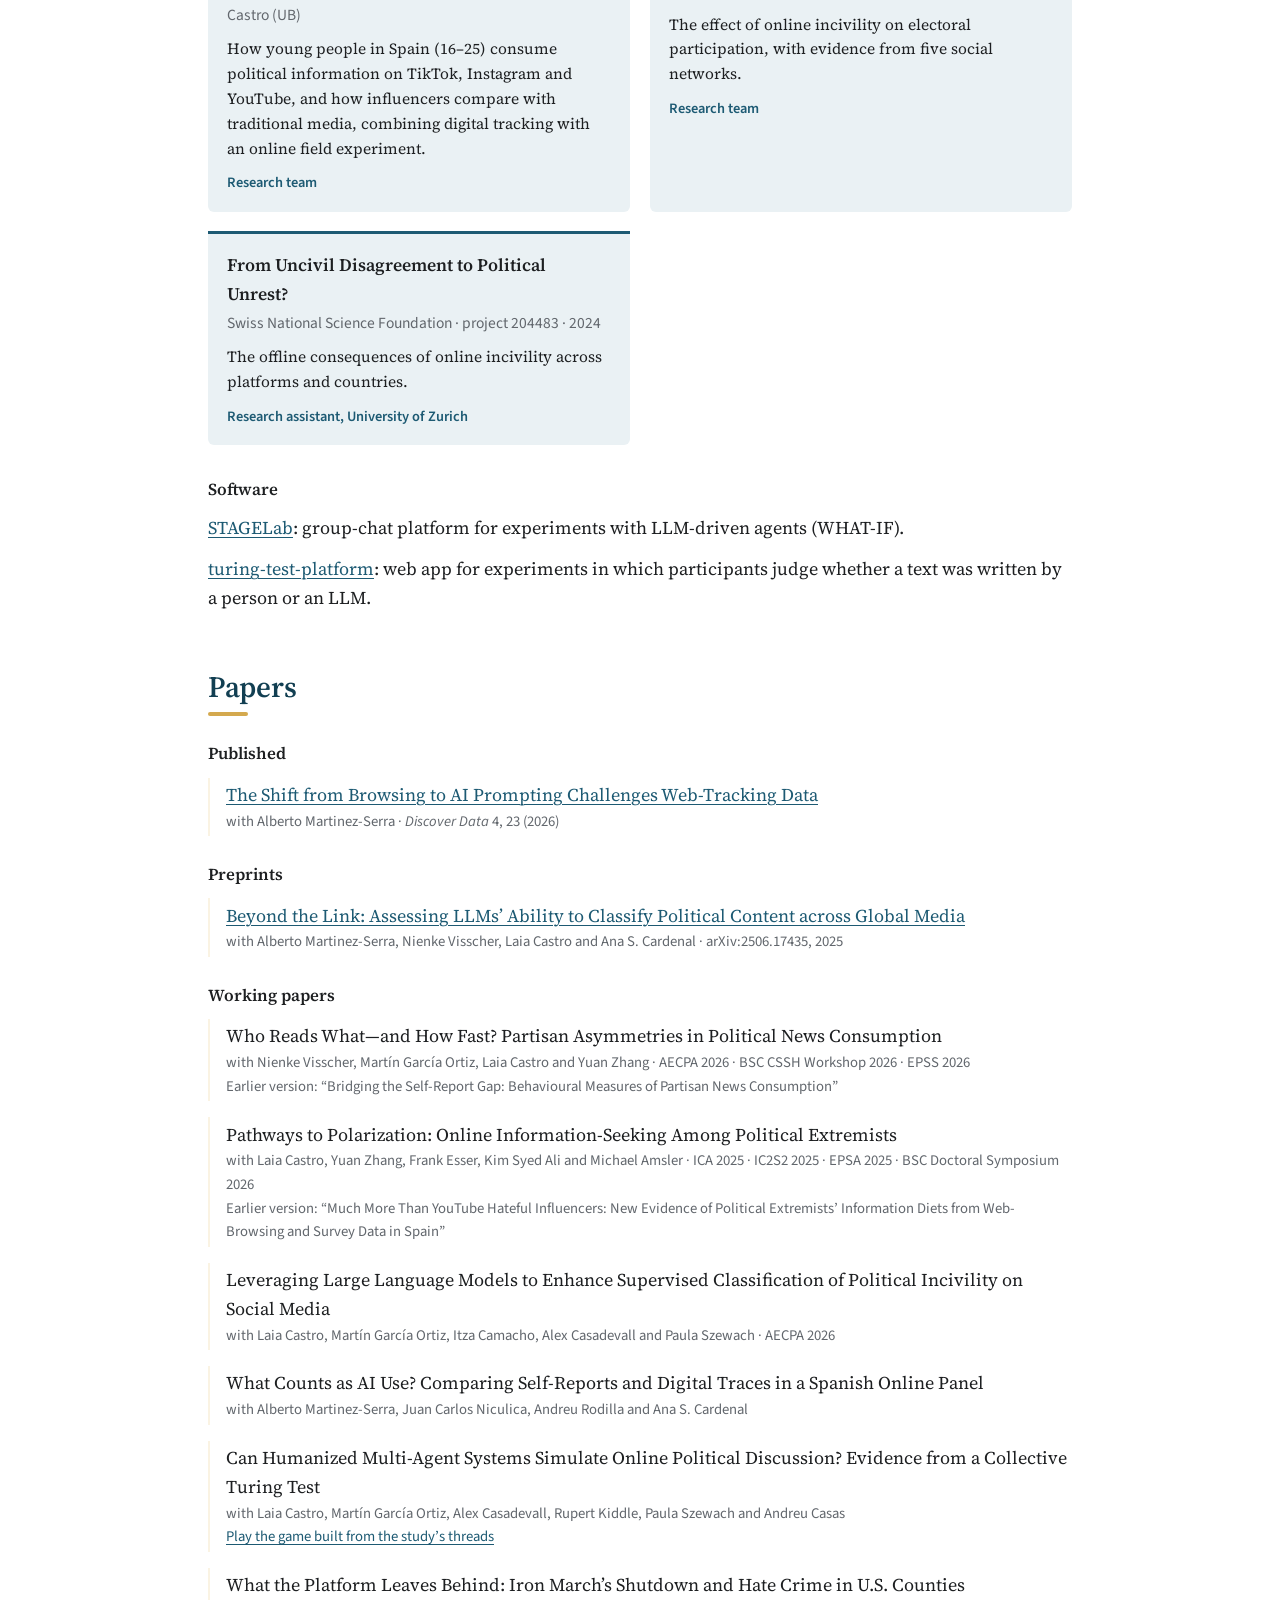
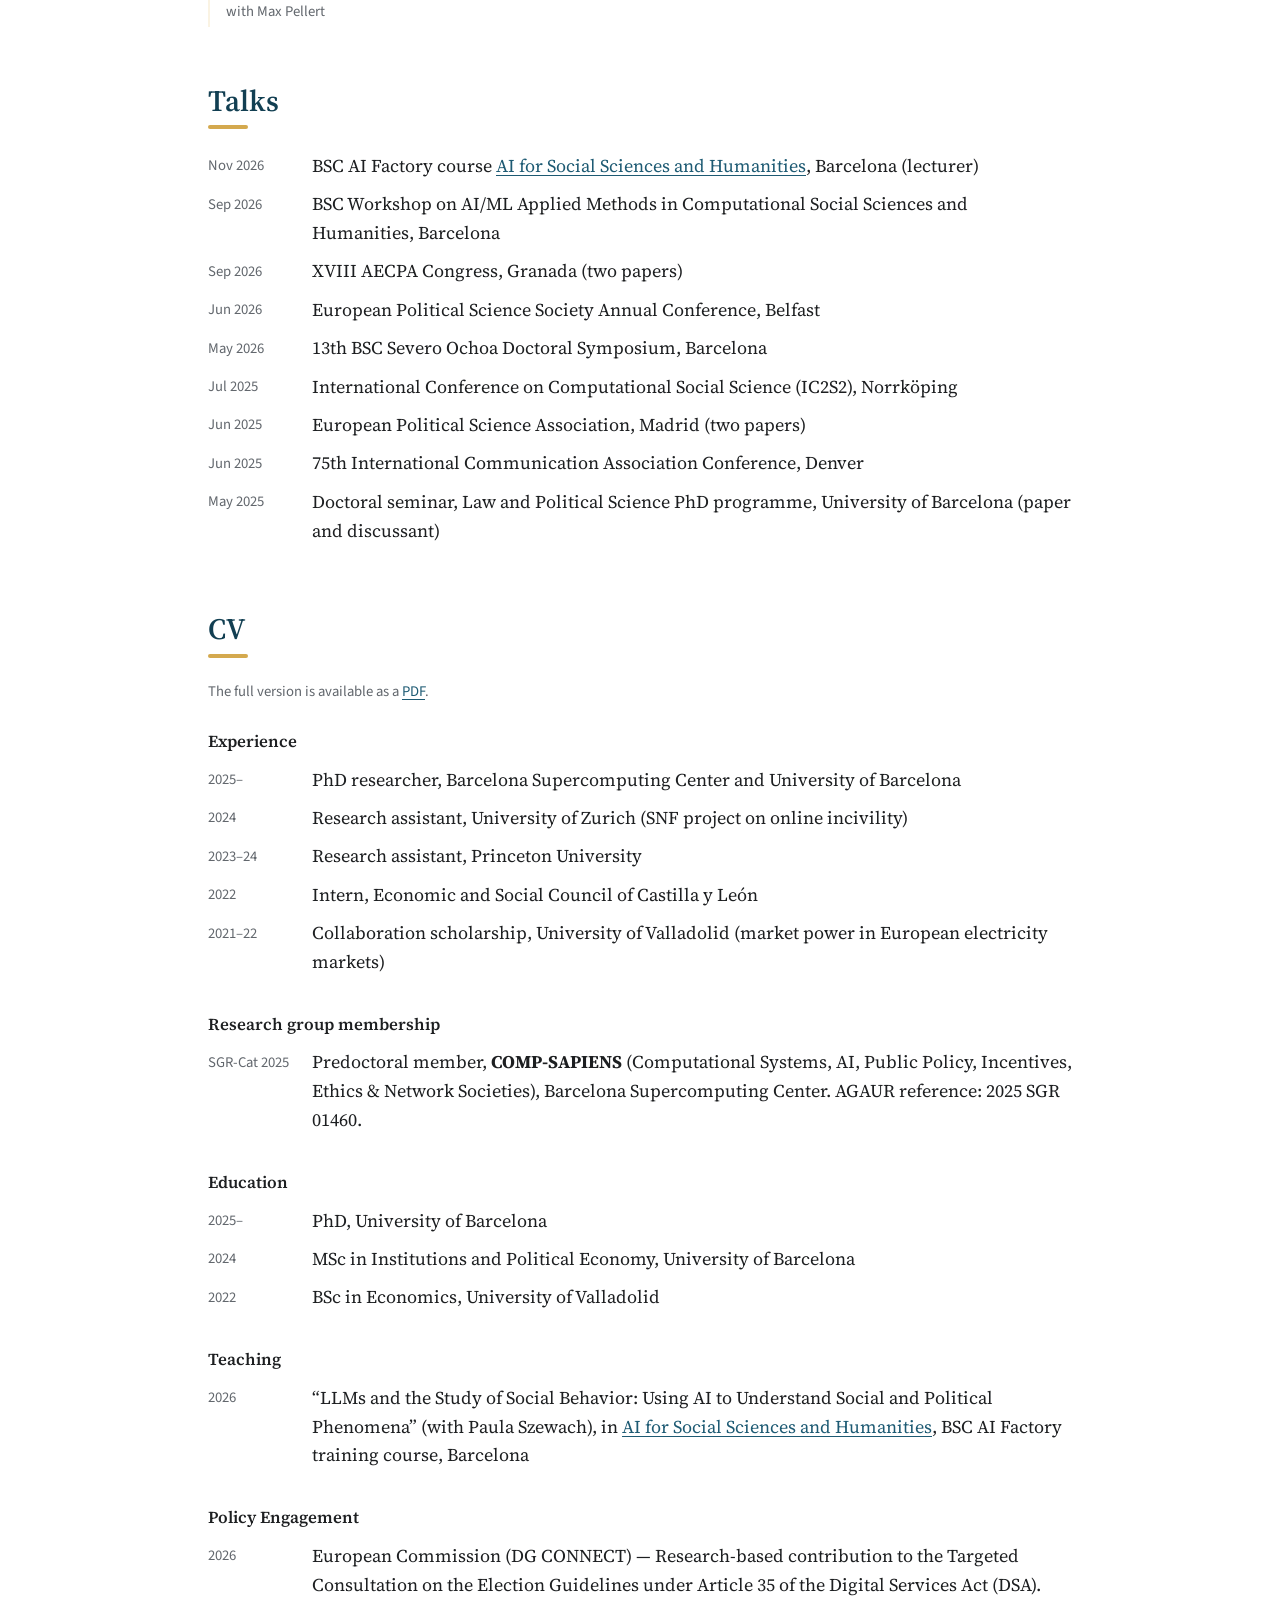
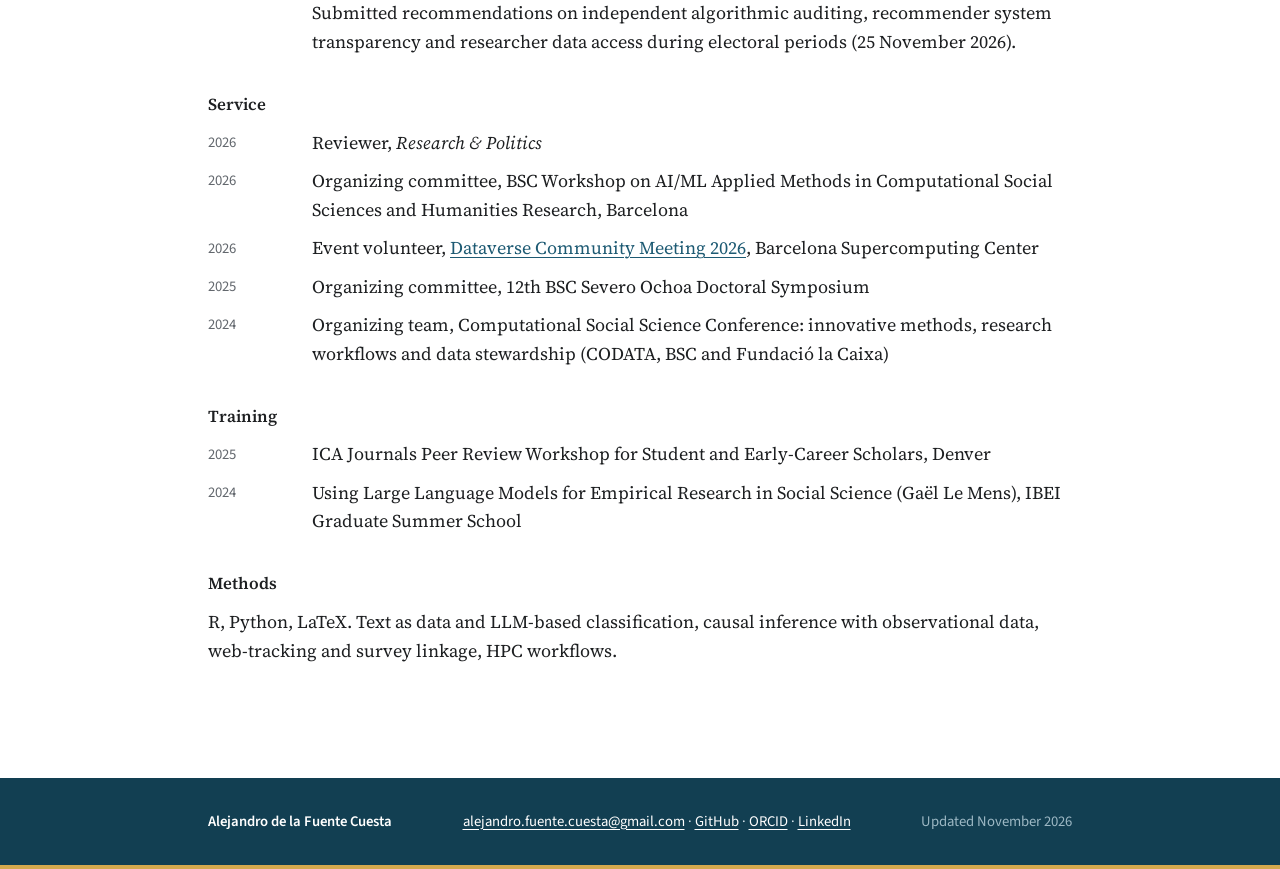
==== commit f9022d7c: "Add COMP-SAPIENS SGR research group membership to web CV" ====
--- a/index.html
+++ b/index.html
@@ -255,6 +255,11 @@
     <tr><td>2021–22</td><td>Collaboration scholarship, University of Valladolid (market power in European electricity markets)</td></tr>
   </table>
 
+  <h3>Research group membership</h3>
+  <table class="rows">
+    <tr><td>SGR-Cat 2025</td><td>Predoctoral member, <strong>COMP-SAPIENS</strong> (Computational Systems, AI, Public Policy, Incentives, Ethics &amp; Network Societies), Barcelona Supercomputing Center. AGAUR reference: 2025 SGR 01460.</td></tr>
+  </table>
+
   <h3>Education</h3>
   <table class="rows">
     <tr><td>2025–</td><td>PhD, University of Barcelona</td></tr>
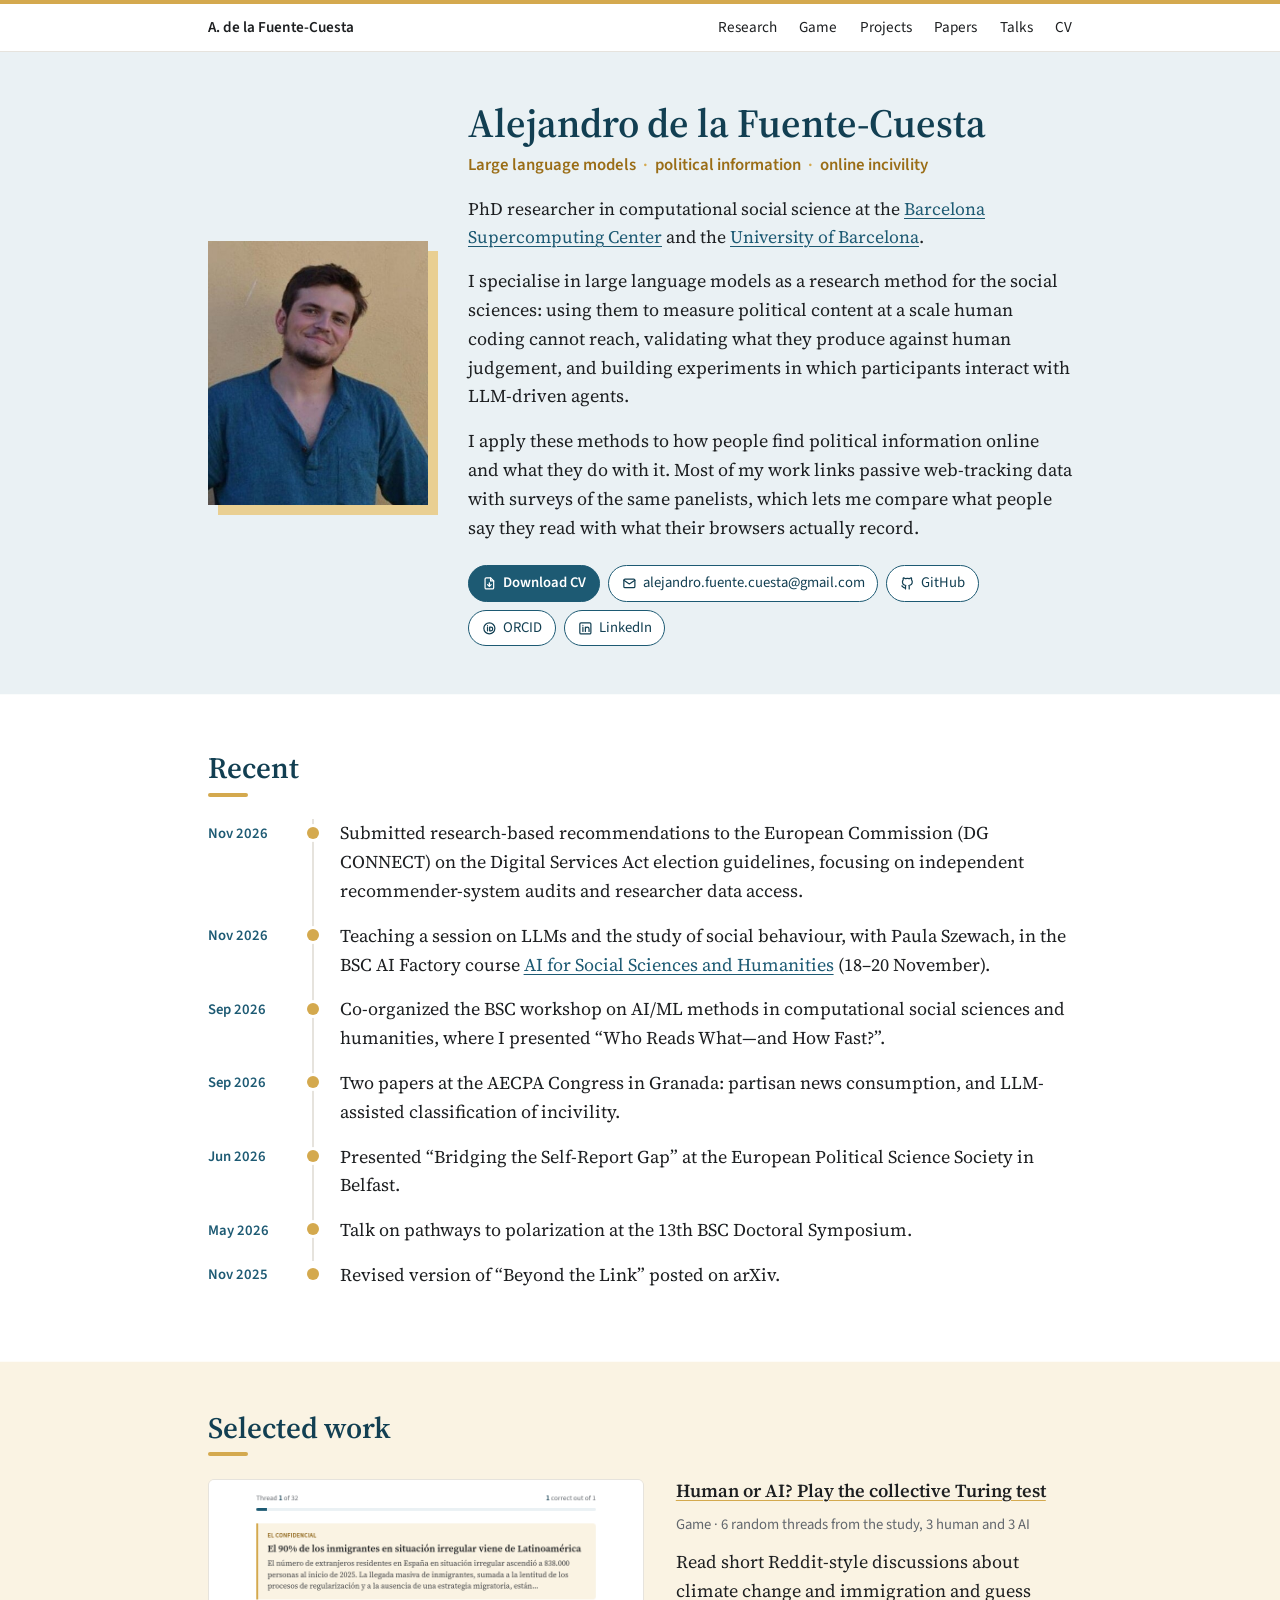
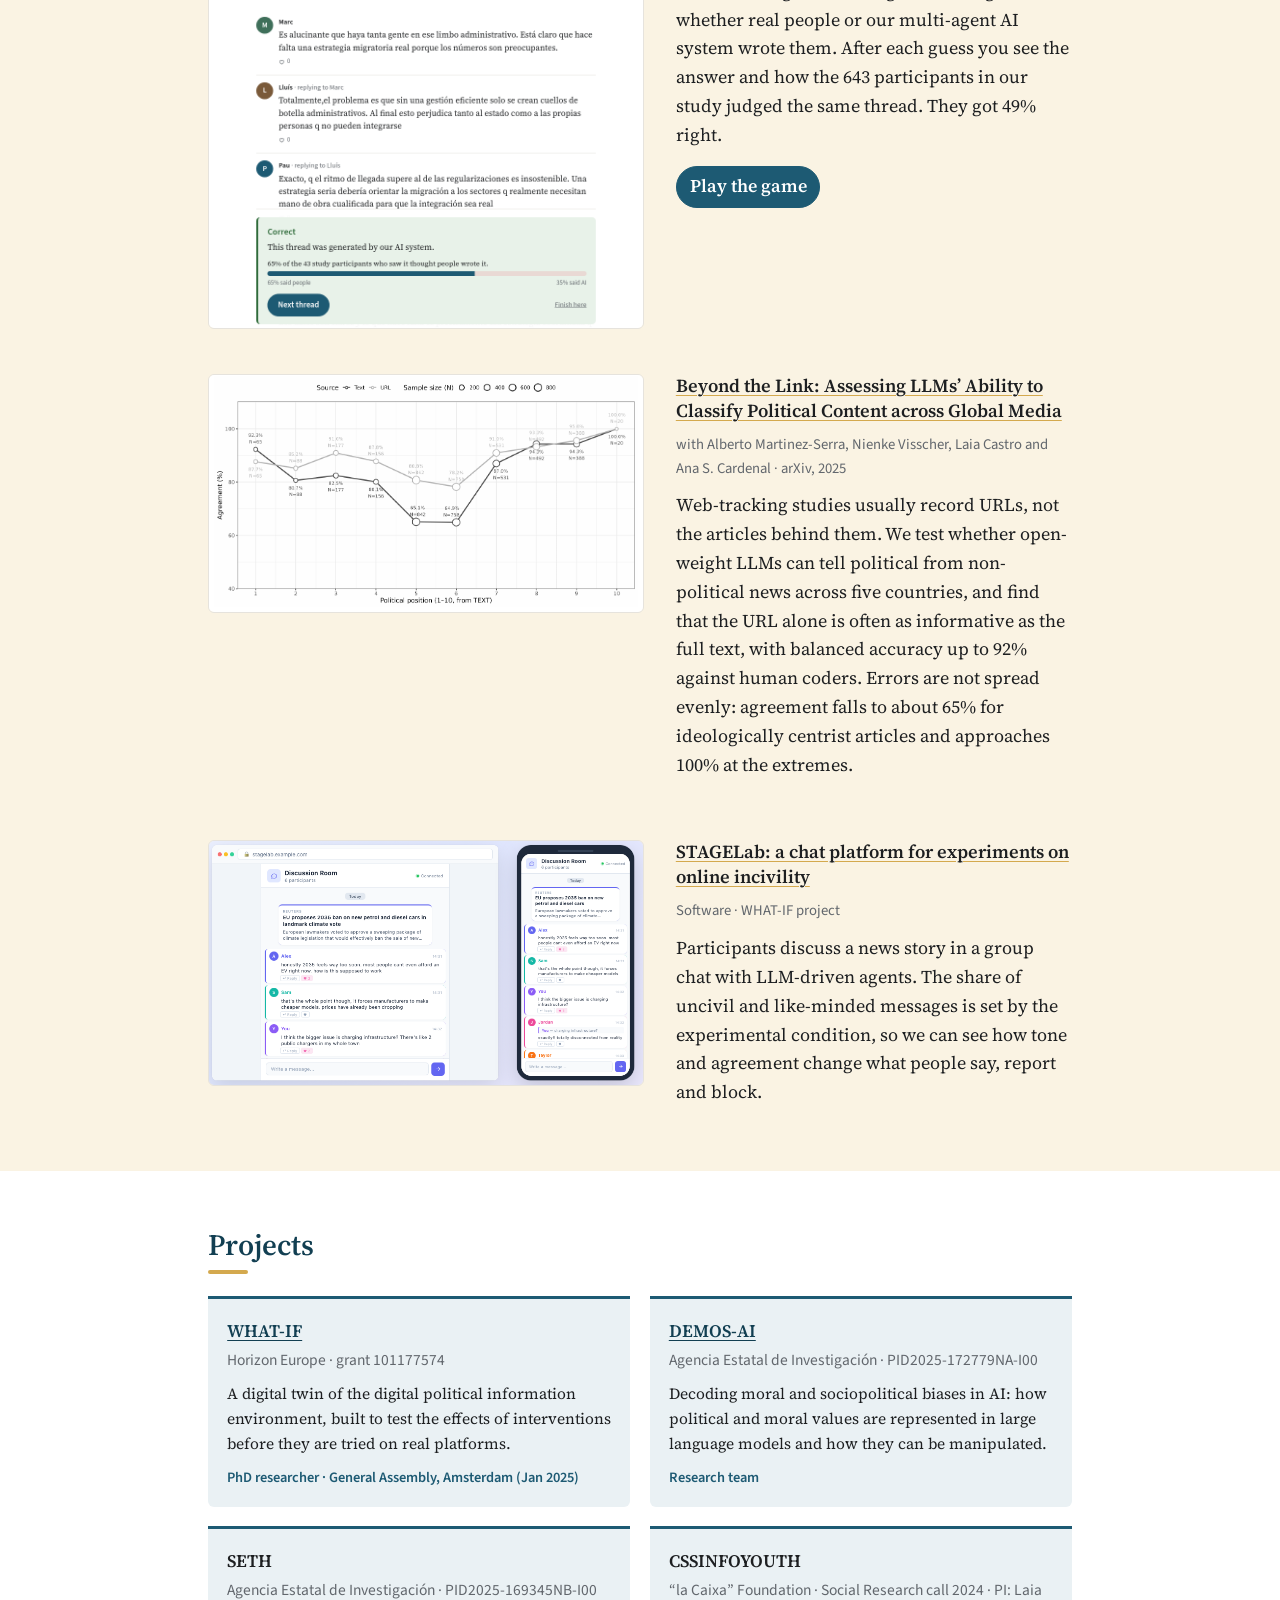
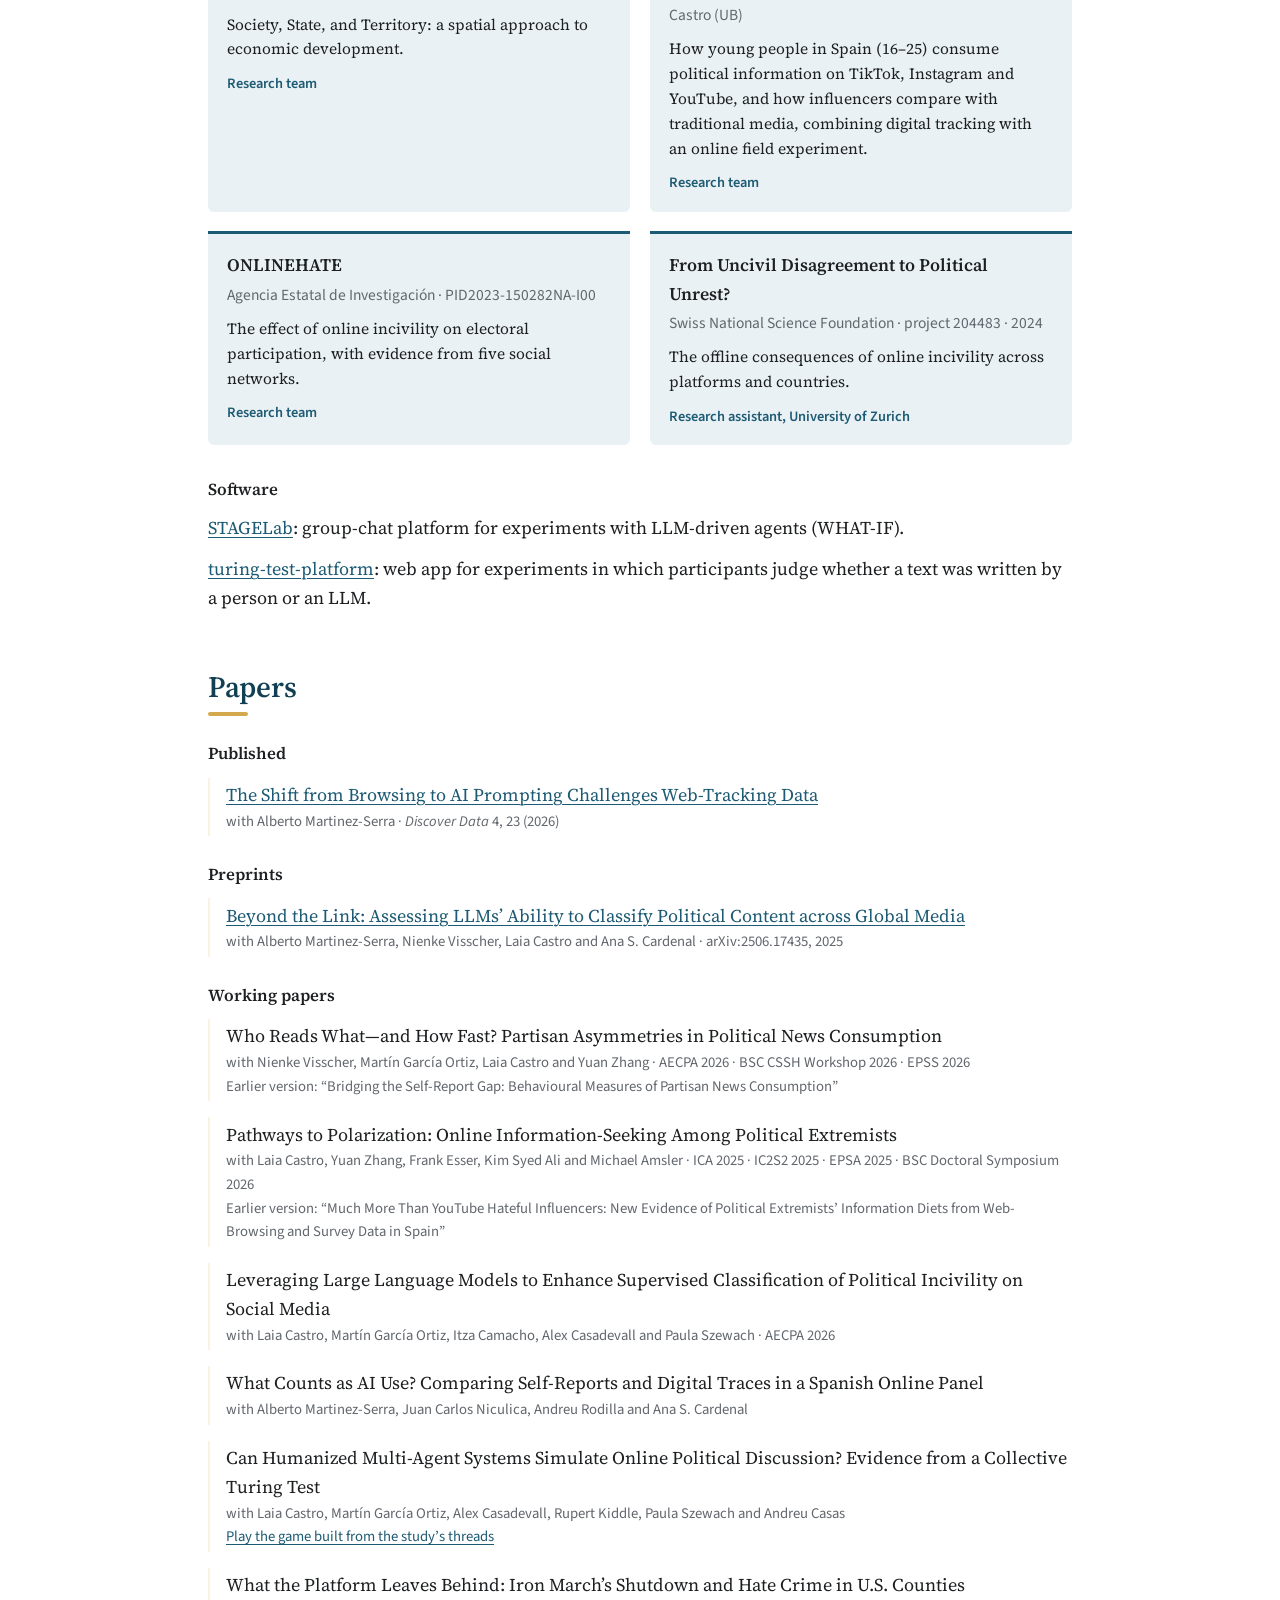
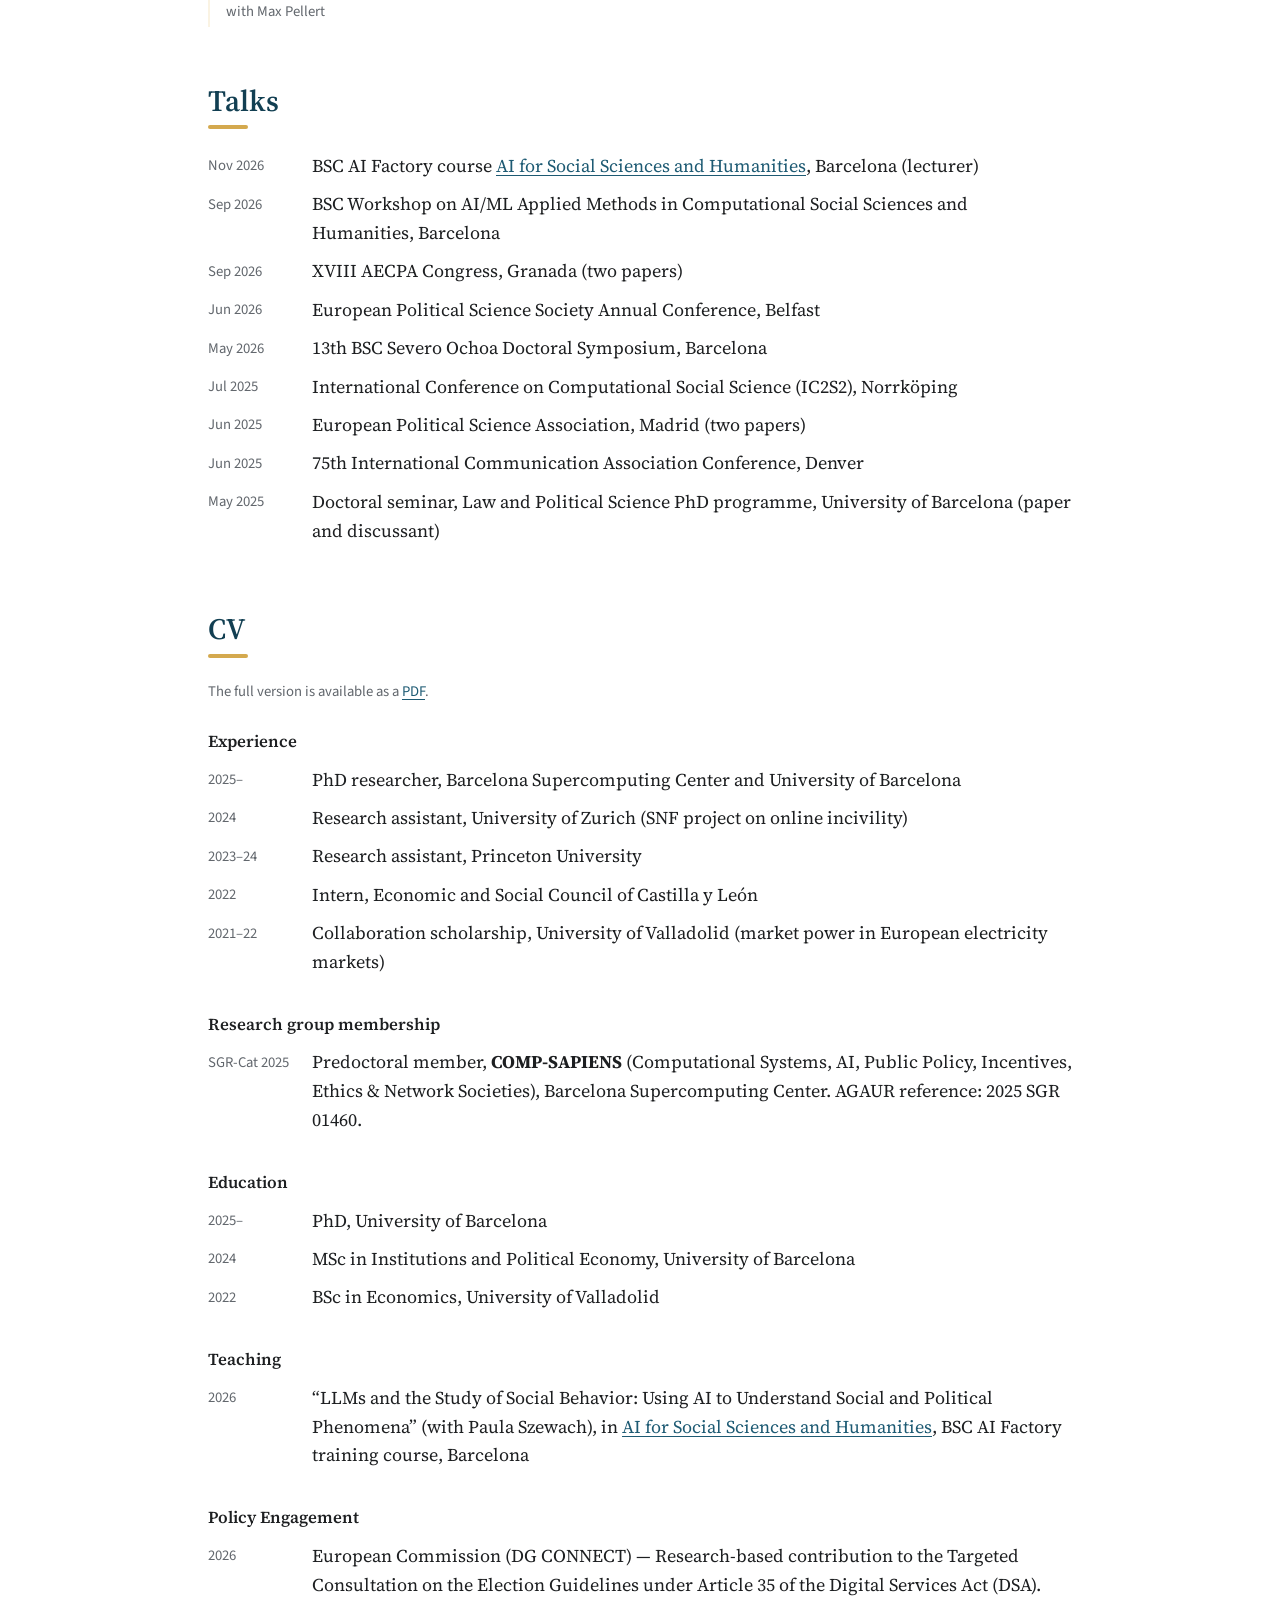
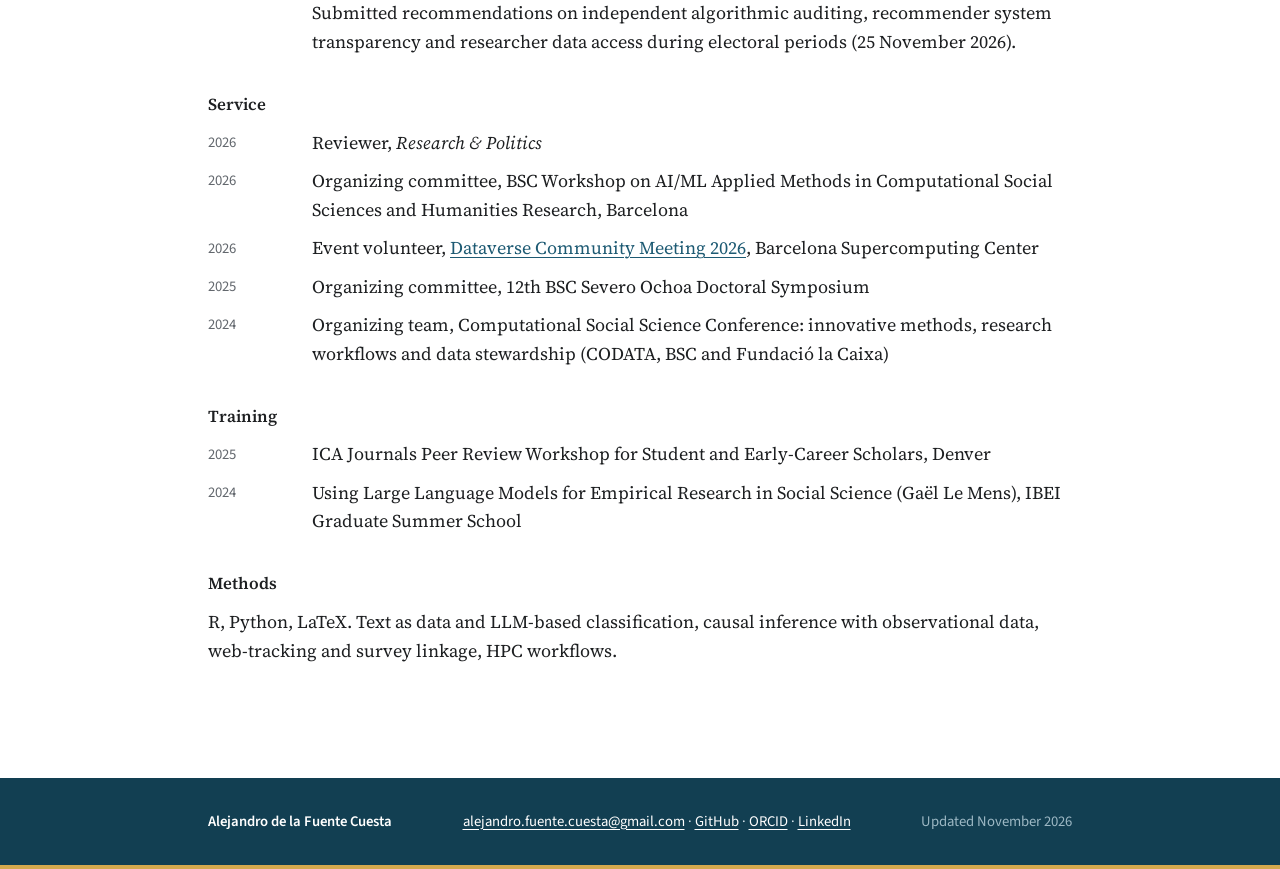
==== commit 36411ad5: "Add SETH project (PID2025-169345NB-I00) to CV and site Co-Authored-By: Claude Opus 5.5 <noreply@anth" ====
--- a/index.html
+++ b/index.html
@@ -154,6 +154,12 @@
       <p class="role-line">Research team</p>
     </article>
     <article class="project">
+      <h3>SETH</h3>
+      <p class="meta">Agencia Estatal de Investigación · PID2025-169345NB-I00</p>
+      <p>Society, State, and Territory: a spatial approach to economic development.</p>
+      <p class="role-line">Research team</p>
+    </article>
+    <article class="project">
       <h3>CSSINFOYOUTH</h3>
       <p class="meta">“la Caixa” Foundation · Social Research call 2024 · PI: Laia Castro (UB)</p>
       <p>How young people in Spain (16–25) consume political information on TikTok, Instagram and YouTube, and how influencers compare with traditional media, combining digital tracking with an online field experiment.</p>
